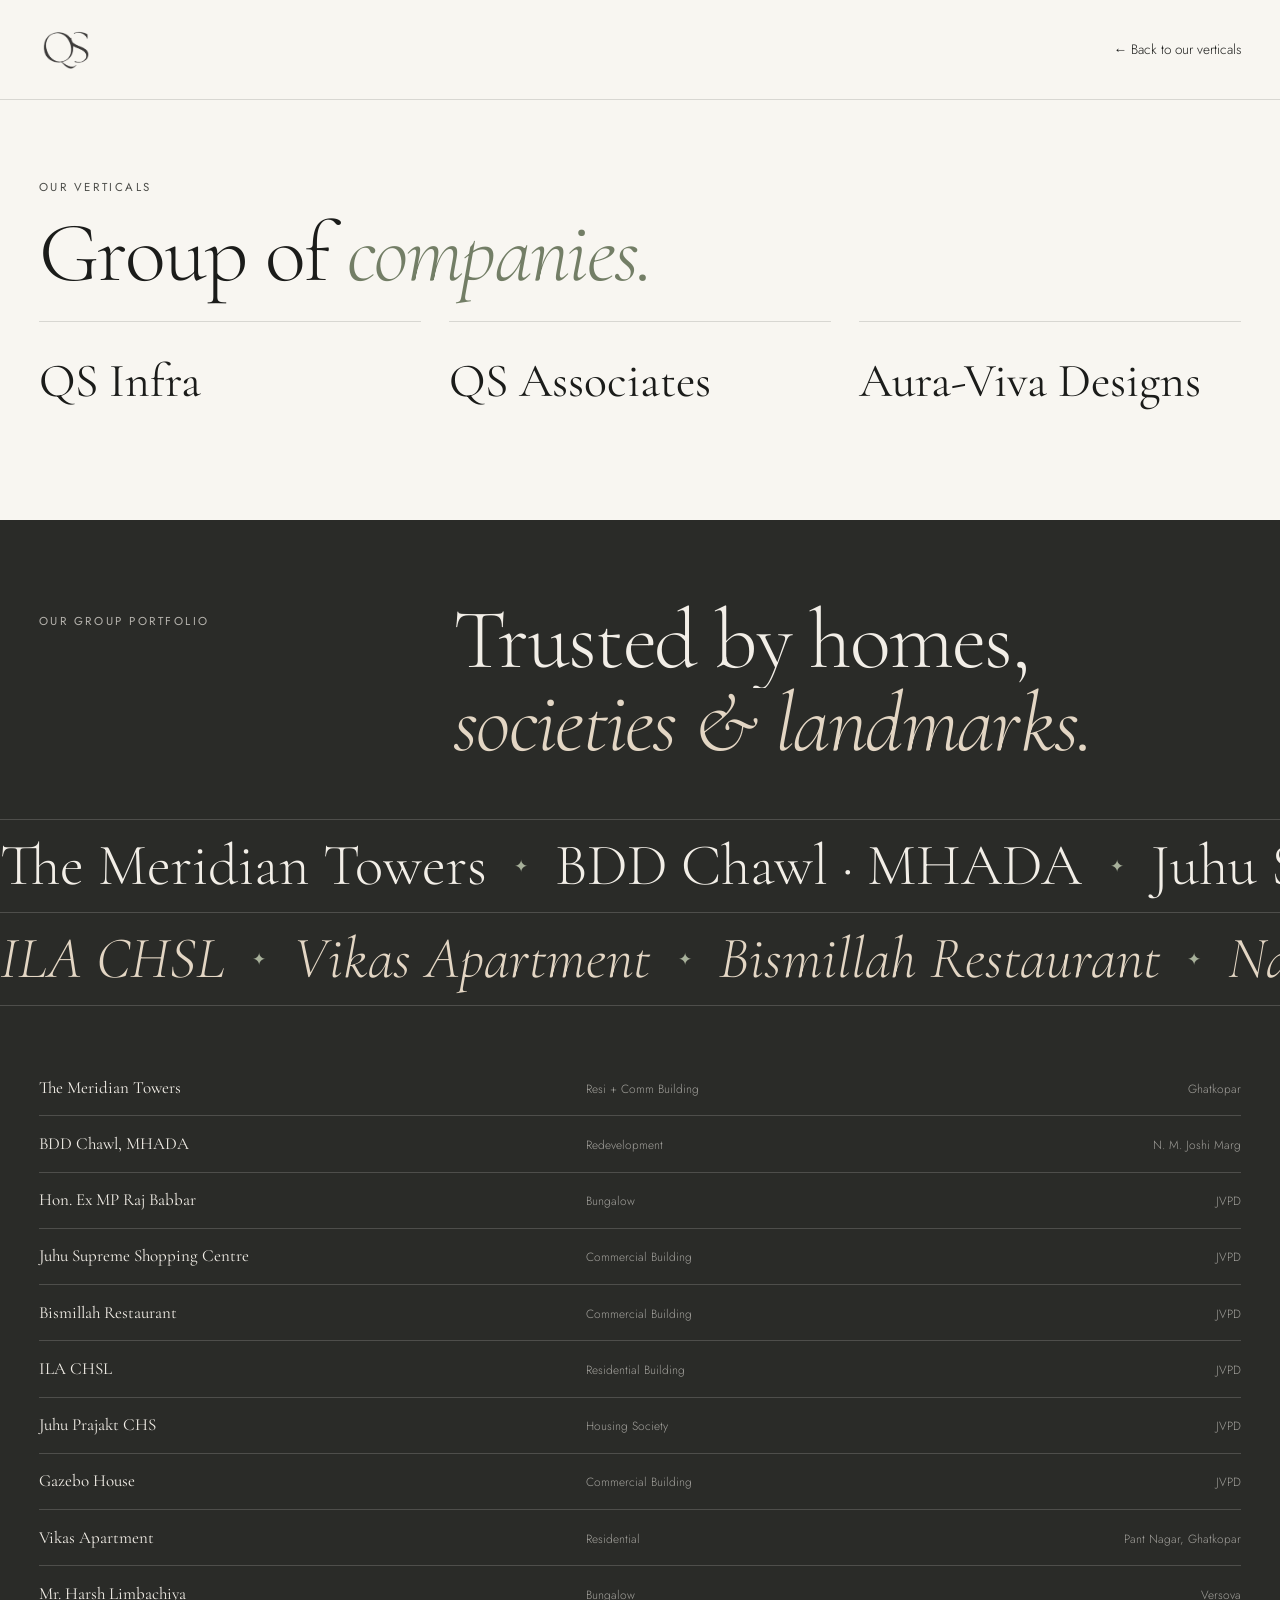
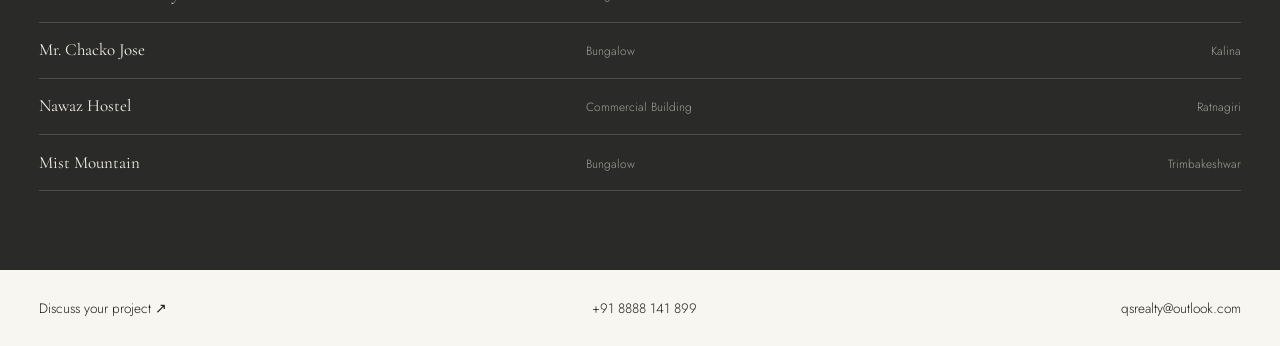
==== group.html @ 58c13bc0 "Integrate client assets and refine QS Realty website" ====
<!doctype html>
<html lang="en">
<head>
  <meta charset="utf-8" />
  <meta name="viewport" content="width=device-width, initial-scale=1" />
  <title>Our Group of Companies — QS Realty</title>
  <meta name="description" content="Meet QS Infra, QS Associates and Aura-Viva Designs, and explore the QS Realty group's client portfolio." />
  <meta name="theme-color" content="#737e66" />
  <link rel="icon" href="assets/favicon.svg" type="image/svg+xml" />
  <link rel="preconnect" href="https://fonts.googleapis.com" />
  <link rel="preconnect" href="https://fonts.gstatic.com" crossorigin />
  <link href="https://fonts.googleapis.com/css2?family=Cinzel:wght@400;500&family=Cormorant+Garamond:ital,wght@0,300;0,400;0,500;1,300;1,400&family=Jost:wght@300;400;500&display=swap" rel="stylesheet" />
  <link rel="stylesheet" href="css/style.css" />
</head>
<body class="page-group">
  <header class="group-header container">
    <a href="index.html" aria-label="QS Realty — home"><img class="group-header__logo" src="assets/client/branding/QS LOGO.png" alt="QS Realty" /></a>
    <a class="link-u" href="index.html#verticals">← Back to our verticals</a>
  </header>
  <main>
    <section class="group-overview">
      <div class="container">
        <p class="eyebrow">Our verticals</p>
        <h1 class="h2">Group of <em>companies.</em></h1>
        <div class="group-overview__companies">
          <h2 id="qs-infra">QS Infra</h2>
          <h2 id="qs-associates">QS Associates</h2>
          <h2 id="aura-viva-designs">Aura-Viva Designs</h2>
        </div>
      </div>
    </section>
    <!-- ============ CLIENTS ============ -->
    <section class="clients section section--dark" id="clients" data-cursor-dark>
      <div class="container">
        <div class="section-head section-head--split">
          <p class="eyebrow eyebrow--light">Our group portfolio</p>
          <h2 class="h2 "><span class="line"><span>Trusted by homes,</span></span><span class="line"><span><em>societies &amp; landmarks.</em></span></span></h2>
        </div>
      </div>

      <div class="marquee" aria-hidden="true">
        <div class="marquee__track">
          <span>The Meridian Towers</span><i>✦</i><span>BDD Chawl · MHADA</span><i>✦</i><span>Juhu Supreme Shopping Centre</span><i>✦</i><span>Gazebo House</span><i>✦</i><span>Mist Mountain</span><i>✦</i><span>Juhu Prajakt CHS</span><i>✦</i>
        </div>
      </div>
      <div class="marquee marquee--reverse" aria-hidden="true">
        <div class="marquee__track">
          <span>ILA CHSL</span><i>✦</i><span>Vikas Apartment</span><i>✦</i><span>Bismillah Restaurant</span><i>✦</i><span>Nawaz Hostel</span><i>✦</i><span>Raj Babbar Bungalow</span><i>✦</i><span>Limbachiya Residence</span><i>✦</i>
        </div>
      </div>

      <div class="container">
        <ul class="clients__table">
          <li><span>The Meridian Towers</span><span>Resi + Comm Building</span><span>Ghatkopar</span></li>
          <li><span>BDD Chawl, MHADA</span><span>Redevelopment</span><span>N. M. Joshi Marg</span></li>
          <li><span>Hon. Ex MP Raj Babbar</span><span>Bungalow</span><span>JVPD</span></li>
          <li><span>Juhu Supreme Shopping Centre</span><span>Commercial Building</span><span>JVPD</span></li>
          <li><span>Bismillah Restaurant</span><span>Commercial Building</span><span>JVPD</span></li>
          <li><span>ILA CHSL</span><span>Residential Building</span><span>JVPD</span></li>
          <li><span>Juhu Prajakt CHS</span><span>Housing Society</span><span>JVPD</span></li>
          <li><span>Gazebo House</span><span>Commercial Building</span><span>JVPD</span></li>
          <li><span>Vikas Apartment</span><span>Residential</span><span>Pant Nagar, Ghatkopar</span></li>
          <li><span>Mr. Harsh Limbachiya</span><span>Bungalow</span><span>Versova</span></li>
          <li><span>Mr. Chacko Jose</span><span>Bungalow</span><span>Kalina</span></li>
          <li><span>Nawaz Hostel</span><span>Commercial Building</span><span>Ratnagiri</span></li>
          <li><span>Mist Mountain</span><span>Bungalow</span><span>Trimbakeshwar</span></li>
        </ul>
      </div>
    </section>

  </main>
  <footer class="group-footer container">
    <a class="link-u" href="index.html#contact">Discuss your project ↗</a>
    <a class="link-u" href="tel:+918888141899">+91 8888 141 899</a>
    <a class="link-u" href="mailto:qsrealty@outlook.com">qsrealty@outlook.com</a>
  </footer>
</body>
</html>
---- css/style.css ----
/* =========================================================
   QS REALTY — Design system
   Palette drawn from the brand profile: sage, charcoal, sand.
   ========================================================= */

:root {
  /* colour tokens */
  --sage: #737e66;
  --sage-deep: #5d6753;
  --sage-soft: #a7b09a;
  --charcoal: #2a2b28;
  --graphite: #4b4c48;
  --ink: #1b1c1a;
  --sand: #e3d6c4;
  --sand-deep: #cbb89d;
  --bone: #f2eee7;
  --paper: #f8f6f1;
  --line: rgba(27, 28, 26, 0.14);
  --line-light: rgba(242, 238, 231, 0.18);

  /* type */
  --f-display: "Cormorant Garamond", "Times New Roman", serif;
  --f-body: "Jost", "Helvetica Neue", Arial, sans-serif;
  --f-mark: "Cinzel", "Cormorant Garamond", serif;

  --fs-xs: max(0.75rem, 11.5px); /* floor keeps labels legible after the desktop 85% scale */
  --fs-sm: 0.875rem;
  --fs-base: 1rem;
  --fs-md: clamp(1.0625rem, 0.95rem + 0.4vw, 1.25rem);
  --fs-lg: clamp(1.375rem, 1.1rem + 1vw, 1.875rem);
  --fs-xl: clamp(2rem, 1.4rem + 2.6vw, 3.5rem);
  --fs-2xl: clamp(2.75rem, 1.6rem + 5vw, 6.25rem);
  --fs-hero: clamp(4rem, 1rem + 11vw, 13rem);

  /* spacing — 8px grid */
  --s-1: 0.5rem;
  --s-2: 1rem;
  --s-3: 1.5rem;
  --s-4: 2rem;
  --s-6: 3rem;
  --s-8: 4rem;
  --s-12: 6rem;
  --s-16: 8rem;
  --section-y: clamp(3.5rem, 2rem + 4vw, 6.5rem);
  --gutter: clamp(1rem, 0.5rem + 2.5vw, 3rem);
  --max: 1440px;

  --ease-out: cubic-bezier(0.22, 1, 0.36, 1);
  --ease-in-out: cubic-bezier(0.76, 0, 0.24, 1);
}

/* ---------- reset ---------- */
*, *::before, *::after { box-sizing: border-box; margin: 0; padding: 0; }
html { -webkit-text-size-adjust: 100%; scroll-behavior: smooth; }
/* desktop: the whole site is set 15% smaller — every rem-based size (type, spacing,
   components) scales from this one value. Phones keep the full size for legibility. */
@media (min-width: 1000px) { html { font-size: 85%; } }
html.lenis, html.lenis body { height: auto; }
.lenis.lenis-smooth { scroll-behavior: auto !important; }
.lenis.lenis-stopped { overflow: hidden; }
body {
  font-family: var(--f-body);
  font-weight: 300;
  font-size: var(--fs-base);
  line-height: 1.65;
  color: var(--ink);
  background: var(--paper);
  -webkit-font-smoothing: antialiased;
  -moz-osx-font-smoothing: grayscale;
  overflow-x: hidden;
}
body.is-loading { overflow: hidden; }
img { display: block; max-width: 100%; height: auto; }
a { color: inherit; text-decoration: none; }
button { font: inherit; color: inherit; background: none; border: 0; cursor: pointer; }
ul, ol { list-style: none; }
em { font-style: italic; }
[hidden] { display: none !important; }
::selection { background: var(--sage); color: var(--bone); }
:focus-visible { outline: 1px solid var(--sage); outline-offset: 4px; }

.container { width: 100%; max-width: var(--max); margin: 0 auto; padding: 0 var(--gutter); }
.section { padding: var(--section-y) 0; position: relative; }
.section--dark { background: var(--charcoal); color: var(--bone); }
.section--sage { background: var(--sage); color: var(--bone); }

/* ---------- type ---------- */
.eyebrow {
  font-family: var(--f-body);
  font-size: var(--fs-xs);
  font-weight: 400;
  letter-spacing: 0.22em;
  text-transform: uppercase;
  color: var(--graphite);
  display: flex;
  align-items: center;
  gap: 0.75em;
}
.eyebrow .num { font-family: var(--f-display); font-style: italic; letter-spacing: 0.05em; font-size: 1.15em; text-transform: none; color: var(--sage); }
.section--dark .eyebrow, .section--sage .eyebrow, .eyebrow--light { color: rgba(242, 238, 231, 0.7); }
.section--dark .eyebrow .num, .eyebrow--light .num { color: var(--sand); }

.h2 {
  font-family: var(--f-display);
  font-weight: 300;
  font-size: var(--fs-2xl);
  line-height: 0.98;
  letter-spacing: -0.02em;
}
.h2 em, .hero__title em, .contact__title em, .partner__title em { color: var(--sage); font-weight: 300; }
.section--dark .h2 em { color: var(--sand); }

.line { display: block; overflow: hidden; padding-bottom: 0.08em; margin-bottom: -0.08em; }
.line > span { display: inline-block; will-change: transform; }

.section-head { margin-bottom: var(--s-8); }
.section-head--split {
  display: grid;
  grid-template-columns: 1fr;
  gap: var(--s-3);
  align-items: end;
}
@media (min-width: 900px) {
  .section-head--split { grid-template-columns: 1fr 2fr; }
  .section-head--split .eyebrow { align-self: start; padding-top: 1.2em; }
}

/* ---------- buttons & links ---------- */
.btn {
  display: inline-flex; align-items: center; justify-content: center;
  font-size: var(--fs-sm); font-weight: 400; letter-spacing: 0.06em;
  position: relative; overflow: hidden; isolation: isolate;
  transition: color 0.5s var(--ease-out);
}
.btn--pill { padding: 0.85em 1.6em; border-radius: 100px; border: 1px solid currentColor; }
.btn--lg { padding: 1.1em 2.2em; font-size: var(--fs-base); }
.btn::before {
  content: ""; position: absolute; inset: 0; z-index: -1;
  background: var(--sand); border-radius: inherit;
  transform: translateY(101%); transition: transform 0.55s var(--ease-out);
}
.btn:hover::before { transform: translateY(0); }
.btn:hover { color: var(--ink); border-color: var(--sand); }
.btn--light { color: var(--bone); }

.btn-arrow {
  display: inline-flex; align-items: center; gap: 0.9em;
  font-size: var(--fs-sm); letter-spacing: 0.12em; text-transform: uppercase; font-weight: 400;
  padding: 0.5em 0;
  border-bottom: 1px solid var(--line);
}
.btn-arrow svg { width: 1.25em; height: 1.25em; fill: none; stroke: currentColor; stroke-width: 1.2; transition: transform 0.5s var(--ease-out); }
.btn-arrow:hover svg { transform: translateX(6px); }
.btn-arrow--light { color: var(--bone); border-color: var(--line-light); }

.link-u { position: relative; display: inline-block; }
.link-u::after {
  content: ""; position: absolute; left: 0; bottom: -2px; width: 100%; height: 1px;
  background: currentColor; transform: scaleX(0); transform-origin: right;
  transition: transform 0.6s var(--ease-out);
}
.link-u:hover::after { transform: scaleX(1); transform-origin: left; }

/* header nav: a hairline draws in from the left on hover and retracts to the right on leave;
   it stays drawn under the section currently in view */
.nav-link { position: relative; display: inline-block; padding: 0.35rem 0; line-height: 1.4; }
.nav-link::after {
  content: ""; position: absolute; left: 0; right: 0; bottom: 0.1rem; height: 1px;
  background: currentColor; transform: scaleX(0); transform-origin: right center;
  transition: transform 0.5s var(--ease-out);
}
.nav-link:hover::after, .nav-link:focus-visible::after, .nav-link.is-current::after { transform: scaleX(1); transform-origin: left center; }
.nav-link:focus-visible { outline: none; }

/* ---------- tags ---------- */
.tag {
  display: inline-flex; align-items: center; gap: 0.6em;
  font-size: var(--fs-xs); letter-spacing: 0.16em; text-transform: uppercase; font-weight: 400;
  padding: 0.45em 1em; border: 1px solid var(--line); border-radius: 100px; color: var(--graphite);
}
.tag::before { content: ""; width: 6px; height: 6px; border-radius: 50%; background: var(--sand-deep); }
.tag--live::before { background: var(--sage); box-shadow: 0 0 0 0 rgba(115, 126, 102, 0.6); animation: ping 2s infinite; }
.tag--soon::before { background: transparent; border: 1px solid var(--graphite); }
@keyframes ping { 70% { box-shadow: 0 0 0 8px rgba(115, 126, 102, 0); } 100% { box-shadow: 0 0 0 0 rgba(115, 126, 102, 0); } }

/* =========================================================
   PRELOADER
   ========================================================= */
.preloader {
  position: fixed; inset: 0; z-index: 1000;
  background: var(--sage);
  color: var(--bone);
  display: grid; place-items: center;
}
.preloader__inner { position: relative; width: clamp(140px, 18vw, 200px); aspect-ratio: 200 / 230; display: grid; place-items: center; }
.preloader__frame { position: absolute; inset: 0; width: 100%; height: 100%; color: var(--sand); }
.preloader__frame rect { stroke-dasharray: 860; stroke-dashoffset: 860; }
.preloader__mark { display: flex; flex-direction: column; align-items: center; line-height: 1; }
.preloader__qs { font-family: var(--f-display); font-weight: 400; font-size: clamp(4rem, 8vw, 5.75rem); letter-spacing: -0.06em; }
.preloader__realty { font-family: var(--f-mark); font-size: clamp(1.15rem, 2.2vw, 1.6rem); letter-spacing: 0.04em; margin-top: 0.4em; text-shadow: 0 0 18px rgba(255, 255, 255, 0.45); }
.preloader__count span { display: inline-block; }
.preloader__count { overflow: hidden; position: absolute; right: var(--gutter); bottom: var(--gutter); font-family: var(--f-display); font-size: clamp(3rem, 8vw, 7rem); font-weight: 300; line-height: 1; }
.preloader__tag { position: absolute; left: var(--gutter); bottom: calc(var(--gutter) + 0.5rem); font-size: var(--fs-xs); letter-spacing: 0.22em; text-transform: uppercase; opacity: 0.75; }
.no-js .preloader, .no-motion .preloader { display: none; }

/* =========================================================
   CURSOR + GRAIN
   ========================================================= */
/* ribbon trail that follows the pointer (drawn by setupCursorTrail in main.js) */
.cursor-trail { position: fixed; inset: 0; z-index: 900; pointer-events: none; }
@media (max-width: 1120px), (hover: none), (pointer: coarse) { .cursor-trail { display: none; } }

.grain {
  position: fixed; inset: -50%; z-index: 800; pointer-events: none; opacity: 0.06;
  background-image: url("data:image/svg+xml,%3Csvg xmlns='http://www.w3.org/2000/svg' width='200' height='200'%3E%3Cfilter id='n'%3E%3CfeTurbulence type='fractalNoise' baseFrequency='.85' numOctaves='3' stitchTiles='stitch'/%3E%3C/filter%3E%3Crect width='100%25' height='100%25' filter='url(%23n)'/%3E%3C/svg%3E");
  animation: grain 1s steps(6) infinite;
}
@keyframes grain {
  0%, 100% { transform: translate(0, 0); }
  20% { transform: translate(-3%, 2%); }
  40% { transform: translate(2%, -3%); }
  60% { transform: translate(-2%, -1%); }
  80% { transform: translate(3%, 3%); }
}

/* =========================================================
   HEADER
   ========================================================= */
.header {
  background: transparent;
  position: fixed; top: 0; left: 0; right: 0; z-index: 500;
  display: flex; align-items: center; justify-content: space-between; gap: var(--s-3);
  padding: var(--s-2) var(--gutter);
  color: var(--bone);
  transition: transform 0.6s var(--ease-out), background-color 0.5s, color 0.5s, padding 0.5s;
}
.page-project .header { background: var(--sage); }
.header.is-scrolled { background: var(--sage); padding-top: 0.75rem; padding-bottom: 0.75rem; }
.header.is-hidden { transform: translateY(-110%); }

.brand__box {
  display: inline-flex; flex-direction: column; align-items: center; justify-content: center;
  border: 1px solid var(--sand); padding: 0.3rem 0.55rem 0.35rem; line-height: 1;
  transition: background-color 0.4s;
}
.brand:hover .brand__box { background: rgba(227, 214, 196, 0.12); }
.brand__qs { font-family: var(--f-display); font-size: 1.75rem; letter-spacing: -0.06em; font-weight: 400; }
.brand__realty { font-family: var(--f-mark); font-size: max(0.62rem, 10px); letter-spacing: 0.08em; margin-top: 0.15rem; }

.header__nav { display: none; gap: var(--s-4); font-size: var(--fs-sm); letter-spacing: 0.06em; }
@media (min-width: 1024px) { .header__nav { display: flex; } }
.header__actions { display: flex; align-items: center; gap: var(--s-2); }
.header__actions .btn { display: none; }
@media (min-width: 640px) { .header__actions .btn { display: inline-flex; } }

.menu-toggle { width: 44px; height: 44px; display: grid; place-content: center; gap: 7px; border-radius: 50%; border: 1px solid var(--line-light); }
.menu-toggle span { display: block; width: 18px; height: 1px; background: currentColor; transition: transform 0.5s var(--ease-out); }
.menu-open .menu-toggle span:first-child { transform: translateY(4px) rotate(45deg); }
.menu-open .menu-toggle span:last-child { transform: translateY(-4px) rotate(-45deg); }
@media (min-width: 1024px) { .menu-toggle { display: none; } }

/* ---------- fullscreen menu ---------- */
.menu { position: fixed; inset: 0; z-index: 400; pointer-events: none; color: var(--bone); }
.menu__bg { position: absolute; inset: 0; background: var(--charcoal); clip-path: inset(0 0 100% 0); transition: clip-path 0.9s var(--ease-in-out); }
.menu-open .menu { pointer-events: auto; }
.menu-open .menu__bg { clip-path: inset(0 0 0 0); }
.menu__inner { position: relative; height: 100%; display: flex; flex-direction: column; justify-content: center; gap: var(--s-6); padding: 6rem var(--gutter) var(--s-4); overflow-y: auto; }
.menu__list li { overflow: hidden; }
.menu__list a { display: flex; align-items: baseline; gap: var(--s-2); font-family: var(--f-display); font-size: clamp(2.5rem, 9vw, 5rem); line-height: 1.08; font-weight: 300; transform: translateY(110%); transition: transform 0.8s var(--ease-out), color 0.3s; }
.menu__list a i { font-size: var(--fs-sm); font-family: var(--f-body); color: var(--sand); }
.menu__list a:hover { color: var(--sand); }
.menu-open .menu__list a { transform: translateY(0); }
.menu-open .menu__list li:nth-child(1) a { transition-delay: 0.3s; }
.menu-open .menu__list li:nth-child(2) a { transition-delay: 0.35s; }
.menu-open .menu__list li:nth-child(3) a { transition-delay: 0.4s; }
.menu-open .menu__list li:nth-child(4) a { transition-delay: 0.45s; }
.menu-open .menu__list li:nth-child(5) a { transition-delay: 0.5s; }
.menu-open .menu__list li:nth-child(6) a { transition-delay: 0.55s; }
.menu-open .menu__list li:nth-child(7) a { transition-delay: 0.6s; }
.menu__aside { font-size: var(--fs-sm); opacity: 0; transition: opacity 0.6s 0.6s; display: grid; gap: 0.5rem; }
.menu__aside .eyebrow { margin-top: var(--s-2); color: var(--sand); }
.menu-open .menu__aside { opacity: 1; }

/* =========================================================
   HERO
   ========================================================= */
.hero {
  position: relative; min-height: 100vh; min-height: 100svh;
  display: flex; flex-direction: column; justify-content: space-between;
  padding: 7rem var(--gutter) var(--s-4);
  color: var(--bone); overflow: hidden; background: var(--ink);
}
.hero__media { position: absolute; inset: 0; z-index: 0; overflow: hidden; }
.hero__img { width: 100%; height: 115%; object-fit: cover; object-position: center 30%; transform-origin: center; filter: saturate(0.75) contrast(1.05); }
.hero__shade { position: absolute; inset: 0; background: linear-gradient(180deg, rgba(27, 28, 26, 0.55) 0%, rgba(27, 28, 26, 0.15) 40%, rgba(27, 28, 26, 0.75) 100%), linear-gradient(90deg, rgba(93, 103, 83, 0.45), transparent 60%); }
.hero > *:not(.hero__media) { position: relative; z-index: 1; }

.hero__top { display: flex; justify-content: space-between; align-items: flex-start; }
.hero__meta { font-size: var(--fs-xs); letter-spacing: 0.22em; text-transform: uppercase; opacity: 0.85; }
.hero__meta span { margin: 0 0.8em; color: var(--sand); }
@media (max-width: 639px) {
  .hero__shade { background: linear-gradient(180deg, rgba(27, 28, 26, 0.6) 0%, rgba(27, 28, 26, 0.4) 45%, rgba(27, 28, 26, 0.8) 100%); }
  .hero__meta { letter-spacing: 0.16em; }
}

.hero__title {
  font-family: var(--f-display); font-weight: 300;
  /* capped by viewport height too, so the title and the lead line share one screen */
  font-size: clamp(3.5rem, min(1rem + 7vw, 15vh), 9rem); line-height: 0.92; letter-spacing: -0.03em;
  margin: var(--s-4) 0;
}
.hero__title em { color: var(--sand); }
.hero__title .line--indent { padding-left: 0.9em; }
.hero__title .dot { color: var(--sand); }

.hero__bottom { display: flex; justify-content: space-between; align-items: flex-end; gap: var(--s-4); flex-wrap: wrap; }
.hero__lead { max-width: 30rem; font-size: var(--fs-md); line-height: 1.55; opacity: 0.9; }
.scroll-cue { display: inline-flex; align-items: center; gap: var(--s-2); font-size: var(--fs-xs); letter-spacing: 0.22em; text-transform: uppercase; }
.scroll-cue__line { display: block; width: 1px; height: 56px; background: rgba(242, 238, 231, 0.3); position: relative; overflow: hidden; }
.scroll-cue__line::after { content: ""; position: absolute; left: 0; top: -50%; width: 100%; height: 50%; background: var(--sand); animation: cue 2.2s var(--ease-in-out) infinite; }
@keyframes cue { to { top: 100%; } }

/* =========================================================
   INTRO
   ========================================================= */
.intro.section { padding: clamp(3rem, 2rem + 3vw, 5.5rem) 0; }
.intro .section-head { margin-bottom: var(--s-3); }
.statement {
  font-family: var(--f-display); font-weight: 300;
  font-size: clamp(1.5rem, 1.05rem + 1.95vw, 2.625rem); line-height: 1.22; letter-spacing: -0.01em;
  max-width: 56rem;
}
.statement em { color: var(--sage); }
.js-words .w { display: inline-block; opacity: 0.14; transition: none; }

.intro.section { background: var(--sand); }

.intro__grid {
  display: grid; grid-template-columns: 1fr; gap: var(--s-6);
  margin-top: var(--s-8); align-items: center;
}
.intro__figure { overflow: hidden; position: relative; aspect-ratio: 3 / 4; background: var(--bone); }
.intro__figure img, .project__media img, .philosophy__media img, .partner__media img { width: 100%; height: 120%; object-fit: cover; margin-top: -10%; }
.intro__copy { display: grid; gap: var(--s-3); font-size: var(--fs-md); color: var(--graphite); }
.intro__copy .btn-arrow { justify-self: start; margin-top: var(--s-2); color: var(--ink); }
@media (min-width: 900px) {
  .intro__copy { grid-template-columns: repeat(2, minmax(0, 1fr)); gap: var(--s-3) var(--s-8); }
  .intro__copy .btn-arrow { grid-column: 1 / -1; }
}

/* =========================================================
   NUMBERS
   ========================================================= */
.numbers.section { padding: clamp(3rem, 2rem + 3vw, 5.5rem) 0; }
.numbers .section-head { margin-bottom: var(--s-4); }
.numbers .h2 { font-size: clamp(2.25rem, 1.2rem + 3.6vw, 4.5rem); }
.numbers__grid {
  display: grid; grid-template-columns: 1fr; border-top: 1px solid var(--line-light);
}
.stat { padding: var(--s-4) 0; border-bottom: 1px solid var(--line-light); display: flex; flex-direction: column; justify-content: space-between; gap: var(--s-2); }
.stat__value { font-family: var(--f-display); font-weight: 300; font-size: clamp(3.5rem, 2rem + 6vw, 8rem); line-height: 0.9; letter-spacing: -0.03em; color: var(--bone); white-space: nowrap; }
.stat__value small { font-size: 0.45em; color: var(--sand); margin-left: 0.08em; vertical-align: top; position: relative; top: 0.25em; }
.stat__label { font-size: var(--fs-xs); letter-spacing: 0.2em; text-transform: uppercase; color: rgba(242, 238, 231, 0.65); }
@media (min-width: 700px) {
  .numbers__grid { grid-template-columns: repeat(2, 1fr); }
  .stat { padding: var(--s-4) var(--s-4) var(--s-4) 0; }
  .stat:nth-child(even) { padding-left: var(--s-4); border-left: 1px solid var(--line-light); }
  .stat--wide { grid-column: 1 / -1; }
  .stat--wide .stat__value { font-size: clamp(4rem, 2rem + 5vw, 7rem); }
  /* label sits right beside the big figure instead of across the row */
  .stat--wide { flex-direction: row; align-items: flex-end; justify-content: flex-start; gap: var(--s-4); }
  .stat--wide .stat__label { padding-bottom: 0.6em; }
  .stat:nth-child(odd):not(.stat--wide) { padding-left: var(--s-4); border-left: 1px solid var(--line-light); }
  .stat:nth-child(even) { padding-left: 0; border-left: 0; }
}
@media (min-width: 1100px) {
  .numbers__grid { grid-template-columns: repeat(4, 1fr); }
  .stat, .stat:nth-child(even), .stat:nth-child(odd):not(.stat--wide) { padding: var(--s-4) var(--s-3); border-left: 1px solid var(--line-light); }
  .stat:nth-child(2) { border-left: 0; padding-left: 0; }
  .stat--wide { padding-left: 0; border-left: 0; }
  .stat__value { font-size: clamp(2.5rem, 1rem + 3vw, 4.25rem); }
}
@media (min-width: 1280px) {
  /* wide screens: all five figures share one row */
  .numbers__grid { grid-template-columns: repeat(5, 1fr); }
  .stat--wide { grid-column: auto; flex-direction: column; align-items: stretch; justify-content: space-between; gap: var(--s-2); }
  .stat--wide .stat__label { padding-bottom: 0; }
  .stat__value, .stat--wide .stat__value { font-size: clamp(2.25rem, 0.25rem + 3.4vw, 4rem); }
  .stat:nth-child(2) { border-left: 1px solid var(--line-light); padding-left: var(--s-3); }
}

/* =========================================================
   SERVICES — compact interactive development map
   ========================================================= */
.services {
  padding: 7rem 0 3rem;
  background: var(--bone);
  scroll-margin-top: 6rem;
}
.services__heading { display: grid; gap: 1.25rem; align-content: center; }
.services__heading .h2 { font-size: clamp(2.5rem, 3.6vw, 4rem); line-height: 1.03; }
.services__lede { max-width: 34rem; color: var(--graphite); font-size: 1rem; line-height: 1.75; }
.services__heading .btn-arrow { justify-self: start; margin-top: 0.5rem; }
.journey { min-width: 0; display: grid; gap: 1.5rem; }
.journey__map { min-width: 0; position: relative; }
.journey__hint { color: var(--graphite); font-size: var(--fs-sm); margin-bottom: 1.5rem; }
.journey__stops {
  position: relative; display: grid; grid-template-columns: repeat(4, minmax(0, 1fr));
  grid-template-rows: repeat(2, 8rem); row-gap: 1.75rem;
}
.journey__stops::before {
  content: ""; position: absolute; pointer-events: none;
  left: 12.5%; right: 0; top: 2.25rem; height: 9.75rem;
  border: 1px solid #a7b09a; border-left: 0; border-radius: 0 2rem 2rem 0;
}
.journey__stop {
  position: relative; z-index: 1; display: flex; flex-direction: column; align-items: center;
  gap: 0.85rem; padding: 0 0.5rem; width: 100%; color: var(--graphite); text-align: center; border-radius: 0.5rem;
}
.journey__stop:nth-child(5) { grid-column: 4; grid-row: 2; }
.journey__stop:nth-child(6) { grid-column: 3; grid-row: 2; }
.journey__stop:nth-child(7) { grid-column: 2; grid-row: 2; }
.journey__stop:nth-child(8) { grid-column: 1; grid-row: 2; }
.journey__portrait {
  position: relative; display: block; width: 4.5rem; height: 4.5rem; flex-shrink: 0;
  padding: 4px; border-radius: 50%; border: 1px solid #adb39e; background: var(--bone);
  transition: border-color 0.25s, box-shadow 0.25s, transform 0.25s;
}
.journey__portrait img { width: 100%; height: 100%; border-radius: 50%; object-fit: cover; filter: saturate(0.35); transition: filter 0.25s; }
.journey__number {
  position: absolute; right: -0.25rem; bottom: -0.25rem; width: 1.5rem; height: 1.5rem;
  display: grid; place-items: center; border-radius: 50%; background: var(--bone); color: var(--sage-deep);
  font-size: 0.75rem; border: 1px solid #adb39e;
}
.journey__label { font-size: 1rem; line-height: 1.35; max-width: 10rem; }
.journey__stop:hover .journey__portrait { transform: translateY(-3px); border-color: var(--sage-deep); }
.journey__stop[aria-selected="true"] { color: var(--ink); }
.journey__stop[aria-selected="true"] .journey__portrait { border-color: var(--sage-deep); box-shadow: 0 0 0 4px rgba(115, 126, 102, 0.15); }
.journey__stop[aria-selected="true"] img { filter: saturate(1); }
.journey__stop[aria-selected="true"] .journey__number { background: var(--sage-deep); color: var(--paper); border-color: var(--sage-deep); }
.journey__stop:focus-visible, .journey__arrow:focus-visible { outline: 2px solid var(--sage-deep); outline-offset: 5px; }
.journey__detail { min-width: 0; border-top: 1px solid var(--line); padding-top: 1.25rem; }
.journey__panel { outline-offset: 5px; }
.journey__copy { display: grid; gap: 0.5rem; }
.journey__title { font-family: var(--f-display); font-weight: 400; font-size: 1.75rem; line-height: 1.1; }
.journey__description { font-size: 1rem; line-height: 1.65; color: var(--graphite); }
.journey__controls { display: flex; align-items: center; justify-content: space-between; gap: 1rem; margin-top: 1rem; }
.journey__count { font-size: 0.8rem; letter-spacing: 0.12em; color: var(--sage-deep); }
.journey__arrows { display: flex; gap: 0.5rem; }
.journey__arrow { display: grid; place-items: center; width: 2.75rem; height: 2.75rem; border: 1px solid #a7b09a; border-radius: 50%; font-size: 1.15rem; transition: background-color 0.2s, color 0.2s; }
.journey__arrow:hover { background: var(--sage-deep); color: var(--paper); }
.journey.is-ready .journey__panel { animation: journey-reveal 0.25s ease-out; }
.journey:not(.is-ready) .journey__panel + .journey__panel { margin-top: 1.5rem; }
@keyframes journey-reveal { from { opacity: 0.3; transform: translateY(4px); } to { opacity: 1; transform: none; } }
@media (min-width: 1000px) {
  .services > .container { display: grid; grid-template-columns: minmax(16rem, 0.9fr) minmax(0, 2fr); gap: clamp(2rem, 5vw, 6rem); align-items: center; }
  .journey.is-ready .journey__panel { min-height: 6rem; }
}
@media (max-width: 999px) {
  .services__heading { margin-bottom: 2rem; }
}
@media (max-width: 699px) {
  .services { padding: 7rem 0 2.5rem; }
  .journey { gap: 1rem; }
  .journey__hint { margin-bottom: 1rem; }
  .journey__stops { display: flex; overflow-x: auto; padding: 0.5rem 0 1rem; scroll-snap-type: x mandatory; scrollbar-width: thin; scrollbar-color: var(--sage) transparent; }
  .journey__stops::before { display: none; }
  .journey__stop { flex: 0 0 8rem; scroll-snap-align: center; }
  .journey__stop::after { content: ""; position: absolute; z-index: -1; left: 50%; top: 2.25rem; width: 100%; height: 1px; background: #a7b09a; }
  .journey__stop:last-child::after { display: none; }
  .journey__label { min-height: 2.7rem; }
  .journey.is-ready .journey__panel { min-height: 9rem; }
}
@media (prefers-reduced-motion: reduce) {
  .journey.is-ready .journey__panel { animation: none; }
  .journey__portrait, .journey__portrait img, .journey__arrow { transition: none; }
}

/* =========================================================
   PROJECTS
   ========================================================= */
.projects.section { padding: clamp(3rem, 2rem + 3vw, 5.5rem) 0 clamp(2.5rem, 1.5rem + 2.5vw, 4.5rem); }
/* ---------- completed works ---------- */
.completed { display: grid; gap: var(--s-4); }
.completed__head { display: grid; gap: var(--s-3); align-items: end; }
.completed__head .eyebrow { margin-bottom: var(--s-2); }
.completed__title { font-family: var(--f-display); font-weight: 300; font-size: var(--fs-xl); line-height: 1.1; letter-spacing: -0.015em; }
.completed__title em { color: var(--sage-deep); }
.completed__lede { color: var(--graphite); max-width: 28rem; }
.completed__list { display: grid; grid-template-columns: minmax(0, 1fr); column-gap: var(--s-4); border-top: 1px solid var(--line); }
.done { padding: 1rem 0; border-bottom: 1px solid var(--line); min-width: 0; }
.done__name { font-family: var(--f-display); font-weight: 500; font-size: 1.35rem; line-height: 1.25; }
.done__desc { margin-top: 0.4rem; font-size: 0.875rem; line-height: 1.5; color: var(--graphite); }
.ongoing__head { display: grid; gap: var(--s-2); align-content: start; }
@media (min-width: 600px) {
  .completed__list { grid-template-columns: repeat(2, minmax(0, 1fr)); }
}
@media (min-width: 1000px) {
  .completed__head { grid-template-columns: 1fr auto; }
  .completed__list { grid-template-columns: repeat(4, minmax(0, 1fr)); }
}

/* ---------- ongoing ventures: a 2 × 2 grid of rounded cards ---------- */
.ongoing { display: grid; gap: var(--s-6); margin-top: var(--s-12); padding-top: var(--s-8); border-top: 1px solid var(--line); }
.projects__list { display: grid; grid-template-columns: 1fr; gap: var(--s-3); }
@media (min-width: 800px) { .projects__list { grid-template-columns: repeat(2, 1fr); gap: var(--s-3); } }
/* same two-column rhythm as "Completed works": heading left, cards ~30% narrower on the right */
.ongoing__head { gap: var(--s-6); }
.ongoing__intro { display: grid; gap: var(--s-2); }
.ongoing__index { border-top: 1px solid var(--line); }
.ongoing__index a {
  display: grid; grid-template-columns: 2rem 1fr auto 1rem; align-items: baseline; gap: var(--s-1);
  padding: 0.9rem 0; border-bottom: 1px solid var(--line); transition: padding 0.5s var(--ease-out), color 0.3s;
}
.ongoing__index-num { font-family: var(--f-display); font-style: italic; font-size: var(--fs-sm); color: var(--sage); }
.ongoing__index-name { font-family: var(--f-display); font-size: var(--fs-md); }
.ongoing__index-loc { font-size: var(--fs-xs); letter-spacing: 0.14em; text-transform: uppercase; color: var(--graphite); }
.ongoing__index svg { width: 1rem; height: 1rem; fill: none; stroke: currentColor; stroke-width: 1.2; align-self: center; opacity: 0; transform: translateX(-6px); transition: opacity 0.4s, transform 0.5s var(--ease-out); }
.ongoing__index a:hover { padding-left: var(--s-1); color: var(--sage-deep); }
.ongoing__index a:hover svg { opacity: 1; transform: none; }
@media (min-width: 1000px) {
  .ongoing { grid-template-columns: 4fr 8fr; gap: var(--s-8); }
  /* heading + index at the top, redevelopment card anchored to the bottom — the column spans the card grid */
  .ongoing__head { display: flex; flex-direction: column; }
  /* the redevelopment card takes whatever height is left, so the column ends flush with the cards */
  .ongoing__head .redevelop { flex: 1; min-height: 14rem; align-content: space-between; }
}
.project {
  display: flex; flex-direction: column; color: inherit;
  background: var(--paper); border: 1px solid var(--line); border-radius: 14px; overflow: hidden;
  transition: transform 0.6s var(--ease-out), box-shadow 0.6s var(--ease-out), border-color 0.4s;
}
.project:hover { transform: translateY(-6px); border-color: rgba(115, 126, 102, 0.4); box-shadow: 0 28px 56px -32px rgba(27, 28, 26, 0.45); }
.project__media { position: relative; overflow: hidden; aspect-ratio: 16 / 9; background: var(--bone); }
.project__media::after { content: ""; position: absolute; inset: 0; background: linear-gradient(180deg, rgba(27, 28, 26, 0) 55%, rgba(27, 28, 26, 0.35)); transition: opacity 0.6s; }
.project:hover .project__media::after { opacity: 0.4; }
.project__media img { transition: scale 1.4s var(--ease-out); }
.project:hover .project__media img { scale: 1.05; }
.project__info { display: grid; grid-template-columns: 1fr auto; align-items: center; gap: var(--s-1) var(--s-2); padding: var(--s-2) var(--s-3) var(--s-3); flex: 1; align-content: start; }
.project__info .tag { justify-self: start; }
.project__index { justify-self: end; font-family: var(--f-display); font-style: italic; font-size: var(--fs-md); color: var(--sage); }
.project__title, .project__summary, .project__meta, .project .btn-arrow { grid-column: 1 / -1; }
.project__title { font-family: var(--f-display); font-weight: 300; font-size: clamp(1.5rem, 1.1rem + 1vw, 2rem); line-height: 1.05; letter-spacing: -0.015em; margin-top: var(--s-1); }
.project__summary { font-size: var(--fs-sm); line-height: 1.6; color: var(--graphite); max-width: 34rem; }
.project__meta { display: flex; flex-wrap: wrap; gap: var(--s-1) var(--s-4); padding-top: var(--s-2); border-top: 1px solid var(--line); }
.project__meta dt { font-size: var(--fs-xs); letter-spacing: 0.2em; text-transform: uppercase; color: var(--sage); }
.project__meta dd { font-size: var(--fs-sm); }
.project .btn-arrow { justify-self: start; margin-top: auto; }
.project:hover .btn-arrow svg { transform: translateX(6px); }

/* ---------- redevelopment call-to-action ---------- */
.redevelop {
  display: grid; grid-template-columns: 1fr auto; align-items: end; gap: var(--s-3) var(--s-2);
  padding: var(--s-3); color: var(--bone); border-radius: 14px; overflow: hidden;
  background: linear-gradient(180deg, rgba(115, 126, 102, 0.82), rgba(93, 103, 83, 0.96)), url("../assets/img/site-aerial.jpg") center / cover;
  transition: background-size 0.8s var(--ease-out);
}
.redevelop .tag { grid-column: 1 / -1; justify-self: start; color: var(--bone); border-color: var(--line-light); }
.redevelop__title { font-family: var(--f-display); font-weight: 300; font-size: clamp(1.5rem, 1.1rem + 1vw, 2rem); line-height: 1.1; }
.redevelop svg { width: 2rem; height: 2rem; fill: none; stroke: currentColor; stroke-width: 1; transition: transform 0.5s var(--ease-out); }
.redevelop:hover { background: linear-gradient(180deg, rgba(93, 103, 83, 0.88), rgba(80, 89, 71, 0.97)), url("../assets/img/site-aerial.jpg") center / cover; }
.redevelop:hover svg { transform: translateX(10px); }

/* =========================================================
   ETHOS — vision, mission & core values in one section
   ========================================================= */
.ethos { background: var(--charcoal); color: var(--bone); padding: clamp(3rem, 4vw, 4rem) 0; }
.ethos__vision { display: grid; gap: var(--s-4); padding-bottom: var(--s-4); border-bottom: 1px solid var(--line-light); }
.ethos__vision-main, .ethos__mission { display: grid; gap: var(--s-2); align-content: start; }
.ethos__statement { font-family: var(--f-display); font-weight: 300; font-size: clamp(1.5rem, 1.1rem + 1vw, 2rem); line-height: 1.3; max-width: 50rem; }
.ethos__statement em { color: var(--sand); }
.ethos__mission-text { font-size: var(--fs-base); line-height: 1.7; color: rgba(242, 238, 231, 0.8); max-width: 42rem; }
.ethos__grid { padding-top: var(--s-4); }
.ethos__values-head { display: flex; flex-wrap: wrap; gap: var(--s-2) var(--s-4); align-items: baseline; margin-bottom: var(--s-3); }
.ethos__values-head .h2 { font-size: clamp(1.75rem, 1.2rem + 1.5vw, 2.5rem); }
.ethos__values-head .h2 em { color: var(--sand); }
.ethos__values { display: grid; grid-template-columns: minmax(0, 1fr); gap: 0 var(--s-4); }
.ethos__value { padding: var(--s-2) 0; border-top: 1px solid var(--line-light); }
.ethos__value-title { font-family: var(--f-display); font-weight: 400; font-size: 1.65rem; line-height: 1.2; color: var(--sand); }
.ethos__value-desc { margin-top: 0.5rem; font-size: var(--fs-base); line-height: 1.6; color: rgba(242, 238, 231, 0.8); max-width: 37ch; }
@media (min-width: 600px) {
  .ethos__values { grid-template-columns: repeat(2, minmax(0, 1fr)); }
}
@media (min-width: 1000px) {
  .ethos__vision { grid-template-columns: 1.15fr 1fr; gap: var(--s-6); }
  .ethos__mission { padding-left: var(--s-6); border-left: 1px solid var(--line-light); }
  .ethos__values { grid-template-columns: repeat(3, minmax(0, 1fr)); }
}

/* =========================================================
   PARTNER
   ========================================================= */
.partner { position: relative; color: var(--bone); padding: var(--section-y) 0; overflow: hidden; background: var(--ink); }
.partner__media { position: absolute; inset: 0; }
/* night skyline: keep the city lights glowing, darken only enough for the copy to read */
.partner__media img { height: 130%; margin-top: -15%; filter: saturate(0.9) brightness(0.8) contrast(1.05); }
.partner__media::after { content: ""; position: absolute; inset: 0; background: linear-gradient(90deg, rgba(20, 21, 19, 0.82) 0%, rgba(20, 21, 19, 0.45) 55%, rgba(20, 21, 19, 0.2) 100%), linear-gradient(180deg, rgba(20, 21, 19, 0.35) 0%, rgba(20, 21, 19, 0) 30%, rgba(20, 21, 19, 0.75) 100%); }
.partner__inner { position: relative; display: grid; gap: var(--s-4); }
.partner__title { font-family: var(--f-display); font-weight: 300; font-size: var(--fs-2xl); line-height: 0.98; letter-spacing: -0.02em; max-width: 20ch; }
.partner__title em { color: var(--sand); }
.partner__lede { max-width: 38rem; font-size: var(--fs-md); opacity: 0.85; }
.partner__grid { display: grid; grid-template-columns: 1fr; margin-top: var(--s-8); border-top: 1px solid var(--line-light); }
.partner__grid li { padding: var(--s-4) 0; border-bottom: 1px solid var(--line-light); display: grid; gap: var(--s-1); }
.partner__grid span { font-family: var(--f-display); font-style: italic; color: var(--sand); }
.partner__grid h3 { font-family: var(--f-display); font-weight: 400; font-size: var(--fs-lg); }
.partner__grid p { font-size: var(--fs-sm); opacity: 0.75; max-width: 28ch; }
@media (min-width: 900px) {
  .partner { padding: clamp(3.5rem, 2rem + 4vw, 6.5rem) 0 calc(var(--section-y) * 1.2); }
  .partner__grid { grid-template-columns: repeat(4, 1fr); border-bottom: 1px solid var(--line-light); }
  .partner__grid li { padding: var(--s-4) var(--s-3); border-bottom: 0; border-left: 1px solid var(--line-light); }
  .partner__grid li:first-child { border-left: 0; padding-left: 0; }
}

/* =========================================================
   FOOTPRINT
   ========================================================= */
.footprint { background: var(--bone); }
.footprint__grid { display: grid; gap: var(--s-8); align-items: center; }
.footprint__copy { display: grid; gap: var(--s-3); }
.footprint__copy > p { color: var(--graphite); font-size: var(--fs-md); max-width: 32rem; }
.footprint__areas { display: flex; flex-wrap: wrap; gap: 0.5rem; margin-top: var(--s-2); }
.footprint__areas li { font-size: var(--fs-sm); padding: 0.4em 1em; border: 1px solid var(--line); border-radius: 100px; cursor: default; transition: background-color 0.3s, color 0.3s, border-color 0.3s; }
.footprint__areas li small { font-size: max(0.7em, 10px); letter-spacing: 0.15em; color: var(--sage); margin-left: 0.3em; }
.footprint__areas li:hover, .footprint__areas li.is-active { background: var(--sage); border-color: var(--sage); color: var(--bone); }
.footprint__areas li:hover small, .footprint__areas li.is-active small { color: var(--sand); }

.footprint__map { position: relative; background: var(--paper); border: 1px solid var(--line); padding: var(--s-2); color: var(--ink); }
.footprint__map svg { width: 100%; height: auto; display: block; }
.map-sea { fill: rgba(115, 126, 102, 0.12); }
.map-coast { fill: none; stroke: var(--sage); stroke-width: 1.4; }
.map-creek { fill: none; stroke: var(--sage-soft); stroke-width: 1; stroke-dasharray: 4 6; }
.map-road { fill: none; stroke: var(--ink); stroke-opacity: 0.16; stroke-width: 1; }
.map-label { font-family: var(--f-display); font-style: italic; font-size: 18px; fill: var(--sage); }
.map-label--sea { letter-spacing: 0.1em; writing-mode: vertical-rl; }
.pin text { font-family: var(--f-body); font-size: 14px; letter-spacing: 0.1em; text-transform: uppercase; fill: var(--ink); transition: fill 0.3s; }
.pin__dot { fill: var(--sage); transition: r 0.3s; }
.pin__pulse { fill: none; stroke: var(--sage); stroke-width: 1; transform-box: fill-box; transform-origin: center; animation: pulse 2.6s var(--ease-out) infinite; }
.pin--hq .pin__dot { fill: var(--ink); }
.pin--hq .pin__pulse { stroke: var(--ink); }
.pin.is-active .pin__dot { fill: #b5654f; }
.pin.is-active text { fill: #b5654f; }
@keyframes pulse { 0% { transform: scale(0.4); opacity: 1; } 100% { transform: scale(1.8); opacity: 0; } }
.footprint__caption { font-size: var(--fs-xs); letter-spacing: 0.2em; text-transform: uppercase; color: var(--graphite); margin-top: var(--s-1); text-align: right; }
@media (min-width: 900px) { .footprint__grid { grid-template-columns: 5fr 6fr; gap: var(--s-12); } }

/* =========================================================
   GROUP OF COMPANIES
   ========================================================= */
.verticals { background: var(--sand); border-top: 1px solid var(--line); }
.verticals__layout { display: grid; gap: var(--s-4); }
.verticals__intro { display: grid; gap: var(--s-3); align-content: center; justify-items: start; }
.verticals__intro .h2 { font-size: clamp(2.5rem, 2rem + 2vw, 4.5rem); }
.verticals__intro .h2 em { color: var(--sage-deep); }
.verticals__all { display: inline-flex; gap: var(--s-2); padding: 0.5rem 0; }
.verticals__cards { display: grid; gap: var(--s-2); }
.vertical-card { min-width: 0; display: flex; flex-direction: column; justify-content: space-between; min-height: 19rem; padding: var(--s-3); background: var(--paper); border: 1px solid rgba(93, 103, 83, 0.35); transition: transform 0.3s var(--ease-out), border-color 0.3s, box-shadow 0.3s; }
.vertical-card__wordmark { flex: 1; display: flex; flex-direction: column; align-items: center; justify-content: center; gap: 0.65rem; padding: 2.5rem 0; text-align: center; color: var(--sage-deep); font-weight: 400; }
.vertical-card__qs { font-family: var(--f-mark); font-size: 4rem; line-height: 1; letter-spacing: -0.06em; }
.vertical-card__name { font-family: var(--f-body); font-size: 0.85rem; font-weight: 400; letter-spacing: 0.2em; text-transform: uppercase; }
.vertical-card--qs-associates { background: var(--sage-deep); color: var(--paper); }
.vertical-card--qs-associates .vertical-card__wordmark { color: var(--paper); }
.vertical-card__aura { font-family: var(--f-display); font-size: clamp(2rem, 2vw, 2.75rem); line-height: 1.1; font-style: italic; white-space: nowrap; }
.vertical-card__link { display: flex; align-items: center; justify-content: space-between; gap: 0.5rem; padding-top: 1rem; border-top: 1px solid var(--line); font-size: var(--fs-sm); }
.vertical-card--qs-associates .vertical-card__link { border-color: var(--line-light); }
.vertical-card__link > span { font-size: 1.4rem; transition: transform 0.3s; }
.vertical-card:focus-visible { outline: 2px solid var(--ink); outline-offset: 4px; }
@media (hover: hover) and (prefers-reduced-motion: no-preference) {
  .vertical-card:hover { transform: translateY(-5px); border-color: var(--sage-deep); box-shadow: 0 14px 30px -20px rgba(27, 28, 26, 0.35); }
  .vertical-card:hover .vertical-card__link > span { transform: translate(2px, -2px); }
}
@media (min-width: 700px) {
  .verticals__cards { grid-template-columns: repeat(3, minmax(0, 1fr)); }
}
@media (min-width: 1100px) {
  .verticals__layout { grid-template-columns: 0.9fr 2.5fr; align-items: center; gap: var(--s-6); }
  .vertical-card { min-height: 23rem; }
}
.sr-only { position: absolute; width: 1px; height: 1px; padding: 0; margin: -1px; overflow: hidden; clip-path: inset(50%); white-space: nowrap; border: 0; }
.group-header { display: flex; justify-content: space-between; align-items: center; gap: var(--s-3); padding-top: var(--s-3); padding-bottom: var(--s-3); border-bottom: 1px solid var(--line); }
.group-header__logo { width: 4.25rem; height: 4.25rem; object-fit: contain; }
.group-overview { padding: var(--section-y) 0; }
.group-overview .h2 { margin: var(--s-2) 0 var(--s-4); }
.group-overview__companies { display: grid; gap: var(--s-2); }
.group-overview__companies h2 { font-family: var(--f-display); font-size: var(--fs-xl); font-weight: 400; padding: var(--s-3) 0; border-top: 1px solid var(--line); scroll-margin-top: 2rem; }
.group-overview__companies h2:target { color: var(--sage-deep); }
.group-footer { display: flex; flex-wrap: wrap; justify-content: space-between; gap: var(--s-3); padding-top: var(--s-4); padding-bottom: var(--s-4); }
@media (min-width: 700px) {
  .group-overview__companies { grid-template-columns: repeat(3, minmax(0, 1fr)); gap: var(--s-4); }
}

/* =========================================================
   CLIENTS
   ========================================================= */
.clients { overflow: hidden; }
.marquee { display: flex; overflow: hidden; padding: var(--s-2) 0; border-top: 1px solid var(--line-light); user-select: none; }
.marquee--reverse { border-bottom: 1px solid var(--line-light); }
.marquee__track { display: flex; flex-shrink: 0; align-items: center; gap: var(--s-4); padding-right: var(--s-4); animation: marquee 40s linear infinite; }
.marquee--reverse .marquee__track { animation-direction: reverse; animation-duration: 46s; }
.marquee__track span { font-family: var(--f-display); font-weight: 300; font-size: clamp(2.25rem, 1.5rem + 3vw, 4.5rem); white-space: nowrap; line-height: 1.1; }
.marquee--reverse .marquee__track span { font-style: italic; color: var(--sand); }
.marquee__track i { font-style: normal; color: var(--sage-soft); font-size: 1.25rem; }
.marquee:hover .marquee__track { animation-play-state: paused; }
@keyframes marquee { to { transform: translateX(-100%); } }

.clients__table { margin-top: var(--s-8); display: grid; grid-template-columns: 1fr; }
.clients__table li { display: grid; grid-template-columns: 1fr; gap: 0.15rem; padding: var(--s-2) 0; border-bottom: 1px solid var(--line-light); font-size: var(--fs-sm); transition: padding 0.5s var(--ease-out), color 0.3s; }
.clients__table li span:first-child { font-family: var(--f-display); font-size: var(--fs-md); font-weight: 400; color: var(--bone); }
.clients__table li span:not(:first-child) { color: rgba(242, 238, 231, 0.6); }
@media (min-width: 700px) {
  .clients__table li { grid-template-columns: 2fr 1.4fr 1fr; align-items: baseline; }
  .clients__table li span:last-child { text-align: right; }
  .clients__table li:hover { padding-left: var(--s-2); padding-right: var(--s-2); }
  .clients__table li:hover span:first-child { color: var(--sand); }
}

/* =========================================================
   TEAM
   ========================================================= */
.team.section { padding: clamp(3rem, 2rem + 3vw, 5.5rem) 0; }
.team__grid { display: grid; gap: var(--s-6); }
.team__aside { display: grid; gap: var(--s-6); align-content: start; }
.team__intro { display: grid; gap: var(--s-2); }
.team__title { font-family: var(--f-display); font-weight: 300; font-size: clamp(2.25rem, 1.2rem + 3.2vw, 4.25rem); line-height: 0.98; letter-spacing: -0.02em; }
.team__title em { color: var(--sage); }
.team__lede { color: var(--graphite); font-size: var(--fs-md); max-width: 26rem; }

/* consultants as a compact definition list */
.counsel { display: grid; gap: var(--s-2); }
.counsel__list { border-top: 1px solid var(--line); }
.counsel__list > div { display: grid; gap: 0.2rem; padding: 0.85rem 0; border-bottom: 1px solid var(--line); }
.counsel__list dt { font-family: var(--f-display); font-style: italic; font-size: var(--fs-md); color: var(--sage); }
.counsel__list dd { font-size: var(--fs-sm); color: var(--ink); }

.team__main { display: grid; gap: var(--s-3); align-content: start; }
.team__leaders { display: grid; grid-template-columns: 1fr 1fr; gap: var(--s-3); }
.leader { position: relative; border-radius: 16px; overflow: hidden; }
.leader__portrait {
  position: relative; aspect-ratio: 1 / 1; display: grid; place-items: center; overflow: hidden;
  background: radial-gradient(120% 90% at 30% 20%, var(--sage) 0%, var(--sage-deep) 70%, #4a5342 100%); color: var(--sand);
}
.leader__portrait::before { content: ""; position: absolute; inset: var(--s-2); border: 1px solid rgba(227, 214, 196, 0.35); border-radius: 10px; transition: inset 0.8s var(--ease-out); }
.leader:hover .leader__portrait::before { inset: 0.6rem; }
.leader__initials { font-family: var(--f-display); font-weight: 300; font-size: clamp(4rem, 2rem + 5vw, 7.5rem); letter-spacing: -0.04em; transform: translateY(-8%); transition: transform 1s var(--ease-out); }
.leader:hover .leader__initials { transform: translateY(-8%) scale(1.06); }
.leader__portrait img { position: absolute; inset: 0; width: 100%; height: 100%; object-fit: cover; filter: grayscale(1); transition: filter 0.8s; }
.leader:hover .leader__portrait img { filter: grayscale(0); }
/* name sits inside the card on a soft scrim */
.leader__caption { position: absolute; left: 0; right: 0; bottom: 0; padding: var(--s-4) var(--s-3) var(--s-3); background: linear-gradient(180deg, rgba(27, 28, 26, 0), rgba(27, 28, 26, 0.55)); color: var(--bone); }
.leader__caption h3 { font-family: var(--f-display); font-weight: 400; font-size: var(--fs-lg); line-height: 1.1; }
.leader__caption p { margin-top: 0.25rem; font-size: var(--fs-xs); letter-spacing: 0.2em; text-transform: uppercase; color: var(--sand); }

/* core team as a list under the intro */
.team__crew { border-top: 1px solid var(--line); }
.crew {
  display: flex; align-items: center; gap: var(--s-2); padding: 0.8rem 0;
  border-bottom: 1px solid var(--line); transition: padding 0.5s var(--ease-out);
}
.crew > div { display: flex; flex-wrap: wrap; align-items: baseline; justify-content: space-between; gap: 0.25rem var(--s-2); flex: 1; }
.crew:hover { padding-left: var(--s-1); }
.crew__avatar { flex: 0 0 2.5rem; height: 2.5rem; border-radius: 50%; display: grid; place-items: center; background: var(--bone); color: var(--sage-deep); font-family: var(--f-display); font-size: var(--fs-sm); letter-spacing: 0.04em; }
.crew h3 { font-family: var(--f-display); font-weight: 400; font-size: var(--fs-md); line-height: 1.15; }
.crew p { font-size: var(--fs-xs); letter-spacing: 0.16em; text-transform: uppercase; color: var(--sage); }

.team__main { gap: var(--s-4); }
@media (min-width: 700px) {
  .counsel__list { display: grid; grid-template-columns: repeat(3, 1fr); column-gap: var(--s-3); }
}
@media (min-width: 1000px) {
  .team__grid { grid-template-columns: 5fr 7fr; gap: var(--s-8); }
  /* intro at the top, team list on the baseline — both columns end together */
  .team__aside { display: flex; flex-direction: column; justify-content: space-between; }
}

/* =========================================================
   CONTACT
   ========================================================= */
.contact { display: grid; grid-template-columns: 1fr; background: #2f3529; color: var(--bone); }

/* ---------- left: beige panel + headline ---------- */
.contact__visual { position: relative; min-height: 34rem; overflow: hidden; background: var(--sand); color: var(--ink); isolation: isolate; }
.contact__visual-inner { height: 100%; display: flex; flex-direction: column; justify-content: space-between; gap: var(--s-8); padding: 7rem var(--gutter) var(--s-6); }
.contact__headline { display: grid; gap: var(--s-6); }
.contact__title { font-family: var(--f-display); font-weight: 300; font-size: clamp(3rem, 1.2rem + 4.6vw, 6.5rem); line-height: 0.92; letter-spacing: -0.03em; }
.contact__title em { color: var(--sage-deep); }
.contact__title .line:nth-child(2) { padding-left: 0.8em; }
.contact__details { display: grid; gap: var(--s-3); padding-top: var(--s-3); border-top: 1px solid var(--line); font-size: var(--fs-sm); line-height: 1.6; }
.contact__visual .eyebrow { color: var(--graphite); }
.contact__details .eyebrow { margin-bottom: 0.35rem; }
.contact__directions { display: inline-block; margin-top: 0.4rem; color: var(--sage-deep); }
@media (min-width: 640px) { .contact__details { grid-template-columns: 1.6fr 1fr 1fr; } }

/* ---------- right: tabbed form panel ---------- */
.contact__panel { display: flex; align-items: center; padding: var(--s-8) var(--gutter); }
.contact__panel-inner { width: 100%; max-width: 40rem; margin: 0 auto; display: grid; gap: var(--s-4); }

.ctabs { position: relative; display: grid; grid-template-columns: repeat(3, 1fr); padding: 0.35rem; border: 1px solid var(--line-light); border-radius: 100px; }
.ctabs__pill { position: absolute; top: 0.35rem; bottom: 0.35rem; left: 0.35rem; width: calc((100% - 0.7rem) / 3); border-radius: 100px; background: var(--sage); transition: transform 0.6s var(--ease-out); }
.ctabs__tab { position: relative; z-index: 1; padding: 0.8rem 0.5rem; font-size: var(--fs-xs); letter-spacing: 0.16em; text-transform: uppercase; color: rgba(242, 238, 231, 0.6); transition: color 0.4s; }
.ctabs__tab:hover { color: var(--bone); }
.ctabs__tab.is-active { color: var(--bone); }

.cform__intro { display: grid; gap: 0.5rem; }
.cform__heading { font-family: var(--f-display); font-weight: 300; font-size: clamp(1.75rem, 1.2rem + 1.4vw, 2.5rem); line-height: 1.1; }
.cform__sub { color: rgba(242, 238, 231, 0.7); font-size: var(--fs-sm); max-width: 32rem; }
.cform__intro.is-swapping { animation: swap 0.6s var(--ease-out); }
@keyframes swap { 0% { opacity: 0; transform: translateY(10px); } 100% { opacity: 1; transform: none; } }

.cform { display: grid; gap: var(--s-3); }
.cform__row { display: grid; gap: var(--s-3); }
@media (min-width: 640px) { .cform__row { grid-template-columns: 1fr 1fr; } }
.cform [data-for]:not([hidden]) { animation: swap 0.6s var(--ease-out); }
.field--date input { color-scheme: dark; min-height: 3.05rem; }
.field--date label { transform: translateY(-1.35rem) scale(0.72); color: var(--sand); letter-spacing: 0.1em; text-transform: uppercase; }

.consent { display: flex; align-items: flex-start; gap: 0.75rem; font-size: var(--fs-sm); color: rgba(242, 238, 231, 0.75); cursor: pointer; }
.consent input { position: absolute; opacity: 0; pointer-events: none; }
.consent__box { flex: 0 0 1.1rem; height: 1.1rem; margin-top: 0.15rem; border: 1px solid rgba(242, 238, 231, 0.5); border-radius: 4px; display: grid; place-items: center; transition: background-color 0.3s, border-color 0.3s; }
.consent__box::after { content: ""; width: 0.55rem; height: 0.3rem; border-left: 1.5px solid var(--ink); border-bottom: 1.5px solid var(--ink); transform: rotate(-45deg) scale(0); transition: transform 0.3s var(--ease-out); margin-top: -0.1rem; }
.consent input:checked + .consent__box { background: var(--sand); border-color: var(--sand); }
.consent input:checked + .consent__box::after { transform: rotate(-45deg) scale(1); }
.consent input:focus-visible + .consent__box { outline: 1px solid var(--sand); outline-offset: 3px; }
.consent.is-invalid .consent__box { border-color: #e8a48f; }

.cform__actions { display: flex; flex-wrap: wrap; align-items: center; gap: var(--s-3); margin-top: var(--s-1); }
.cform__submit {
  display: inline-flex; align-items: center; gap: var(--s-2); padding: 0.55rem 0.55rem 0.55rem 1.75rem;
  border-radius: 100px; background: var(--sand); color: var(--ink); font-size: var(--fs-sm); letter-spacing: 0.08em; text-transform: uppercase;
  transition: background-color 0.4s;
}
.cform__submit:hover { background: var(--bone); }
.cform__submit-icon { width: 2.75rem; height: 2.75rem; border-radius: 50%; background: var(--ink); color: var(--sand); display: grid; place-items: center; overflow: hidden; }
.cform__submit-icon svg { width: 1.1rem; height: 1.1rem; fill: none; stroke: currentColor; stroke-width: 1.4; transition: transform 0.5s var(--ease-out); }
.cform__submit:hover .cform__submit-icon svg { transform: translateX(4px) rotate(-30deg); }

.cform__done { display: grid; gap: var(--s-2); justify-items: start; padding: var(--s-4) 0; animation: swap 0.7s var(--ease-out); }
.cform__done-mark { width: 3.5rem; height: 3.5rem; border-radius: 50%; border: 1px solid var(--sand); display: grid; place-items: center; color: var(--sand); }
.cform__done-mark svg { width: 1.5rem; height: 1.5rem; fill: none; stroke: currentColor; stroke-width: 1.5; stroke-dasharray: 24; stroke-dashoffset: 24; animation: draw 0.8s var(--ease-out) forwards; }
.no-motion .cform__done-mark svg { stroke-dashoffset: 0; }
@keyframes draw { to { stroke-dashoffset: 0; } }

.cform__promise { display: flex; align-items: center; gap: 0.6rem; padding-top: var(--s-3); border-top: 1px solid var(--line-light); font-size: var(--fs-xs); letter-spacing: 0.12em; text-transform: uppercase; color: rgba(242, 238, 231, 0.6); }
.cform__dot { width: 7px; height: 7px; border-radius: 50%; background: #8fbf7a; box-shadow: 0 0 0 0 rgba(143, 191, 122, 0.6); animation: live 2s infinite; }
@keyframes live { 70% { box-shadow: 0 0 0 8px rgba(143, 191, 122, 0); } 100% { box-shadow: 0 0 0 0 rgba(143, 191, 122, 0); } }

/* whole section set ~20% smaller: type, fields, buttons and spacing scale together */
.contact__visual-inner, .contact__panel-inner { zoom: 0.8; }
@media (min-width: 1000px) {
  .contact { grid-template-columns: 1fr 1fr; min-height: 80vh; }
  .contact__visual { min-height: 100%; }
  .contact__panel { padding: 7rem var(--s-8) var(--s-6); }
}

.form { display: grid; gap: var(--s-4); }
.field { position: relative; }
.field input, .field textarea {
  width: 100%; background: transparent; border: 0; border-bottom: 1px solid var(--line-light);
  color: var(--bone); font: inherit; font-size: var(--fs-md); padding: 1.4rem 0 0.6rem; outline: none; resize: vertical;
  transition: border-color 0.4s;
}
.field label { position: absolute; left: 0; top: 1.4rem; font-size: var(--fs-md); color: rgba(242, 238, 231, 0.7); pointer-events: none; transition: transform 0.4s var(--ease-out), font-size 0.4s, color 0.4s; transform-origin: left top; }
.field input:focus, .field textarea:focus { border-color: var(--sand); }
.field input:focus + label, .field input:not(:placeholder-shown) + label,
.field textarea:focus + label, .field textarea:not(:placeholder-shown) + label { transform: translateY(-1.35rem) scale(0.72); color: var(--sand); letter-spacing: 0.1em; text-transform: uppercase; }
.field.is-invalid input { border-color: #e8a48f; }

.chips { border: 0; display: flex; flex-wrap: wrap; gap: 0.5rem; }
.chips legend { font-size: var(--fs-xs); letter-spacing: 0.2em; text-transform: uppercase; color: rgba(242, 238, 231, 0.7); margin-bottom: var(--s-2); }
.chips label { cursor: pointer; }
.chips input { position: absolute; opacity: 0; pointer-events: none; }
.chips span { display: inline-block; padding: 0.55em 1.2em; border: 1px solid var(--line-light); border-radius: 100px; font-size: var(--fs-sm); transition: background-color 0.3s, color 0.3s, border-color 0.3s; }
.chips label:hover span { border-color: var(--sand); }
.chips input:checked + span { background: var(--sand); color: var(--ink); border-color: var(--sand); }
.chips input:focus-visible + span { outline: 1px solid var(--sand); outline-offset: 3px; }

.form__actions { display: flex; flex-wrap: wrap; gap: var(--s-3); align-items: center; margin-top: var(--s-2); }
.form__note { font-size: var(--fs-sm); color: var(--sand); min-height: 1.5em; }


/* =========================================================
   FOOTER
   ========================================================= */
.footer { background: var(--charcoal); color: var(--bone); padding: var(--s-12) 0 var(--s-3); overflow: hidden; }
.footer__top { display: grid; gap: var(--s-6); padding-bottom: var(--s-8); border-bottom: 1px solid var(--line-light); }
.footer__tag { font-family: var(--f-display); font-weight: 300; font-size: var(--fs-xl); line-height: 1.05; }
.footer__tag em { color: var(--sand); }
.footer__nav, .footer__contact { display: grid; gap: 0.5rem; align-content: start; justify-items: start; font-size: var(--fs-sm); letter-spacing: 0.05em; }
@media (min-width: 800px) { .footer__top { grid-template-columns: 2fr 1fr 1fr; } }
.footer__word {
  font-family: var(--f-mark); font-weight: 400; text-transform: uppercase;
  font-size: clamp(3.5rem, 15.5vw, 17rem); line-height: 1; letter-spacing: -0.01em; white-space: nowrap;
  margin: var(--s-6) 0 var(--s-3); color: transparent; -webkit-text-stroke: 1px rgba(227, 214, 196, 0.5);
  text-align: center;
}
.footer__word span { font-family: var(--f-display); text-transform: none; color: var(--sand); -webkit-text-stroke: 0; letter-spacing: -0.06em; }
.footer__bottom { display: flex; flex-wrap: wrap; justify-content: space-between; gap: var(--s-2); font-size: var(--fs-xs); letter-spacing: 0.15em; text-transform: uppercase; color: rgba(242, 238, 231, 0.6); }

/* =========================================================
   PAGE TRANSITION
   ========================================================= */
.page-wipe { position: fixed; inset: 0; z-index: 950; background: var(--sage); pointer-events: none; visibility: hidden; }
.page-wipe.is-covering { visibility: visible; }
.no-js .page-wipe { display: none; }

/* =========================================================
   PROJECT PAGE
   ========================================================= */
.pj-hero { position: relative; min-height: 100vh; min-height: 100svh; display: flex; align-items: flex-end; color: var(--bone); overflow: hidden; background: var(--ink); }
.pj-hero__media { position: absolute; inset: 0; overflow: hidden; }
.pj-hero__media img { width: 100%; height: 120%; margin-top: -10%; object-fit: cover; filter: saturate(0.8); }
.pj-hero__shade { position: absolute; inset: 0; background: linear-gradient(180deg, rgba(27, 28, 26, 0.55) 0%, rgba(27, 28, 26, 0.1) 35%, rgba(27, 28, 26, 0.8) 100%); }
.pj-hero__inner { position: relative; z-index: 1; display: grid; gap: var(--s-3); padding-top: 8rem; padding-bottom: clamp(2.5rem, 6vh, 4.5rem); }
.pj-back { justify-self: start; font-size: var(--fs-sm); letter-spacing: 0.08em; opacity: 0.85; margin-bottom: auto; }
.pj-hero__title { font-family: var(--f-display); font-weight: 300; font-size: clamp(3.5rem, 1rem + 9vw, 10rem); line-height: 0.92; letter-spacing: -0.035em; }
.pj-hero__facts { display: flex; flex-wrap: wrap; align-items: center; gap: var(--s-3) var(--s-6); padding-top: var(--s-3); border-top: 1px solid var(--line-light); }
.tag--light { color: var(--bone); border-color: var(--line-light); }
.pj-facts { display: flex; flex-wrap: wrap; gap: var(--s-6); }
.pj-facts dt { font-size: var(--fs-xs); letter-spacing: 0.2em; text-transform: uppercase; color: var(--sand); }
.pj-facts dd { font-size: var(--fs-md); }

.pj-intro__grid { display: grid; gap: var(--s-6); }
.pj-intro__lead { font-family: var(--f-display); font-weight: 300; font-size: clamp(1.75rem, 1.1rem + 2.2vw, 3rem); line-height: 1.18; }
.pj-intro__body { display: grid; gap: var(--s-3); align-content: end; color: var(--graphite); font-size: var(--fs-md); }
@media (min-width: 900px) { .pj-intro__grid { grid-template-columns: 7fr 4fr; gap: var(--s-12); } }

.pj-gallery { padding-bottom: var(--section-y); }
.pj-gallery__grid { display: grid; gap: var(--s-3); }
.pj-gallery__item { position: relative; overflow: hidden; border-radius: 14px; aspect-ratio: 4 / 3; background: var(--bone); }
.pj-gallery__item img { width: 100%; height: 120%; margin-top: -10%; object-fit: cover; }
@media (min-width: 900px) {
  .pj-gallery__grid { grid-template-columns: 7fr 5fr; grid-template-rows: auto auto; gap: var(--s-4); }
  .pj-gallery__item--1 { grid-row: span 2; aspect-ratio: auto; min-height: 100%; }
  .pj-gallery__item--3 { aspect-ratio: 16 / 10; }
}

.pj-process__list { display: grid; border-top: 1px solid var(--line-light); }
.pj-process__list li { display: grid; gap: var(--s-1); padding: var(--s-4) 0; border-bottom: 1px solid var(--line-light); }
.pj-process__list span { font-family: var(--f-display); font-style: italic; color: var(--sand); }
.pj-process__list h3 { font-family: var(--f-display); font-weight: 400; font-size: var(--fs-lg); }
.pj-process__list p { font-size: var(--fs-sm); color: rgba(242, 238, 231, 0.7); max-width: 30ch; }
@media (min-width: 900px) {
  .pj-process__list { grid-template-columns: repeat(4, 1fr); border-bottom: 1px solid var(--line-light); }
  .pj-process__list li { padding: var(--s-4) var(--s-3); border-bottom: 0; border-left: 1px solid var(--line-light); }
  .pj-process__list li:first-child { border-left: 0; padding-left: 0; }
}

.pj-cta__inner { display: grid; gap: var(--s-6); align-items: end; }
.pj-cta__title { font-family: var(--f-display); font-weight: 300; font-size: clamp(2.75rem, 1rem + 6vw, 7rem); line-height: 0.95; letter-spacing: -0.03em; }
.pj-cta__title em { color: var(--sand); }
.pj-cta__actions { display: flex; flex-wrap: wrap; align-items: center; gap: var(--s-3); }
@media (min-width: 900px) { .pj-cta__inner { grid-template-columns: 1fr auto; } }

.pj-next { position: relative; display: block; height: clamp(18rem, 45vh, 28rem); overflow: hidden; color: var(--bone); background: var(--ink); }
.pj-next img { position: absolute; inset: 0; width: 100%; height: 100%; object-fit: cover; filter: saturate(0.7); transition: transform 1.4s var(--ease-out); }
.pj-next:hover img { transform: scale(1.04); }
.pj-next__shade { position: absolute; inset: 0; background: linear-gradient(90deg, rgba(27, 28, 26, 0.8), rgba(27, 28, 26, 0.25)); }
.pj-next__inner { position: relative; z-index: 1; height: 100%; display: flex; flex-direction: column; justify-content: center; gap: var(--s-2); }
.pj-next__title { display: inline-flex; align-items: center; gap: 0.3em; font-family: var(--f-display); font-weight: 300; font-size: clamp(2.5rem, 1rem + 5vw, 6rem); line-height: 1; }
.pj-next__title svg { width: 0.6em; height: 0.6em; fill: none; stroke: currentColor; stroke-width: 1; transition: transform 0.6s var(--ease-out); }
.pj-next:hover .pj-next__title svg { transform: translateX(12px); }

/* =========================================================
   PHONE REFINEMENTS (from QA)
   ========================================================= */
@media (max-width: 599px) {
  /* leader cards: taller frame and smaller initials so the name never sits on top of them */
  .leader__portrait { aspect-ratio: 4 / 5; }
  .leader__initials { font-size: 3.25rem; transform: translateY(-30%); }
  .leader:hover .leader__initials { transform: translateY(-30%) scale(1.06); }
  .leader__caption { padding: var(--s-3) var(--s-2) var(--s-2); }
  .leader__caption h3 { font-size: var(--fs-md); }
  .leader__caption p { letter-spacing: 0.14em; }
}
@media (max-width: 799px) {
  /* comfortable tap targets for the text links people use most on phones */
  .footer__nav a, .footer__contact a, .contact__details a { padding: 0.55rem 0; }
  .btn-arrow { min-height: 44px; }
  .consent { padding: 0.35rem 0; }
}

/* =========================================================
   REDUCED MOTION
   ========================================================= */
@media (prefers-reduced-motion: reduce) {
  *, *::before, *::after { animation-duration: 0.001ms !important; animation-iteration-count: 1 !important; transition-duration: 0.001ms !important; }
  .grain { display: none; }
  .js-words .w { opacity: 1 !important; }
}


/* Client-supplied brand and media */
.brand__logo { width: 3rem; height: 2.55rem; object-fit: contain; filter: brightness(0) invert(1); }
.preloader__mark .preloader__qs { width: 75%; height: auto; filter: brightness(0) invert(1); }
.hero__video-toggle { order: 3; align-self: end; min-height: 44px; padding: 0.65rem 1rem; border: 1px solid rgba(242,238,231,0.65); border-radius: 100px; color: var(--bone); background: rgba(27,28,26,0.5); font-size: var(--fs-sm); }
.hero__video-toggle:focus-visible { outline: 2px solid var(--bone); outline-offset: 4px; }
.hero__img { background: var(--ink); }
.team__intro { grid-column: 1 / -1; }
.leader__portrait { aspect-ratio: 504 / 588; background: #8b8b8b; }
.leader__portrait::before { content: none; }
.leader__portrait img { object-position: center top; filter: none; }
.leader__caption { position: static; padding: var(--s-2) var(--s-3); background: var(--bone); color: var(--ink); }
.leader__caption p { color: var(--sage-deep); }
@media (max-width: 479px) {
  .team__leaders { grid-template-columns: minmax(0, 1fr); }
}
@media (min-width: 1000px) {
  .team__grid { grid-template-columns: 7fr 5fr; align-items: start; }
}
.project__media { aspect-ratio: 1 / 1; background: var(--bone); }
.project__media::after { content: none; }
.project__media img { width: 100%; height: 100%; margin: 0; object-fit: contain; }
.project:hover .project__media img { scale: 1; }
.pj-hero { display: grid; gap: var(--s-4); min-height: auto; padding: 8rem var(--gutter) var(--s-4); align-items: center; }
.pj-hero__inner { order: 0; padding: 0; min-width: 0; width: 100%; }
.pj-hero__media { position: relative; inset: auto; order: 1; min-width: 0; }
.pj-hero__media a { display: block; }
.pj-hero__media img { display: block; width: 100%; height: auto; max-height: 75svh; margin: 0; object-fit: contain; filter: none; }
.pj-hero__title { font-size: clamp(2.6rem, 2rem + 3vw, 6rem); line-height: 1.04; overflow-wrap: anywhere; }
.pj-hero__facts { gap: var(--s-2); }
.pj-gallery__grid { grid-template-columns: minmax(0, 1fr); align-items: start; }
.pj-gallery__item { aspect-ratio: auto; border-radius: 0; }
.pj-gallery__item img { width: 100%; height: auto; margin: 0; object-fit: contain; }
.pj-gallery__item--1 { grid-row: auto; min-height: 0; }
.pj-gallery__item--3 { aspect-ratio: auto; }
.pj-gallery__item a { display: block; }
.pj-gallery__item figcaption { padding: 0.75rem 1rem; font-size: var(--fs-sm); color: var(--graphite); }
.pj-gallery__title { margin-bottom: var(--s-4); }
@media (min-width: 800px) {
  .pj-hero { grid-template-columns: minmax(0, 0.9fr) minmax(0, 1.1fr); gap: var(--s-6); min-height: 90svh; }
  .pj-gallery__grid { grid-template-columns: repeat(2, minmax(0, 1fr)); }
}
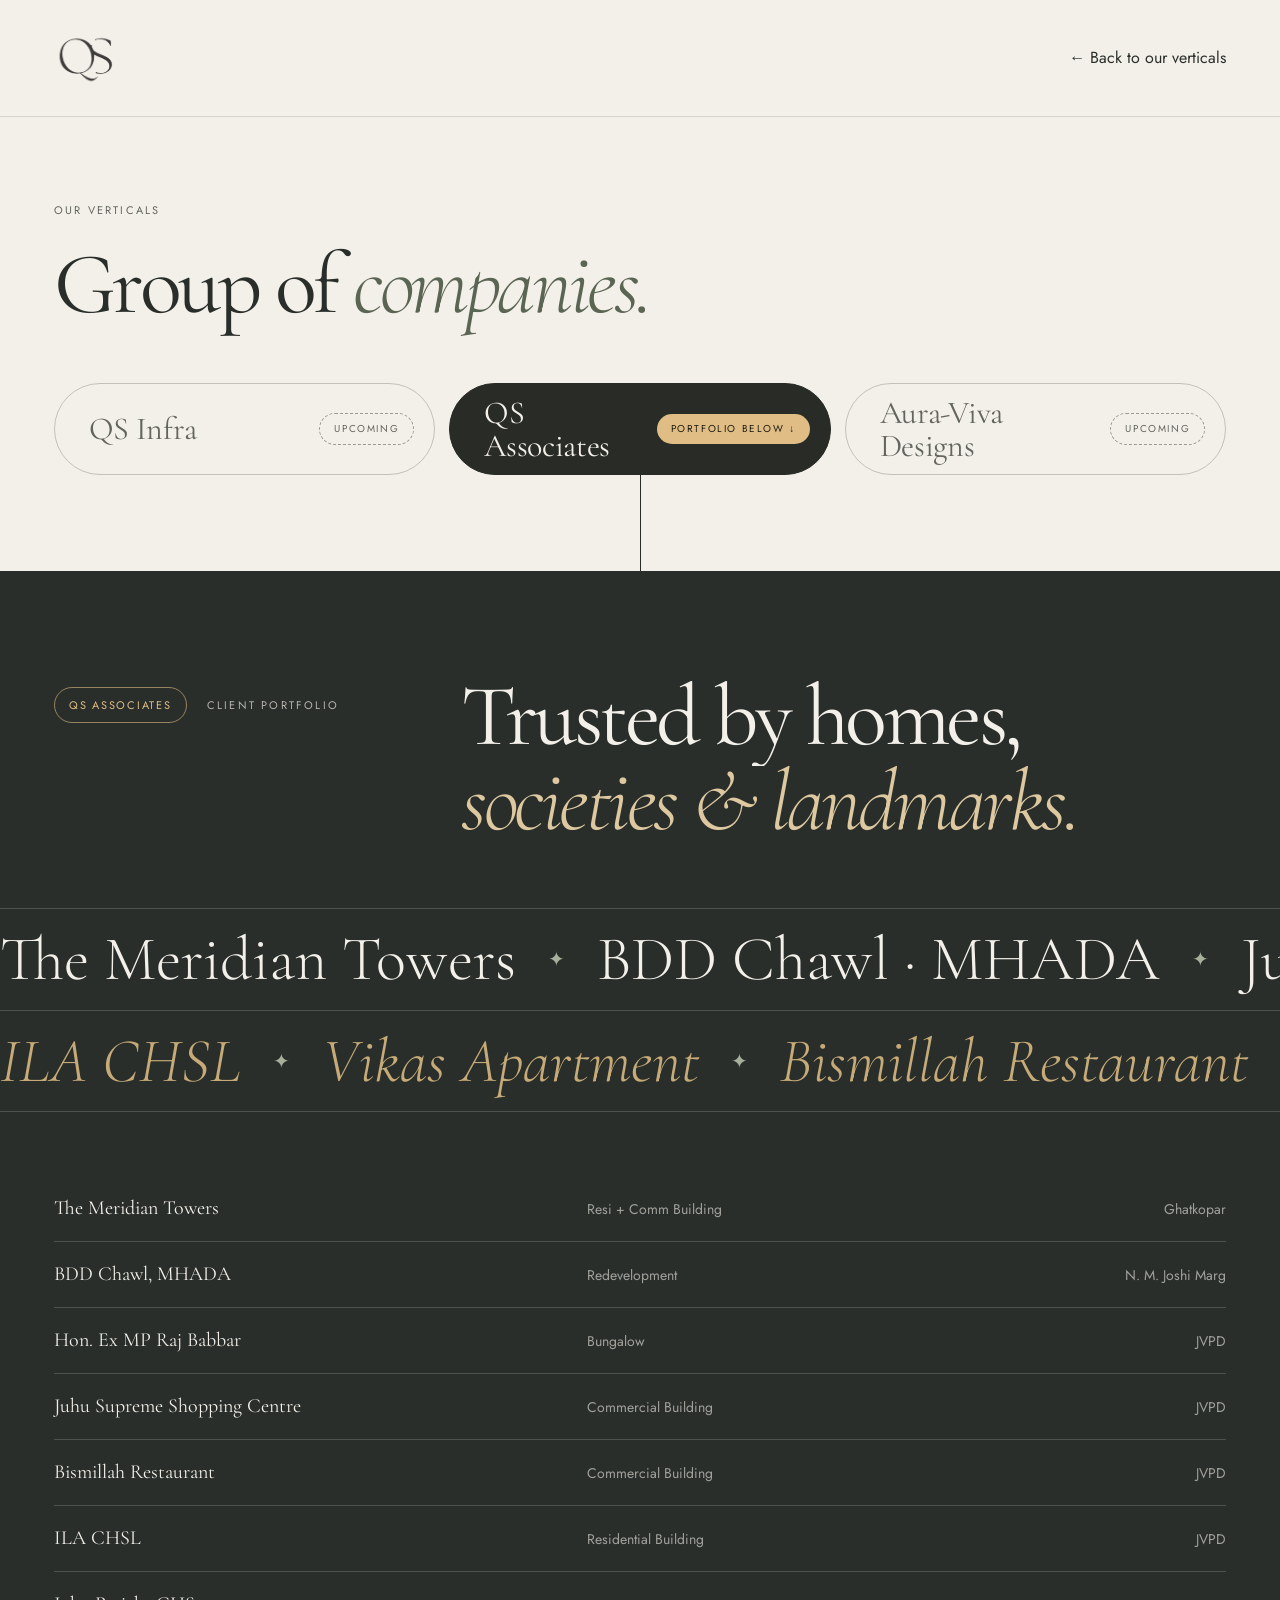
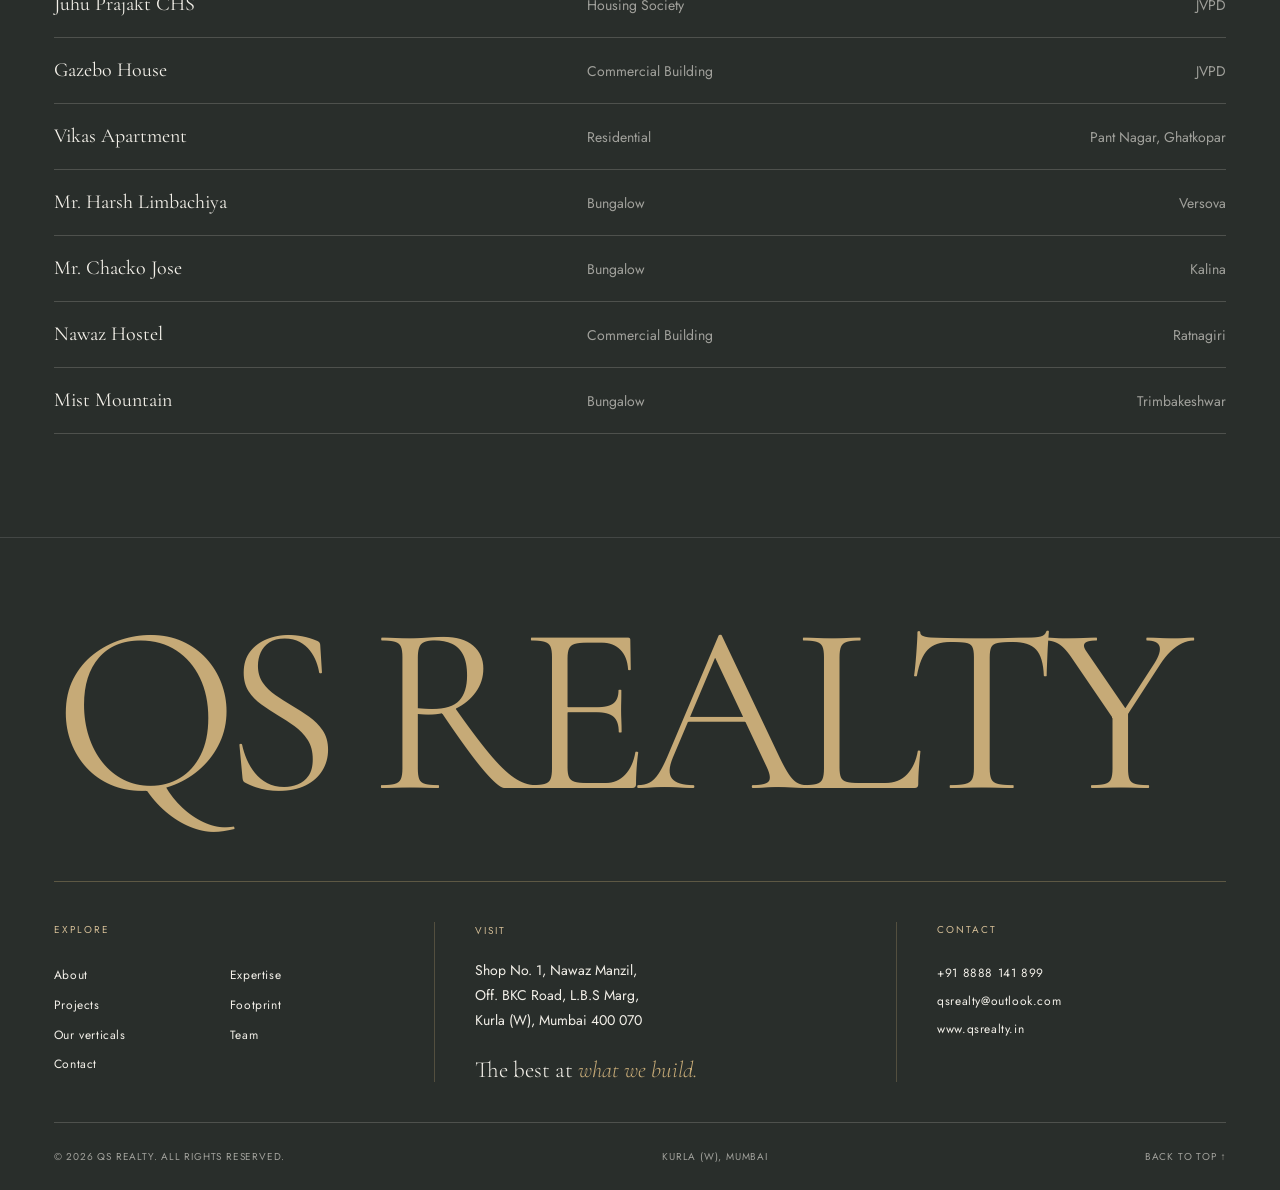
==== commit b6fcbb2e: "Mark two verticals as upcoming and rebuild the group page On the home page the QS Infra and Aura-Viv" ====
--- a/group.html
+++ b/group.html
@@ -4,15 +4,16 @@
   <meta charset="utf-8" />
   <meta name="viewport" content="width=device-width, initial-scale=1" />
   <title>Our Group of Companies — QS Realty</title>
-  <meta name="description" content="Meet QS Infra, QS Associates and Aura-Viva Designs, and explore the QS Realty group's client portfolio." />
+  <meta name="description" content="Meet QS Infra, QS Associates and Aura-Viva Designs, and explore the QS Associates client portfolio." />
   <meta name="theme-color" content="#737e66" />
   <link rel="icon" href="assets/favicon.svg" type="image/svg+xml" />
   <link rel="preconnect" href="https://fonts.googleapis.com" />
   <link rel="preconnect" href="https://fonts.gstatic.com" crossorigin />
   <link href="https://fonts.googleapis.com/css2?family=Cinzel:wght@400;500&family=Cormorant+Garamond:ital,wght@0,300;0,400;0,500;1,300;1,400&family=Jost:wght@300;400;500&display=swap" rel="stylesheet" />
-  <link rel="stylesheet" href="css/style.css" />
+  <link rel="stylesheet" href="css/style.css?v=20261118-2" />
+  <link rel="stylesheet" href="css/premium.css?v=20261118-2" />
 </head>
-<body class="page-group">
+<body class="premium-home page-group" id="top">
   <header class="group-header container">
     <a href="index.html" aria-label="QS Realty — home"><img class="group-header__logo" src="assets/client/branding/QS LOGO.png" alt="QS Realty" /></a>
     <a class="link-u" href="index.html#verticals">← Back to our verticals</a>
@@ -22,19 +23,21 @@
       <div class="container">
         <p class="eyebrow">Our verticals</p>
         <h1 class="h2">Group of <em>companies.</em></h1>
-        <div class="group-overview__companies">
-          <h2 id="qs-infra">QS Infra</h2>
-          <h2 id="qs-associates">QS Associates</h2>
-          <h2 id="aura-viva-designs">Aura-Viva Designs</h2>
+        <!-- QS Associates is the live company; its portfolio follows. The other two are upcoming. -->
+        <div class="group-tabs" role="group" aria-label="Our companies">
+          <button type="button" class="group-tab is-upcoming" id="qs-infra" data-upcoming="QS Infra is in progress. We will share the details here soon."><span class="group-tab__name">QS Infra</span><span class="group-tab__tag">Upcoming</span></button>
+          <a class="group-tab is-current" id="qs-associates" href="#portfolio" aria-current="true"><span class="group-tab__name">QS Associates</span><span class="group-tab__tag">Portfolio below <span aria-hidden="true">↓</span></span></a>
+          <button type="button" class="group-tab is-upcoming" id="aura-viva-designs" data-upcoming="Aura-Viva Designs is in progress. We will share the details here soon."><span class="group-tab__name">Aura-Viva Designs</span><span class="group-tab__tag">Upcoming</span></button>
         </div>
+        <p class="group-status" role="status" aria-live="polite"></p>
       </div>
     </section>
-    <!-- ============ CLIENTS ============ -->
-    <section class="clients section section--dark" id="clients" data-cursor-dark>
+    <!-- ============ QS ASSOCIATES PORTFOLIO ============ -->
+    <section class="clients section section--dark" id="portfolio" aria-labelledby="portfolio-title">
       <div class="container">
         <div class="section-head section-head--split">
-          <p class="eyebrow eyebrow--light">Our group portfolio</p>
-          <h2 class="h2 "><span class="line"><span>Trusted by homes,</span></span><span class="line"><span><em>societies &amp; landmarks.</em></span></span></h2>
+          <p class="eyebrow eyebrow--light"><span class="group-chip">QS Associates</span> Client portfolio</p>
+          <h2 class="h2" id="portfolio-title"><span class="line"><span>Trusted by homes,</span></span><span class="line"><span><em>societies &amp; landmarks.</em></span></span></h2>
         </div>
       </div>
 
@@ -69,10 +72,34 @@
     </section>
 
   </main>
-  <footer class="group-footer container">
-    <a class="link-u" href="index.html#contact">Discuss your project ↗</a>
-    <a class="link-u" href="tel:+918888141899">+91 8888 141 899</a>
-    <a class="link-u" href="mailto:qsrealty@outlook.com">qsrealty@outlook.com</a>
+  <!-- ============ FOOTER (same as the home page) ============ -->
+  <footer class="footer">
+    <div class="container">
+      <p class="footer__word" aria-hidden="true"><span>QS</span> Realty</p>
+      <div class="footer__top">
+        <div class="footer__visit"><p class="eyebrow">Visit</p><p>Shop No. 1, Nawaz Manzil,<br>Off. BKC Road, L.B.S Marg,<br>Kurla (W), Mumbai 400 070</p><p class="footer__tag">The best at <em>what we build.</em></p></div>
+        <nav class="footer__nav" aria-label="Footer"><p class="eyebrow">Explore</p>
+          <a href="index.html#about" class="link-u">About</a>
+          <a href="index.html#services" class="link-u">Expertise</a>
+          <a href="index.html#projects" class="link-u">Projects</a>
+          <a href="index.html#footprint" class="link-u">Footprint</a>
+          <a href="index.html#verticals" class="link-u">Our verticals</a>
+          <a href="index.html#team" class="link-u">Team</a>
+          <a href="index.html#contact" class="link-u">Contact</a>
+        </nav>
+        <div class="footer__contact"><p class="eyebrow">Contact</p>
+          <a href="tel:+918888141899" class="link-u">+91 8888 141 899</a>
+          <a href="mailto:qsrealty@outlook.com" class="link-u">qsrealty@outlook.com</a>
+          <a href="https://www.qsrealty.in" class="link-u">www.qsrealty.in</a>
+        </div>
+      </div>
+      <div class="footer__bottom">
+        <p>© <span class="js-year">2026</span> QS Realty. All rights reserved.</p>
+        <p>Kurla (W), Mumbai</p>
+        <a href="#top" class="link-u">Back to top ↑</a>
+      </div>
+    </div>
   </footer>
+  <script src="js/group.js?v=20261118-1"></script>
 </body>
 </html>
--- a/css/style.css
+++ b/css/style.css
@@ -13,6 +13,7 @@
   --ink: #1b1c1a;
   --sand: #e3d6c4;
   --sand-deep: #cbb89d;
+  --brand-gold: #cbb89d;
   --bone: #f2eee7;
   --paper: #f8f6f1;
   --line: rgba(27, 28, 26, 0.14);
@@ -107,7 +108,7 @@
   line-height: 0.98;
   letter-spacing: -0.02em;
 }
-.h2 em, .hero__title em, .contact__title em, .partner__title em { color: var(--sage); font-weight: 300; }
+.h2 em, .hero__title em, .contact__title em { color: var(--sage); font-weight: 300; }
 .section--dark .h2 em { color: var(--sand); }
 
 .line { display: block; overflow: hidden; padding-bottom: 0.08em; margin-bottom: -0.08em; }
@@ -180,7 +181,6 @@
 }
 .tag::before { content: ""; width: 6px; height: 6px; border-radius: 50%; background: var(--sand-deep); }
 .tag--live::before { background: var(--sage); box-shadow: 0 0 0 0 rgba(115, 126, 102, 0.6); animation: ping 2s infinite; }
-.tag--soon::before { background: transparent; border: 1px solid var(--graphite); }
 @keyframes ping { 70% { box-shadow: 0 0 0 8px rgba(115, 126, 102, 0); } 100% { box-shadow: 0 0 0 0 rgba(115, 126, 102, 0); } }
 
 /* =========================================================
@@ -188,20 +188,16 @@
    ========================================================= */
 .preloader {
   position: fixed; inset: 0; z-index: 1000;
-  background: var(--sage);
   color: var(--bone);
-  display: grid; place-items: center;
-}
-.preloader__inner { position: relative; width: clamp(140px, 18vw, 200px); aspect-ratio: 200 / 230; display: grid; place-items: center; }
-.preloader__frame { position: absolute; inset: 0; width: 100%; height: 100%; color: var(--sand); }
-.preloader__frame rect { stroke-dasharray: 860; stroke-dashoffset: 860; }
-.preloader__mark { display: flex; flex-direction: column; align-items: center; line-height: 1; }
-.preloader__qs { font-family: var(--f-display); font-weight: 400; font-size: clamp(4rem, 8vw, 5.75rem); letter-spacing: -0.06em; }
-.preloader__realty { font-family: var(--f-mark); font-size: clamp(1.15rem, 2.2vw, 1.6rem); letter-spacing: 0.04em; margin-top: 0.4em; text-shadow: 0 0 18px rgba(255, 255, 255, 0.45); }
-.preloader__count span { display: inline-block; }
-.preloader__count { overflow: hidden; position: absolute; right: var(--gutter); bottom: var(--gutter); font-family: var(--f-display); font-size: clamp(3rem, 8vw, 7rem); font-weight: 300; line-height: 1; }
-.preloader__tag { position: absolute; left: var(--gutter); bottom: calc(var(--gutter) + 0.5rem); font-size: var(--fs-xs); letter-spacing: 0.22em; text-transform: uppercase; opacity: 0.75; }
+  overflow: hidden;
+}
+.preloader__lockup { position: absolute; inset: 0; display: flex; flex-direction: column; align-items: center; justify-content: center; gap: 28px; pointer-events: none; }
+.preloader__mark { display: flex; flex-direction: column; align-items: center; line-height: 1; filter: blur(22px); will-change: filter; }
+.preloader__realty { font-family: var(--f-mark); font-size: clamp(16px, 1.5vw, 22px); letter-spacing: 0.18em; margin-top: 10px; }
+.preloader__count { font: 500 10px/1 var(--f-body); font-variant-numeric: tabular-nums; letter-spacing: 0.28em; color: rgba(242, 238, 231, 0.5); animation: loader-count-in 0.55s ease 0.25s backwards; }
+@keyframes loader-count-in { from { opacity: 0; } }
 .no-js .preloader, .no-motion .preloader { display: none; }
+@media (prefers-reduced-motion: reduce) { .preloader { display: none; } }
 
 /* =========================================================
    CURSOR + GRAIN
@@ -230,26 +226,48 @@
   background: transparent;
   position: fixed; top: 0; left: 0; right: 0; z-index: 500;
   display: flex; align-items: center; justify-content: space-between; gap: var(--s-3);
-  padding: var(--s-2) var(--gutter);
+  padding: 0.55rem var(--gutter);
   color: var(--bone);
   transition: transform 0.6s var(--ease-out), background-color 0.5s, color 0.5s, padding 0.5s;
 }
 .page-project .header { background: var(--sage); }
-.header.is-scrolled { background: var(--sage); padding-top: 0.75rem; padding-bottom: 0.75rem; }
+.header.is-scrolled { background: var(--sage); }
 .header.is-hidden { transform: translateY(-110%); }
 
+.brand { flex: 0 0 auto; color: var(--brand-gold); }
 .brand__box {
-  display: inline-flex; flex-direction: column; align-items: center; justify-content: center;
-  border: 1px solid var(--sand); padding: 0.3rem 0.55rem 0.35rem; line-height: 1;
-  transition: background-color 0.4s;
-}
-.brand:hover .brand__box { background: rgba(227, 214, 196, 0.12); }
-.brand__qs { font-family: var(--f-display); font-size: 1.75rem; letter-spacing: -0.06em; font-weight: 400; }
-.brand__realty { font-family: var(--f-mark); font-size: max(0.62rem, 10px); letter-spacing: 0.08em; margin-top: 0.15rem; }
+  display: inline-flex; align-items: center; gap: clamp(10px, 1vw, 18px);
+  min-height: 44px; padding: 2px 0; line-height: 1; white-space: nowrap;
+  transition: opacity 0.3s;
+}
+.brand:hover .brand__box { opacity: 0.85; }
+.brand__monogram {
+  display: block; flex: 0 0 auto; width: clamp(48px, 4.7vw, 80px); aspect-ratio: 268 / 226;
+  background: currentColor;
+  -webkit-mask: url("../assets/client/branding/QS LOGO.png") center / contain no-repeat;
+  mask: url("../assets/client/branding/QS LOGO.png") center / contain no-repeat;
+}
+.brand__realty { font-family: var(--f-mark); font-size: clamp(17px, 1.8vw, 28px); font-weight: 400; letter-spacing: 0.2em; text-transform: uppercase; }
 
 .header__nav { display: none; gap: var(--s-4); font-size: var(--fs-sm); letter-spacing: 0.06em; }
 @media (min-width: 1024px) { .header__nav { display: flex; } }
 .header__actions { display: flex; align-items: center; gap: var(--s-2); }
+.header__descriptor { max-width: 10rem; font-size: max(0.75rem, 12px); line-height: 1.5; letter-spacing: 0.12em; text-transform: uppercase; }
+.header--home .header__actions { flex-shrink: 0; }
+@media (min-width: 1280px) {
+  .header--home .header__nav { gap: 1.25rem; }
+  .header__descriptor { max-width: none; white-space: nowrap; }
+}
+@media (min-width: 640px) and (max-width: 1279px) {
+  .header--home .header__nav { display: none; }
+  .header--home .menu-toggle { display: grid; }
+}
+@media (max-width: 639px) {
+  .header--home { flex-wrap: wrap; row-gap: 0.25rem; }
+  .header--home .header__actions { display: contents; }
+  .header--home .menu-toggle { margin-left: auto; }
+  .header__descriptor { order: 3; flex-basis: 100%; max-width: none; font-size: 0.75rem; letter-spacing: 0.1em; }
+}
 .header__actions .btn { display: none; }
 @media (min-width: 640px) { .header__actions .btn { display: inline-flex; } }
 
@@ -291,16 +309,11 @@
   color: var(--bone); overflow: hidden; background: var(--ink);
 }
 .hero__media { position: absolute; inset: 0; z-index: 0; overflow: hidden; }
-.hero__img { width: 100%; height: 115%; object-fit: cover; object-position: center 30%; transform-origin: center; filter: saturate(0.75) contrast(1.05); }
-.hero__shade { position: absolute; inset: 0; background: linear-gradient(180deg, rgba(27, 28, 26, 0.55) 0%, rgba(27, 28, 26, 0.15) 40%, rgba(27, 28, 26, 0.75) 100%), linear-gradient(90deg, rgba(93, 103, 83, 0.45), transparent 60%); }
+.hero__img { display: block; width: 100%; height: 100%; object-fit: cover; object-position: center 30%; }
+.hero__shade { position: absolute; inset: 0; background: linear-gradient(180deg, rgba(27, 28, 26, 0.42) 0%, transparent 35%, rgba(27, 28, 26, 0.62) 100%), linear-gradient(90deg, rgba(27, 28, 26, 0.48), transparent 65%); }
 .hero > *:not(.hero__media) { position: relative; z-index: 1; }
-
-.hero__top { display: flex; justify-content: space-between; align-items: flex-start; }
-.hero__meta { font-size: var(--fs-xs); letter-spacing: 0.22em; text-transform: uppercase; opacity: 0.85; }
-.hero__meta span { margin: 0 0.8em; color: var(--sand); }
 @media (max-width: 639px) {
-  .hero__shade { background: linear-gradient(180deg, rgba(27, 28, 26, 0.6) 0%, rgba(27, 28, 26, 0.4) 45%, rgba(27, 28, 26, 0.8) 100%); }
-  .hero__meta { letter-spacing: 0.16em; }
+  .hero__shade { background: linear-gradient(180deg, rgba(27, 28, 26, 0.48) 0%, rgba(27, 28, 26, 0.22) 45%, rgba(27, 28, 26, 0.7) 100%); }
 }
 
 .hero__title {
@@ -338,14 +351,6 @@
 .intro__grid {
   display: grid; grid-template-columns: 1fr; gap: var(--s-6);
   margin-top: var(--s-8); align-items: center;
-}
-.intro__figure { overflow: hidden; position: relative; aspect-ratio: 3 / 4; background: var(--bone); }
-.intro__figure img, .project__media img, .philosophy__media img, .partner__media img { width: 100%; height: 120%; object-fit: cover; margin-top: -10%; }
-.intro__copy { display: grid; gap: var(--s-3); font-size: var(--fs-md); color: var(--graphite); }
-.intro__copy .btn-arrow { justify-self: start; margin-top: var(--s-2); color: var(--ink); }
-@media (min-width: 900px) {
-  .intro__copy { grid-template-columns: repeat(2, minmax(0, 1fr)); gap: var(--s-3) var(--s-8); }
-  .intro__copy .btn-arrow { grid-column: 1 / -1; }
 }
 
 /* =========================================================
@@ -397,83 +402,11 @@
   background: var(--bone);
   scroll-margin-top: 6rem;
 }
-.services__heading { display: grid; gap: 1.25rem; align-content: center; }
-.services__heading .h2 { font-size: clamp(2.5rem, 3.6vw, 4rem); line-height: 1.03; }
-.services__lede { max-width: 34rem; color: var(--graphite); font-size: 1rem; line-height: 1.75; }
-.services__heading .btn-arrow { justify-self: start; margin-top: 0.5rem; }
-.journey { min-width: 0; display: grid; gap: 1.5rem; }
-.journey__map { min-width: 0; position: relative; }
-.journey__hint { color: var(--graphite); font-size: var(--fs-sm); margin-bottom: 1.5rem; }
-.journey__stops {
-  position: relative; display: grid; grid-template-columns: repeat(4, minmax(0, 1fr));
-  grid-template-rows: repeat(2, 8rem); row-gap: 1.75rem;
-}
-.journey__stops::before {
-  content: ""; position: absolute; pointer-events: none;
-  left: 12.5%; right: 0; top: 2.25rem; height: 9.75rem;
-  border: 1px solid #a7b09a; border-left: 0; border-radius: 0 2rem 2rem 0;
-}
-.journey__stop {
-  position: relative; z-index: 1; display: flex; flex-direction: column; align-items: center;
-  gap: 0.85rem; padding: 0 0.5rem; width: 100%; color: var(--graphite); text-align: center; border-radius: 0.5rem;
-}
-.journey__stop:nth-child(5) { grid-column: 4; grid-row: 2; }
-.journey__stop:nth-child(6) { grid-column: 3; grid-row: 2; }
-.journey__stop:nth-child(7) { grid-column: 2; grid-row: 2; }
-.journey__stop:nth-child(8) { grid-column: 1; grid-row: 2; }
-.journey__portrait {
-  position: relative; display: block; width: 4.5rem; height: 4.5rem; flex-shrink: 0;
-  padding: 4px; border-radius: 50%; border: 1px solid #adb39e; background: var(--bone);
-  transition: border-color 0.25s, box-shadow 0.25s, transform 0.25s;
-}
-.journey__portrait img { width: 100%; height: 100%; border-radius: 50%; object-fit: cover; filter: saturate(0.35); transition: filter 0.25s; }
-.journey__number {
-  position: absolute; right: -0.25rem; bottom: -0.25rem; width: 1.5rem; height: 1.5rem;
-  display: grid; place-items: center; border-radius: 50%; background: var(--bone); color: var(--sage-deep);
-  font-size: 0.75rem; border: 1px solid #adb39e;
-}
-.journey__label { font-size: 1rem; line-height: 1.35; max-width: 10rem; }
-.journey__stop:hover .journey__portrait { transform: translateY(-3px); border-color: var(--sage-deep); }
-.journey__stop[aria-selected="true"] { color: var(--ink); }
-.journey__stop[aria-selected="true"] .journey__portrait { border-color: var(--sage-deep); box-shadow: 0 0 0 4px rgba(115, 126, 102, 0.15); }
-.journey__stop[aria-selected="true"] img { filter: saturate(1); }
-.journey__stop[aria-selected="true"] .journey__number { background: var(--sage-deep); color: var(--paper); border-color: var(--sage-deep); }
-.journey__stop:focus-visible, .journey__arrow:focus-visible { outline: 2px solid var(--sage-deep); outline-offset: 5px; }
-.journey__detail { min-width: 0; border-top: 1px solid var(--line); padding-top: 1.25rem; }
-.journey__panel { outline-offset: 5px; }
-.journey__copy { display: grid; gap: 0.5rem; }
-.journey__title { font-family: var(--f-display); font-weight: 400; font-size: 1.75rem; line-height: 1.1; }
-.journey__description { font-size: 1rem; line-height: 1.65; color: var(--graphite); }
-.journey__controls { display: flex; align-items: center; justify-content: space-between; gap: 1rem; margin-top: 1rem; }
-.journey__count { font-size: 0.8rem; letter-spacing: 0.12em; color: var(--sage-deep); }
-.journey__arrows { display: flex; gap: 0.5rem; }
-.journey__arrow { display: grid; place-items: center; width: 2.75rem; height: 2.75rem; border: 1px solid #a7b09a; border-radius: 50%; font-size: 1.15rem; transition: background-color 0.2s, color 0.2s; }
-.journey__arrow:hover { background: var(--sage-deep); color: var(--paper); }
-.journey.is-ready .journey__panel { animation: journey-reveal 0.25s ease-out; }
-.journey:not(.is-ready) .journey__panel + .journey__panel { margin-top: 1.5rem; }
-@keyframes journey-reveal { from { opacity: 0.3; transform: translateY(4px); } to { opacity: 1; transform: none; } }
 @media (min-width: 1000px) {
   .services > .container { display: grid; grid-template-columns: minmax(16rem, 0.9fr) minmax(0, 2fr); gap: clamp(2rem, 5vw, 6rem); align-items: center; }
-  .journey.is-ready .journey__panel { min-height: 6rem; }
-}
-@media (max-width: 999px) {
-  .services__heading { margin-bottom: 2rem; }
 }
 @media (max-width: 699px) {
   .services { padding: 7rem 0 2.5rem; }
-  .journey { gap: 1rem; }
-  .journey__hint { margin-bottom: 1rem; }
-  .journey__stops { display: flex; overflow-x: auto; padding: 0.5rem 0 1rem; scroll-snap-type: x mandatory; scrollbar-width: thin; scrollbar-color: var(--sage) transparent; }
-  .journey__stops::before { display: none; }
-  .journey__stop { flex: 0 0 8rem; scroll-snap-align: center; }
-  .journey__stop::after { content: ""; position: absolute; z-index: -1; left: 50%; top: 2.25rem; width: 100%; height: 1px; background: #a7b09a; }
-  .journey__stop:last-child::after { display: none; }
-  .journey__label { min-height: 2.7rem; }
-  .journey.is-ready .journey__panel { min-height: 9rem; }
-}
-@media (prefers-reduced-motion: reduce) {
-  .journey.is-ready .journey__panel { animation: none; }
-  .journey__portrait, .journey__portrait img, .journey__arrow { transition: none; }
 }
 
 /* =========================================================
@@ -484,14 +417,10 @@
 .completed { display: grid; gap: var(--s-4); }
 .completed__head { display: grid; gap: var(--s-3); align-items: end; }
 .completed__head .eyebrow { margin-bottom: var(--s-2); }
-.completed__title { font-family: var(--f-display); font-weight: 300; font-size: var(--fs-xl); line-height: 1.1; letter-spacing: -0.015em; }
-.completed__title em { color: var(--sage-deep); }
-.completed__lede { color: var(--graphite); max-width: 28rem; }
 .completed__list { display: grid; grid-template-columns: minmax(0, 1fr); column-gap: var(--s-4); border-top: 1px solid var(--line); }
 .done { padding: 1rem 0; border-bottom: 1px solid var(--line); min-width: 0; }
 .done__name { font-family: var(--f-display); font-weight: 500; font-size: 1.35rem; line-height: 1.25; }
 .done__desc { margin-top: 0.4rem; font-size: 0.875rem; line-height: 1.5; color: var(--graphite); }
-.ongoing__head { display: grid; gap: var(--s-2); align-content: start; }
 @media (min-width: 600px) {
   .completed__list { grid-template-columns: repeat(2, minmax(0, 1fr)); }
 }
@@ -501,65 +430,13 @@
 }
 
 /* ---------- ongoing ventures: a 2 × 2 grid of rounded cards ---------- */
-.ongoing { display: grid; gap: var(--s-6); margin-top: var(--s-12); padding-top: var(--s-8); border-top: 1px solid var(--line); }
-.projects__list { display: grid; grid-template-columns: 1fr; gap: var(--s-3); }
-@media (min-width: 800px) { .projects__list { grid-template-columns: repeat(2, 1fr); gap: var(--s-3); } }
 /* same two-column rhythm as "Completed works": heading left, cards ~30% narrower on the right */
-.ongoing__head { gap: var(--s-6); }
-.ongoing__intro { display: grid; gap: var(--s-2); }
-.ongoing__index { border-top: 1px solid var(--line); }
-.ongoing__index a {
-  display: grid; grid-template-columns: 2rem 1fr auto 1rem; align-items: baseline; gap: var(--s-1);
-  padding: 0.9rem 0; border-bottom: 1px solid var(--line); transition: padding 0.5s var(--ease-out), color 0.3s;
-}
-.ongoing__index-num { font-family: var(--f-display); font-style: italic; font-size: var(--fs-sm); color: var(--sage); }
-.ongoing__index-name { font-family: var(--f-display); font-size: var(--fs-md); }
-.ongoing__index-loc { font-size: var(--fs-xs); letter-spacing: 0.14em; text-transform: uppercase; color: var(--graphite); }
-.ongoing__index svg { width: 1rem; height: 1rem; fill: none; stroke: currentColor; stroke-width: 1.2; align-self: center; opacity: 0; transform: translateX(-6px); transition: opacity 0.4s, transform 0.5s var(--ease-out); }
-.ongoing__index a:hover { padding-left: var(--s-1); color: var(--sage-deep); }
-.ongoing__index a:hover svg { opacity: 1; transform: none; }
 @media (min-width: 1000px) {
-  .ongoing { grid-template-columns: 4fr 8fr; gap: var(--s-8); }
   /* heading + index at the top, redevelopment card anchored to the bottom — the column spans the card grid */
-  .ongoing__head { display: flex; flex-direction: column; }
   /* the redevelopment card takes whatever height is left, so the column ends flush with the cards */
-  .ongoing__head .redevelop { flex: 1; min-height: 14rem; align-content: space-between; }
-}
-.project {
-  display: flex; flex-direction: column; color: inherit;
-  background: var(--paper); border: 1px solid var(--line); border-radius: 14px; overflow: hidden;
-  transition: transform 0.6s var(--ease-out), box-shadow 0.6s var(--ease-out), border-color 0.4s;
-}
-.project:hover { transform: translateY(-6px); border-color: rgba(115, 126, 102, 0.4); box-shadow: 0 28px 56px -32px rgba(27, 28, 26, 0.45); }
-.project__media { position: relative; overflow: hidden; aspect-ratio: 16 / 9; background: var(--bone); }
-.project__media::after { content: ""; position: absolute; inset: 0; background: linear-gradient(180deg, rgba(27, 28, 26, 0) 55%, rgba(27, 28, 26, 0.35)); transition: opacity 0.6s; }
-.project:hover .project__media::after { opacity: 0.4; }
-.project__media img { transition: scale 1.4s var(--ease-out); }
-.project:hover .project__media img { scale: 1.05; }
-.project__info { display: grid; grid-template-columns: 1fr auto; align-items: center; gap: var(--s-1) var(--s-2); padding: var(--s-2) var(--s-3) var(--s-3); flex: 1; align-content: start; }
-.project__info .tag { justify-self: start; }
-.project__index { justify-self: end; font-family: var(--f-display); font-style: italic; font-size: var(--fs-md); color: var(--sage); }
-.project__title, .project__summary, .project__meta, .project .btn-arrow { grid-column: 1 / -1; }
-.project__title { font-family: var(--f-display); font-weight: 300; font-size: clamp(1.5rem, 1.1rem + 1vw, 2rem); line-height: 1.05; letter-spacing: -0.015em; margin-top: var(--s-1); }
-.project__summary { font-size: var(--fs-sm); line-height: 1.6; color: var(--graphite); max-width: 34rem; }
-.project__meta { display: flex; flex-wrap: wrap; gap: var(--s-1) var(--s-4); padding-top: var(--s-2); border-top: 1px solid var(--line); }
-.project__meta dt { font-size: var(--fs-xs); letter-spacing: 0.2em; text-transform: uppercase; color: var(--sage); }
-.project__meta dd { font-size: var(--fs-sm); }
-.project .btn-arrow { justify-self: start; margin-top: auto; }
-.project:hover .btn-arrow svg { transform: translateX(6px); }
+}
 
 /* ---------- redevelopment call-to-action ---------- */
-.redevelop {
-  display: grid; grid-template-columns: 1fr auto; align-items: end; gap: var(--s-3) var(--s-2);
-  padding: var(--s-3); color: var(--bone); border-radius: 14px; overflow: hidden;
-  background: linear-gradient(180deg, rgba(115, 126, 102, 0.82), rgba(93, 103, 83, 0.96)), url("../assets/img/site-aerial.jpg") center / cover;
-  transition: background-size 0.8s var(--ease-out);
-}
-.redevelop .tag { grid-column: 1 / -1; justify-self: start; color: var(--bone); border-color: var(--line-light); }
-.redevelop__title { font-family: var(--f-display); font-weight: 300; font-size: clamp(1.5rem, 1.1rem + 1vw, 2rem); line-height: 1.1; }
-.redevelop svg { width: 2rem; height: 2rem; fill: none; stroke: currentColor; stroke-width: 1; transition: transform 0.5s var(--ease-out); }
-.redevelop:hover { background: linear-gradient(180deg, rgba(93, 103, 83, 0.88), rgba(80, 89, 71, 0.97)), url("../assets/img/site-aerial.jpg") center / cover; }
-.redevelop:hover svg { transform: translateX(10px); }
 
 /* =========================================================
    ETHOS — vision, mission & core values in one section
@@ -588,30 +465,6 @@
 }
 
 /* =========================================================
-   PARTNER
-   ========================================================= */
-.partner { position: relative; color: var(--bone); padding: var(--section-y) 0; overflow: hidden; background: var(--ink); }
-.partner__media { position: absolute; inset: 0; }
-/* night skyline: keep the city lights glowing, darken only enough for the copy to read */
-.partner__media img { height: 130%; margin-top: -15%; filter: saturate(0.9) brightness(0.8) contrast(1.05); }
-.partner__media::after { content: ""; position: absolute; inset: 0; background: linear-gradient(90deg, rgba(20, 21, 19, 0.82) 0%, rgba(20, 21, 19, 0.45) 55%, rgba(20, 21, 19, 0.2) 100%), linear-gradient(180deg, rgba(20, 21, 19, 0.35) 0%, rgba(20, 21, 19, 0) 30%, rgba(20, 21, 19, 0.75) 100%); }
-.partner__inner { position: relative; display: grid; gap: var(--s-4); }
-.partner__title { font-family: var(--f-display); font-weight: 300; font-size: var(--fs-2xl); line-height: 0.98; letter-spacing: -0.02em; max-width: 20ch; }
-.partner__title em { color: var(--sand); }
-.partner__lede { max-width: 38rem; font-size: var(--fs-md); opacity: 0.85; }
-.partner__grid { display: grid; grid-template-columns: 1fr; margin-top: var(--s-8); border-top: 1px solid var(--line-light); }
-.partner__grid li { padding: var(--s-4) 0; border-bottom: 1px solid var(--line-light); display: grid; gap: var(--s-1); }
-.partner__grid span { font-family: var(--f-display); font-style: italic; color: var(--sand); }
-.partner__grid h3 { font-family: var(--f-display); font-weight: 400; font-size: var(--fs-lg); }
-.partner__grid p { font-size: var(--fs-sm); opacity: 0.75; max-width: 28ch; }
-@media (min-width: 900px) {
-  .partner { padding: clamp(3.5rem, 2rem + 4vw, 6.5rem) 0 calc(var(--section-y) * 1.2); }
-  .partner__grid { grid-template-columns: repeat(4, 1fr); border-bottom: 1px solid var(--line-light); }
-  .partner__grid li { padding: var(--s-4) var(--s-3); border-bottom: 0; border-left: 1px solid var(--line-light); }
-  .partner__grid li:first-child { border-left: 0; padding-left: 0; }
-}
-
-/* =========================================================
    FOOTPRINT
    ========================================================= */
 .footprint { background: var(--bone); }
@@ -625,22 +478,6 @@
 .footprint__areas li:hover small, .footprint__areas li.is-active small { color: var(--sand); }
 
 .footprint__map { position: relative; background: var(--paper); border: 1px solid var(--line); padding: var(--s-2); color: var(--ink); }
-.footprint__map svg { width: 100%; height: auto; display: block; }
-.map-sea { fill: rgba(115, 126, 102, 0.12); }
-.map-coast { fill: none; stroke: var(--sage); stroke-width: 1.4; }
-.map-creek { fill: none; stroke: var(--sage-soft); stroke-width: 1; stroke-dasharray: 4 6; }
-.map-road { fill: none; stroke: var(--ink); stroke-opacity: 0.16; stroke-width: 1; }
-.map-label { font-family: var(--f-display); font-style: italic; font-size: 18px; fill: var(--sage); }
-.map-label--sea { letter-spacing: 0.1em; writing-mode: vertical-rl; }
-.pin text { font-family: var(--f-body); font-size: 14px; letter-spacing: 0.1em; text-transform: uppercase; fill: var(--ink); transition: fill 0.3s; }
-.pin__dot { fill: var(--sage); transition: r 0.3s; }
-.pin__pulse { fill: none; stroke: var(--sage); stroke-width: 1; transform-box: fill-box; transform-origin: center; animation: pulse 2.6s var(--ease-out) infinite; }
-.pin--hq .pin__dot { fill: var(--ink); }
-.pin--hq .pin__pulse { stroke: var(--ink); }
-.pin.is-active .pin__dot { fill: #b5654f; }
-.pin.is-active text { fill: #b5654f; }
-@keyframes pulse { 0% { transform: scale(0.4); opacity: 1; } 100% { transform: scale(1.8); opacity: 0; } }
-.footprint__caption { font-size: var(--fs-xs); letter-spacing: 0.2em; text-transform: uppercase; color: var(--graphite); margin-top: var(--s-1); text-align: right; }
 @media (min-width: 900px) { .footprint__grid { grid-template-columns: 5fr 6fr; gap: var(--s-12); } }
 
 /* =========================================================
@@ -679,14 +516,6 @@
 .group-header { display: flex; justify-content: space-between; align-items: center; gap: var(--s-3); padding-top: var(--s-3); padding-bottom: var(--s-3); border-bottom: 1px solid var(--line); }
 .group-header__logo { width: 4.25rem; height: 4.25rem; object-fit: contain; }
 .group-overview { padding: var(--section-y) 0; }
-.group-overview .h2 { margin: var(--s-2) 0 var(--s-4); }
-.group-overview__companies { display: grid; gap: var(--s-2); }
-.group-overview__companies h2 { font-family: var(--f-display); font-size: var(--fs-xl); font-weight: 400; padding: var(--s-3) 0; border-top: 1px solid var(--line); scroll-margin-top: 2rem; }
-.group-overview__companies h2:target { color: var(--sage-deep); }
-.group-footer { display: flex; flex-wrap: wrap; justify-content: space-between; gap: var(--s-3); padding-top: var(--s-4); padding-bottom: var(--s-4); }
-@media (min-width: 700px) {
-  .group-overview__companies { grid-template-columns: repeat(3, minmax(0, 1fr)); gap: var(--s-4); }
-}
 
 /* =========================================================
    CLIENTS
@@ -740,8 +569,6 @@
 }
 .leader__portrait::before { content: ""; position: absolute; inset: var(--s-2); border: 1px solid rgba(227, 214, 196, 0.35); border-radius: 10px; transition: inset 0.8s var(--ease-out); }
 .leader:hover .leader__portrait::before { inset: 0.6rem; }
-.leader__initials { font-family: var(--f-display); font-weight: 300; font-size: clamp(4rem, 2rem + 5vw, 7.5rem); letter-spacing: -0.04em; transform: translateY(-8%); transition: transform 1s var(--ease-out); }
-.leader:hover .leader__initials { transform: translateY(-8%) scale(1.06); }
 .leader__portrait img { position: absolute; inset: 0; width: 100%; height: 100%; object-fit: cover; filter: grayscale(1); transition: filter 0.8s; }
 .leader:hover .leader__portrait img { filter: grayscale(0); }
 /* name sits inside the card on a soft scrim */
@@ -875,7 +702,6 @@
 .form__actions { display: flex; flex-wrap: wrap; gap: var(--s-3); align-items: center; margin-top: var(--s-2); }
 .form__note { font-size: var(--fs-sm); color: var(--sand); min-height: 1.5em; }
 
-
 /* =========================================================
    FOOTER
    ========================================================= */
@@ -907,7 +733,6 @@
 .pj-hero { position: relative; min-height: 100vh; min-height: 100svh; display: flex; align-items: flex-end; color: var(--bone); overflow: hidden; background: var(--ink); }
 .pj-hero__media { position: absolute; inset: 0; overflow: hidden; }
 .pj-hero__media img { width: 100%; height: 120%; margin-top: -10%; object-fit: cover; filter: saturate(0.8); }
-.pj-hero__shade { position: absolute; inset: 0; background: linear-gradient(180deg, rgba(27, 28, 26, 0.55) 0%, rgba(27, 28, 26, 0.1) 35%, rgba(27, 28, 26, 0.8) 100%); }
 .pj-hero__inner { position: relative; z-index: 1; display: grid; gap: var(--s-3); padding-top: 8rem; padding-bottom: clamp(2.5rem, 6vh, 4.5rem); }
 .pj-back { justify-self: start; font-size: var(--fs-sm); letter-spacing: 0.08em; opacity: 0.85; margin-bottom: auto; }
 .pj-hero__title { font-family: var(--f-display); font-weight: 300; font-size: clamp(3.5rem, 1rem + 9vw, 10rem); line-height: 0.92; letter-spacing: -0.035em; }
@@ -923,14 +748,6 @@
 @media (min-width: 900px) { .pj-intro__grid { grid-template-columns: 7fr 4fr; gap: var(--s-12); } }
 
 .pj-gallery { padding-bottom: var(--section-y); }
-.pj-gallery__grid { display: grid; gap: var(--s-3); }
-.pj-gallery__item { position: relative; overflow: hidden; border-radius: 14px; aspect-ratio: 4 / 3; background: var(--bone); }
-.pj-gallery__item img { width: 100%; height: 120%; margin-top: -10%; object-fit: cover; }
-@media (min-width: 900px) {
-  .pj-gallery__grid { grid-template-columns: 7fr 5fr; grid-template-rows: auto auto; gap: var(--s-4); }
-  .pj-gallery__item--1 { grid-row: span 2; aspect-ratio: auto; min-height: 100%; }
-  .pj-gallery__item--3 { aspect-ratio: 16 / 10; }
-}
 
 .pj-process__list { display: grid; border-top: 1px solid var(--line-light); }
 .pj-process__list li { display: grid; gap: var(--s-1); padding: var(--s-4) 0; border-bottom: 1px solid var(--line-light); }
@@ -964,8 +781,6 @@
 @media (max-width: 599px) {
   /* leader cards: taller frame and smaller initials so the name never sits on top of them */
   .leader__portrait { aspect-ratio: 4 / 5; }
-  .leader__initials { font-size: 3.25rem; transform: translateY(-30%); }
-  .leader:hover .leader__initials { transform: translateY(-30%) scale(1.06); }
   .leader__caption { padding: var(--s-3) var(--s-2) var(--s-2); }
   .leader__caption h3 { font-size: var(--fs-md); }
   .leader__caption p { letter-spacing: 0.14em; }
@@ -986,10 +801,7 @@
   .js-words .w { opacity: 1 !important; }
 }
 
-
 /* Client-supplied brand and media */
-.brand__logo { width: 3rem; height: 2.55rem; object-fit: contain; filter: brightness(0) invert(1); }
-.preloader__mark .preloader__qs { width: 75%; height: auto; filter: brightness(0) invert(1); }
 .hero__video-toggle { order: 3; align-self: end; min-height: 44px; padding: 0.65rem 1rem; border: 1px solid rgba(242,238,231,0.65); border-radius: 100px; color: var(--bone); background: rgba(27,28,26,0.5); font-size: var(--fs-sm); }
 .hero__video-toggle:focus-visible { outline: 2px solid var(--bone); outline-offset: 4px; }
 .hero__img { background: var(--ink); }
@@ -1005,10 +817,6 @@
 @media (min-width: 1000px) {
   .team__grid { grid-template-columns: 7fr 5fr; align-items: start; }
 }
-.project__media { aspect-ratio: 1 / 1; background: var(--bone); }
-.project__media::after { content: none; }
-.project__media img { width: 100%; height: 100%; margin: 0; object-fit: contain; }
-.project:hover .project__media img { scale: 1; }
 .pj-hero { display: grid; gap: var(--s-4); min-height: auto; padding: 8rem var(--gutter) var(--s-4); align-items: center; }
 .pj-hero__inner { order: 0; padding: 0; min-width: 0; width: 100%; }
 .pj-hero__media { position: relative; inset: auto; order: 1; min-width: 0; }
@@ -1016,15 +824,13 @@
 .pj-hero__media img { display: block; width: 100%; height: auto; max-height: 75svh; margin: 0; object-fit: contain; filter: none; }
 .pj-hero__title { font-size: clamp(2.6rem, 2rem + 3vw, 6rem); line-height: 1.04; overflow-wrap: anywhere; }
 .pj-hero__facts { gap: var(--s-2); }
-.pj-gallery__grid { grid-template-columns: minmax(0, 1fr); align-items: start; }
-.pj-gallery__item { aspect-ratio: auto; border-radius: 0; }
-.pj-gallery__item img { width: 100%; height: auto; margin: 0; object-fit: contain; }
-.pj-gallery__item--1 { grid-row: auto; min-height: 0; }
-.pj-gallery__item--3 { aspect-ratio: auto; }
-.pj-gallery__item a { display: block; }
-.pj-gallery__item figcaption { padding: 0.75rem 1rem; font-size: var(--fs-sm); color: var(--graphite); }
-.pj-gallery__title { margin-bottom: var(--s-4); }
 @media (min-width: 800px) {
   .pj-hero { grid-template-columns: minmax(0, 0.9fr) minmax(0, 1.1fr); gap: var(--s-6); min-height: 90svh; }
-  .pj-gallery__grid { grid-template-columns: repeat(2, minmax(0, 1fr)); }
-}
+}
+
+/* Keep short-screen navigation reachable, including project and group pages. */
+@media(max-width:999px){
+ .menu__inner{justify-content:flex-start;padding-top:110px;padding-bottom:max(28px,env(safe-area-inset-bottom));overscroll-behavior:contain;scroll-padding-top:110px}
+ .menu__list,.menu__aside{flex-shrink:0}
+ .menu__list a{min-height:44px}
+}
--- a/css/premium.css
+++ b/css/premium.css
@@ -0,0 +1,754 @@
+/* QS Realty / approved editorial redesign. Homepage scope preserves the project pages. */
+html:has(.premium-home){font-size:100%;scroll-behavior:auto}
+.premium-home{--paper:#f3f0e9;--bone:#f3f0e9;--charcoal:#292e2b;--ink:#292e2b;--graphite:#62655e;--brand-gold:#c6aa77;--sand:#c6aa77;--sage:#747b67;--sage-deep:#5b6554;--gutter:clamp(22px,4.2vw,80px);--max:1680px;--section-y:clamp(80px,9vw,160px);--fs-2xl:clamp(3.5rem,6.8vw,7.6rem);font-weight:400;background:var(--paper)}
+.premium-home :focus-visible{outline:2px solid #b48f52;outline-offset:6px}
+.skip-link{position:fixed;top:10px;left:10px;z-index:3000;padding:12px 18px;background:var(--paper);color:var(--ink);transform:translateY(-160%)}
+.skip-link:focus{transform:none}
+.premium-home .eyebrow{font-size:11px;letter-spacing:.17em}
+.premium-home .h2{font-weight:400;line-height:.98;letter-spacing:-.04em}
+.premium-home .h2 em{color:var(--sage-deep)}
+.premium-home .btn-arrow{min-height:44px;font-size:13px;letter-spacing:.03em;gap:22px}
+.premium-home .btn-arrow svg{width:24px;height:24px}
+.premium-home .header{padding:23px var(--gutter);gap:24px}
+.premium-home .header.is-scrolled{background:rgba(243,240,233,.97);color:var(--ink);box-shadow:0 1px 0 #292e2b14;padding-block:12px}
+.premium-home .brand__monogram{width:52px}
+.premium-home .brand__realty{font-size:21px;letter-spacing:.16em}
+.premium-home .brand__box{gap:10px}
+.premium-home .header__nav{font-size:12px;gap:25px}
+.premium-home .header__descriptor{font-size:10px;max-width:150px;white-space:normal;letter-spacing:.12em}
+.premium-home .header__actions{gap:24px}
+.premium-home .header__actions .btn{font-size:12px;padding:12px 24px;border-color:currentColor}
+.premium-home .header.is-scrolled .brand{color:#917342}
+.premium-home .header.is-scrolled .btn--light{color:var(--ink)}
+.premium-home.menu-open .header .btn--light{color:var(--paper)}
+.premium-home .header.is-scrolled .menu-toggle{border-color:#292e2b40}
+.premium-home.menu-open .header{background:transparent;color:var(--paper);transform:none}
+.premium-home.menu-open .header .brand{color:var(--brand-gold)}
+.premium-home.menu-open{overflow:hidden}
+.premium-home .menu__inner{padding-top:115px}
+.premium-home .menu__list a{font-size:clamp(32px,6vh,70px)}
+.premium-home .menu__aside{font-size:13px}
+.premium-home .preloader{background:var(--charcoal)}
+.preloader__surface{position:absolute;inset:0;background:var(--charcoal)}
+.premium-home .preloader__mark{flex-direction:row;gap:20px;filter:none;color:var(--brand-gold)}
+.premium-home .preloader__mark .brand__monogram{width:110px}
+.premium-home .preloader__realty{font-size:46px;letter-spacing:.15em;margin:0}
+.premium-home .preloader__lockup{gap:25px}
+.preloader__rule{height:1px;width:220px;background:#c6aa7733;overflow:hidden}
+.preloader__rule span{display:block;height:100%;background:var(--brand-gold);transform:scaleX(0);transform-origin:left}
+.preloader__caption{font-size:10px;letter-spacing:.18em;text-transform:uppercase;color:#d5ccb9}
+.premium-home .preloader__count{font-size:11px;animation:none;color:var(--brand-gold)}
+.premium-home .hero{height:100svh;min-height:720px;padding:145px var(--gutter) 40px;background:var(--charcoal)}
+.premium-home .hero__media{background:var(--charcoal);will-change:clip-path}
+.premium-home .hero__img{object-position:center}
+.premium-home .hero__shade{background:linear-gradient(180deg,#161e1b66,transparent 45%,#171e1bbb),linear-gradient(90deg,#17201d66,transparent 70%)}
+.premium-home .hero__title{font-size:clamp(80px,9.3vw,175px);line-height:.87;letter-spacing:-.045em;font-weight:400;margin:35px 0 45px;max-width:1100px}
+.premium-home .hero__title .line--indent{padding-left:.75em}
+.premium-home .hero__title em{color:#ddd1b7}
+.premium-home .hero__bottom{gap:25px;display:grid;grid-template-columns:1.2fr 1fr auto;align-items:end}
+.premium-home .hero__lead{font-size:15px;max-width:350px;line-height:1.65;grid-column:1;grid-row:1}
+.premium-home .scroll-cue{grid-column:2;grid-row:1;justify-self:center;font-size:10px;letter-spacing:.16em}
+.premium-home .hero__video-toggle{position:static;grid-column:3;grid-row:1;justify-self:end;border:1px solid #f3f0e97a;border-radius:50px;padding:12px 18px;font-size:11px;min-height:44px;background:transparent}
+.premium-home .intro{padding:0;background:var(--paper)}
+.collage{position:relative;height:100svh;min-height:720px;overflow:hidden;isolation:isolate}
+.collage__heading{position:absolute;top:9%;left:0;width:100%;text-align:center;z-index:2}
+.collage__heading .eyebrow{justify-content:center}
+.collage__heading h2{font:400 clamp(60px,7vw,120px)/1 var(--f-display);letter-spacing:-.04em;margin-top:22px}
+.collage__heading em{color:var(--sage-deep)}
+.collage figure{margin:0;overflow:hidden;border-radius:4px}
+.collage figure img{width:100%;height:100%;object-fit:cover}
+.collage__main{position:absolute;left:32%;top:38%;width:36%;height:44%;z-index:3;transform-origin:center}
+.collage__satellite{position:absolute}
+.collage__satellite--one{width:17%;height:33%;left:6%;top:31%;transform:rotate(-5deg)}
+.collage__satellite--two{width:18%;height:43%;right:5%;top:33%;transform:rotate(5deg)}
+.collage__satellite--three{width:13%;height:20%;left:14%;top:74%;transform:rotate(3deg)}
+.collage__caption{position:absolute;bottom:9%;width:100%;text-align:center;font-size:11px;letter-spacing:.08em}
+.collage__statement{position:absolute;inset:0;display:grid;place-items:center;text-align:center;z-index:2;visibility:hidden}
+.collage__statement p{font:400 clamp(45px,5.8vw,100px)/1.12 var(--f-display);letter-spacing:-.035em}
+.collage__statement em{color:var(--sage-deep)}
+.inline-image{display:inline-block;width:1.65em;height:.72em;vertical-align:baseline}
+.about-copy{display:grid;grid-template-columns:1fr 1.35fr;gap:10vw;padding-top:70px;padding-bottom:110px}
+.about-copy>div{max-width:650px}
+.about-copy>div>p:first-child{font:400 clamp(27px,2.5vw,42px)/1.3 var(--f-display)}
+.about-copy>div>p+p{margin-top:22px;color:var(--graphite);max-width:540px}
+.about-copy .btn-arrow{margin-top:25px}
+.premium-home .projects{padding-top:0;background:var(--paper)}
+.project-marquee{overflow:hidden;padding:25px 0 65px}
+.project-marquee>div{width:max-content;font:400 clamp(64px,10vw,180px)/1.15 var(--f-display);letter-spacing:-.045em;white-space:nowrap;transform:translateX(-8%)}
+.project-marquee em{color:var(--sage);margin-right:.6em}
+.projects-heading{display:grid;grid-template-columns:1fr 1.15fr 1fr;gap:30px;align-items:start;margin-bottom:65px}
+.projects-heading>p:last-child{align-self:end;font-size:14px;color:var(--graphite);max-width:300px}
+.projects-heading h2{font-size:clamp(50px,5.2vw,90px)}
+.project-stage{position:relative;padding-bottom:30px}
+.project-deck{display:grid;gap:30px}
+.venture{display:grid;grid-template-columns:1fr 1fr;gap:20px;min-width:0}
+.venture__copy,.venture__image{border-radius:26px;overflow:hidden;min-width:0}
+.venture__copy{background:var(--charcoal);color:var(--paper);padding:clamp(30px,4vw,70px);display:flex;flex-direction:column;justify-content:space-between;gap:30px;min-height:600px}
+.venture__bottom{display:flex;justify-content:space-between;align-items:center;gap:15px;font-size:10px;letter-spacing:.08em}
+.venture__status{border:1px solid #d3c6ae55;padding:7px 12px;border-radius:40px;white-space:nowrap}
+.venture__location{font-size:11px;letter-spacing:.16em;text-transform:uppercase;color:#d3c6ae}
+.venture h3{font:400 clamp(46px,5vw,85px)/1.02 var(--f-display);letter-spacing:-.04em;margin:20px 0}
+.venture__summary{font-size:15px;max-width:320px;opacity:.8;line-height:1.7}
+.venture .btn-arrow{margin-top:30px;color:inherit}
+.venture__bottom{opacity:.65;border-top:1px solid #ffffff26;padding-top:20px}
+.venture__image{position:relative;display:block;min-height:600px}
+.venture__image img{width:100%;height:100%;position:absolute;inset:0;object-fit:cover}
+.venture__arrow{position:absolute;right:25px;bottom:25px;display:grid;place-items:center;width:55px;height:55px;background:var(--paper);color:var(--ink);border-radius:50%;font-size:25px;transition:transform .5s var(--ease-out)}
+.venture__image:hover .venture__arrow{transform:rotate(45deg)}
+.venture--reverse .venture__image{grid-column:1;grid-row:1}
+.venture--reverse .venture__copy{grid-column:2;grid-row:1;background:#e7e3da;color:var(--ink)}
+.venture--reverse .venture__location{color:#626553}
+.venture--reverse .venture__status,.venture--reverse .venture__bottom{border-color:#292e2b30}
+.project-dots{display:flex;gap:8px;flex-shrink:0;margin:0;align-self:flex-end}
+.project-dots button{border:1px solid #f3f0e940;border-radius:50%;width:44px;height:44px;color:#d8d4c9;font-size:11px;background:transparent;transition:border-color .25s,color .25s,background .25s}
+.project-dots button[aria-pressed=true]{background:transparent;border-color:#e4c89a;color:#f3e3c6}
+.project-dots button:hover{border-color:currentColor;background:#ffffff0a}
+.venture--reverse .project-dots button{border-color:#292e2b40}
+.venture--reverse .project-dots button{color:#696b63}
+.venture--reverse .project-dots button[aria-pressed=true]{background:transparent;border-color:var(--charcoal);color:var(--charcoal)}
+.venture--reverse .project-dots button:hover{background:#292e2b08}
+.project-stage.is-enhanced .project-deck{position:relative;height:calc(100svh - 120px);min-height:480px;display:block;overflow:hidden;border-radius:var(--photo-radius)}
+.project-stage.is-enhanced .venture{position:absolute;inset:0;height:100%}
+.project-stage.is-enhanced .venture__copy,.project-stage.is-enhanced .venture__image{min-height:0}
+.project-stage.is-enhanced .venture{display:contents}
+.project-stage.is-enhanced .venture__image{display:none}
+.project-stage.is-enhanced .venture__copy{position:absolute;top:0;bottom:0;left:0;width:calc(50% - 6px);z-index:1;will-change:transform}
+.project-stage.is-enhanced .venture--reverse .venture__copy{left:calc(50% + 6px)}
+.project-portal{position:absolute;top:0;bottom:0;left:0;width:calc(50% - 6px);border-radius:var(--photo-radius);overflow:hidden;z-index:5;background:var(--charcoal);will-change:transform;isolation:isolate}
+.project-portal__slide{position:absolute;inset:0;display:block;overflow:hidden;will-change:transform}
+.project-portal__slide img{width:100%;height:100%;display:block;object-fit:cover}
+.project-portal__slide:focus-visible{outline-offset:-8px}
+.project-stage.is-enhanced .project-dots{display:flex}
+.premium-home .completed{margin-top:50px;border-top:1px solid var(--line);border-bottom:1px solid var(--line);padding:0}
+.completed__heading{display:flex;justify-content:space-between;align-items:center;gap:25px;padding:28px 0}
+.completed__heading h2{font:400 36px/1.1 var(--f-display)}
+.completed__heading p{font-size:12px}
+.premium-home .completed__list{grid-template-columns:repeat(4,1fr);padding-bottom:22px;gap:0 25px}
+.premium-home .numbers{background:var(--charcoal);color:var(--paper)}
+.premium-home .numbers .h2 em{color:var(--brand-gold)}
+.premium-home .numbers .section-head{display:grid;grid-template-columns:1fr 2fr;margin-bottom:75px}
+.premium-home .numbers__grid{grid-template-columns:repeat(4,minmax(0,1fr));gap:40px}
+.premium-home .stat--wide{grid-column:1/-1;border-bottom:1px solid #ffffff26;padding-bottom:40px}
+.premium-home .stat__value{font-size:clamp(42px,5.5vw,100px);color:var(--brand-gold);letter-spacing:-.045em}
+.premium-home .stat--wide .stat__value{font-size:clamp(100px,15vw,230px);line-height:.9}
+.premium-home .stat__value small{vertical-align:baseline;font-size:.55em}
+.premium-home .stat--wide .stat__label{margin-top:25px}
+.premium-home .stat__label{font-size:12px;color:#d7d5cd}
+.premium-home .team.section{padding:var(--section-y) 0}
+.premium-home .team__grid{grid-template-columns:.85fr 1.4fr;gap:60px}
+.premium-home .team__title{font-size:clamp(50px,5.7vw,95px);letter-spacing:-.04em}
+.premium-home .team__intro{grid-column:auto;align-content:start;gap:25px}
+.premium-home .team__lede{font-size:15px}
+.premium-home .leader{border-radius:0}
+.premium-home .leader__portrait{aspect-ratio:4/5;background:#dedbd3;border-radius:4px}
+.premium-home .leader__portrait::before{display:none}
+.premium-home .leader__caption{position:static;background:none;color:var(--ink);padding:20px 0}
+.premium-home .leader__caption h3{font-size:29px}
+.premium-home .leader__caption p{color:var(--graphite);font-size:10px}
+.premium-home .team__aside{grid-column:1/-1}
+.premium-home .team__crew{display:grid;grid-template-columns:repeat(4,1fr);gap:25px;padding-top:20px}
+.premium-home .crew{border:0}
+.premium-home .crew>div{display:block}
+.premium-home .crew__avatar{display:none}
+.premium-home .crew h3{font-size:24px;margin-bottom:7px}
+.premium-home .crew p{font-size:10px;color:var(--graphite)}
+.premium-home .counsel__list dd{font-size:12px}
+.premium-home .services{background:#ebe7df;padding:var(--section-y) 0}
+.premium-home .services>.container{display:block}
+.premium-home .ethos{background:var(--paper);color:var(--ink)}
+.premium-home .ethos>.container{display:grid;grid-template-columns:minmax(0,1fr) minmax(0,1fr);gap:40px 8vw}
+.ethos-heading{grid-column:1}
+.ethos-heading .eyebrow{margin-bottom:25px}
+.premium-home .ethos__vision{grid-column:1;grid-row:2;display:block;border:0;padding:0}
+.premium-home .ethos .eyebrow{color:var(--graphite)}
+.premium-home .ethos__statement{font-size:24px;margin:15px 0 30px}
+.premium-home .ethos__statement em{color:var(--sage-deep)}
+.premium-home .ethos__mission-text{color:var(--graphite);font-size:14px;margin-top:15px}
+.premium-home .ethos__mission{padding-left:0;border:0}
+.ethos-photo{grid-column:2;grid-row:1/3;overflow:hidden;border-radius:5px;margin:0}
+.ethos-photo img{width:100%;height:100%;object-fit:cover;min-height:640px}
+.premium-home .ethos__grid{grid-column:1/-1;padding-top:30px}
+.premium-home .ethos__values-head{display:none}
+.premium-home .ethos__values{display:grid;grid-template-columns:repeat(3,1fr);gap:25px 45px}
+.premium-home .ethos__value{padding:20px 0;border-top:1px solid var(--line);display:block}
+.premium-home .ethos__value-title{color:var(--ink);font-size:28px;margin-bottom:10px}
+.premium-home .ethos__value-desc{color:var(--graphite);font-size:13px}
+.premium-home .footprint{background:#e9e7dd}
+.premium-home .footprint__copy .h2{font-size:clamp(50px,5.6vw,95px);margin:25px 0}
+.premium-home .footprint__copy>p:not(.eyebrow){font-size:14px;max-width:380px}
+.premium-home .footprint__areas{display:grid;grid-template-columns:1fr 1fr}
+.footprint__areas button{text-align:left;width:100%;min-height:44px}
+.premium-home .verticals{background:#dce0d3;border:0}
+.premium-home .verticals__layout{display:block}
+.premium-home .verticals__intro{display:grid;grid-template-columns:1fr 2fr;gap:30px;margin-bottom:55px}
+.premium-home .verticals__intro h2{font-size:clamp(50px,5.8vw,100px)}
+.premium-home .verticals__all{grid-column:2;justify-self:start}
+.premium-home .verticals__cards{gap:25px}
+.premium-home .vertical-card{background:transparent;border:0;padding:0;min-height:0;color:var(--ink);box-shadow:none}
+.vertical-card__image{overflow:hidden;aspect-ratio:4/3;border-radius:4px}
+.vertical-card__image img{width:100%;height:100%;object-fit:cover;transition:transform .8s var(--ease-out)}
+.premium-home .vertical-card__wordmark{flex-direction:row;justify-content:flex-start;gap:10px;padding:24px 0 15px;color:var(--ink)}
+.premium-home .vertical-card__qs{font:400 30px var(--f-display);letter-spacing:-.03em}
+.premium-home .vertical-card__name{font:400 28px var(--f-display);letter-spacing:0;text-transform:none}
+.premium-home .vertical-card__aura{font-size:30px}
+.premium-home .vertical-card__link{font-size:12px;border-color:var(--line)}
+.premium-home .vertical-card:hover{transform:none;box-shadow:none}
+.premium-home .vertical-card:hover img{transform:scale(1.04)}
+.premium-home .contact{background:var(--paper);color:var(--ink);grid-template-columns:1fr 1fr;padding:var(--section-y) var(--gutter);gap:8vw}
+.premium-home .contact__visual{min-height:0;background:transparent}
+.premium-home .contact__visual-inner{padding:0;justify-content:flex-start;gap:35px}
+.premium-home .contact__title{font-size:clamp(60px,6vw,110px);font-weight:400}
+.premium-home .contact__title .line:nth-child(2){padding-left:0}
+.premium-home .contact__details{grid-template-columns:1fr 1fr;gap:25px}
+.premium-home .contact__details li:first-child{grid-column:1/-1}
+.premium-home .contact__panel{padding:0}
+.contact__map{display:block;width:100%;height:300px;border:0;border-radius:4px;margin-top:15px;background:var(--paper)}
+.premium-home .contact__visual-inner,.premium-home .contact__panel-inner{zoom:1}
+.premium-home .field input:focus+label,.premium-home .field textarea:focus+label{color:var(--sage-deep)}
+.premium-home .cform__submit:hover{background:#414a41}
+.premium-home .chips span{min-height:44px;display:inline-flex;align-items:center}
+.premium-home .ctabs{border-color:var(--line)}
+.premium-home .ctabs__pill{background:var(--charcoal)}
+.premium-home .ctabs__tab{font-size:10px;color:var(--graphite);letter-spacing:.08em;min-height:44px}
+.premium-home .ctabs__tab.is-active{color:var(--paper)}
+.premium-home .cform__sub,.premium-home .cform__promise,.premium-home .consent{color:var(--graphite)}
+.premium-home .field input,.premium-home .field textarea{color:var(--ink);border-color:#292e2b45}
+.premium-home .field label{color:var(--graphite)}
+.premium-home .chips legend{color:var(--graphite)}
+.premium-home .chips label span{color:var(--graphite);border-color:#292e2b40}
+.premium-home .chips input:checked+span{background:var(--charcoal);color:var(--paper);border-color:var(--charcoal)}
+.premium-home .consent__box{border-color:#292e2b70}
+.premium-home .cform__submit{color:var(--paper);background:var(--charcoal)}
+.premium-home .cform .btn-arrow--light,.premium-home .cform__done .btn-arrow--light{color:var(--ink)}
+.premium-home .cform__promise{font-size:11px}
+.premium-home .form__note{color:#9d3025}
+.premium-home .footer{background:var(--charcoal);padding-top:70px}
+.premium-home .footer__word{font-family:var(--f-display);font-size:clamp(80px,19vw,340px);letter-spacing:-.045em;font-weight:400;color:var(--brand-gold);text-align:center;line-height:1.1;padding:30px 0}
+.premium-home .footer__word span{font-family:var(--f-display)}
+.premium-home .footer__word{-webkit-text-stroke:0}
+.premium-home .footer__tag{font-size:42px}
+.premium-home .footer__nav,.premium-home .footer__contact,.premium-home .footer__bottom{font-size:12px}
+@media(min-width:1000px){.premium-home .menu__inner{display:grid;grid-template-columns:1.3fr 1fr;align-items:center}.premium-home .menu__aside{align-self:center}}
+@media(min-width:1500px){.premium-home .header__descriptor{max-width:none}.premium-home .header__nav{gap:30px}}
+@media(max-width:1100px){
+.premium-home .numbers__grid{grid-template-columns:repeat(2,minmax(0,1fr))}
+.premium-home .header__nav{display:none}.premium-home .menu-toggle{display:grid}
+.projects-heading{grid-template-columns:1fr 1.5fr}.projects-heading>p:last-child{grid-column:2}
+.venture__copy{padding:30px}.venture h3{font-size:50px}
+.premium-home .team__grid{gap:35px}
+.premium-home .contact{gap:45px}.premium-home .contact__details{grid-template-columns:1fr}
+}
+@media(max-width:767px){
+.premium-home{--section-y:80px;--gutter:22px}
+.premium-home .header{padding:16px 22px;flex-wrap:nowrap;gap:15px}
+.premium-home .header__actions{display:flex;gap:10px;margin-left:auto}
+.premium-home .header__descriptor{display:none}
+.premium-home .header .brand__monogram{width:39px}
+.premium-home .brand__realty{font-size:16px}
+.premium-home .hero{min-height:680px;height:100svh;padding:120px 22px 30px}
+.premium-home .hero__title{font-size:clamp(67px,14vw,108px);margin:40px 0}
+.premium-home .hero__bottom{grid-template-columns:1fr 1fr;gap:25px 15px}
+.premium-home .hero__lead{grid-column:1/-1;max-width:320px;font-size:13px}
+.premium-home .scroll-cue{grid-column:1;grid-row:2;justify-self:start;font-size:9px;gap:12px}
+.premium-home .hero__video-toggle{grid-column:2;grid-row:2;font-size:10px;padding:10px}
+.premium-home .scroll-cue__line{height:36px}
+.premium-home .preloader__mark .brand__monogram{width:75px}
+.premium-home .preloader__realty{font-size:30px}
+.collage{height:740px;min-height:0}
+.collage__heading{top:70px}.collage__heading h2{font-size:58px}
+.collage__main{top:245px;left:17%;width:66%;height:300px}
+.collage__satellite--one{top:225px;left:-5%;width:28%;height:170px}
+.collage__satellite--two{top:370px;right:-6%;width:30%;height:220px}
+.collage__satellite--three{display:none}
+.collage__caption{bottom:100px;font-size:10px}
+.collage__statement{display:none}
+.about-copy{grid-template-columns:1fr;gap:25px;padding-top:0;padding-bottom:65px}
+.about-copy>div>p:first-child{font-size:30px}
+.about-copy>div>p+p{font-size:14px}
+.project-marquee{padding:10px 0 40px}
+.projects-heading{grid-template-columns:1fr;gap:22px;margin-bottom:35px}
+.projects-heading>p:last-child{grid-column:1;max-width:340px}
+.project-stage{padding:0}
+.project-deck{gap:45px}
+.venture,.venture--reverse{grid-template-columns:1fr;gap:10px}
+.venture__image,.venture--reverse .venture__image{grid-column:1;grid-row:1;min-height:400px;border-radius:18px}
+.venture__copy,.venture--reverse .venture__copy{grid-column:1;grid-row:2;min-height:380px;border-radius:18px;padding:28px;gap:35px}
+.venture h3{font-size:49px;margin:15px 0}
+.venture__summary{font-size:14px}
+.venture__bottom{font-size:9px}
+.completed__heading{align-items:start}.completed__heading h2{font-size:29px}
+.completed__heading p{max-width:110px;font-size:10px}
+.premium-home .completed__list{grid-template-columns:1fr 1fr}
+.premium-home .numbers .section-head{grid-template-columns:1fr;gap:30px;margin-bottom:45px}
+.premium-home .numbers__grid{grid-template-columns:1fr 1fr;gap:30px 20px}
+.premium-home .stat__value{font-size:40px}
+.premium-home .stat__label{font-size:11px;max-width:150px}
+.premium-home .team__grid{grid-template-columns:1fr}
+.premium-home .team__title{font-size:57px}
+.premium-home .team__leaders{gap:15px;grid-template-columns:1fr 1fr}
+.premium-home .leader__caption h3{font-size:24px}
+.premium-home .leader__caption p{font-size:9px;letter-spacing:.08em}
+.premium-home .team__crew{grid-template-columns:1fr 1fr;gap:15px}
+.premium-home .counsel__list{display:block}
+.premium-home .ethos>.container{grid-template-columns:minmax(0,1fr);gap:30px}
+.ethos-heading,.premium-home .ethos__vision,.ethos-photo,.premium-home .ethos__grid{grid-column:1;grid-row:auto}
+.ethos-photo{height:400px}.ethos-photo img{min-height:0}
+.premium-home .ethos__values{grid-template-columns:minmax(0,1fr) minmax(0,1fr);gap:15px 25px}
+.premium-home .ethos__value-title{font-size:clamp(20px,6vw,25px)}
+.premium-home .footprint__grid{grid-template-columns:1fr;gap:35px}
+.premium-home .verticals__intro{grid-template-columns:1fr}
+.premium-home .verticals__all{grid-column:1}
+.premium-home .verticals__cards{grid-template-columns:1fr;gap:40px}
+.premium-home .contact{grid-template-columns:1fr;gap:55px}
+.premium-home .contact__title{font-size:68px}
+.premium-home .footer__top{grid-template-columns:1fr;gap:35px}
+.premium-home .footer__word{font-size:20vw;padding:30px 0}
+.premium-home .footer__bottom{gap:15px}
+}
+@media(max-height:700px) and (min-width:768px){.premium-home .hero{min-height:650px}.project-stage.is-enhanced .project-deck{min-height:420px}.venture h3{font-size:45px}.venture__copy{padding:25px;gap:20px}.venture__summary{font-size:13px}.collage{min-height:620px}}
+@media(prefers-reduced-motion:reduce){.premium-home *,.premium-home *::before,.premium-home *::after{scroll-behavior:auto!important;animation:none!important;transition:none!important}.premium-home .preloader{display:none}.project-marquee>div{transform:none}.premium-home .hero__media{clip-path:none!important}}
+
+/* Editorial refinement — aligned to the approved section boards. */
+.premium-home{--section-y:clamp(88px,8vw,140px);--line:#8a806b42;--photo-radius:clamp(22px,2.6vw,44px)}
+.premium-home .eyebrow{font-size:11px;letter-spacing:.2em;font-weight:400}
+.premium-home .header__descriptor{border-left:1px solid #c6aa7770;padding-left:26px;max-width:none;font-size:10px}
+.premium-home .hero{padding-top:145px}
+.premium-home .hero__title{margin-top:auto;margin-bottom:34px;font-size:clamp(90px,9.4vw,180px);max-width:1000px;line-height:.88}
+.premium-home .hero__title .line--indent{padding-left:0}
+.premium-home .hero__shade{background:linear-gradient(90deg,#15211d75,transparent 72%),linear-gradient(0deg,#111e1a66,transparent 65%,#14201d22)}
+.hero__intro{grid-column:1;grid-row:1}
+.premium-home .hero__lead{font-size:clamp(15px,1.35vw,23px);max-width:520px;opacity:1}
+.hero__project-link{display:inline-flex;gap:22px;align-items:center;border-bottom:1px solid var(--brand-gold);font:italic 26px/1.3 var(--f-display);padding:10px 0;margin-top:8px;color:#f3e9d6;min-height:44px}
+.hero__project-link span{font:400 22px var(--f-body);transition:transform .3s}
+.hero__project-link:hover span{transform:translate(3px,-3px)}
+.premium-home .hero__bottom{grid-template-columns:1.5fr 1fr auto}
+.collage__heading{left:var(--gutter);top:10%;width:auto;text-align:left}
+.collage__heading .eyebrow{justify-content:flex-start}
+.collage__heading h2{font-size:clamp(65px,7.6vw,130px);margin-top:25px}
+.collage figure{border-radius:var(--photo-radius)}
+.collage__main{left:22%;top:32%;width:51%;height:48%}
+.collage__satellite--one{left:6%;top:43%;width:20%;height:29%;transform:none;z-index:4}
+.collage__satellite--two{right:4%;top:19%;width:25%;height:49%;transform:none;z-index:2}
+.collage__satellite--three{left:auto;right:9%;top:70%;width:20%;height:19%;transform:none;z-index:4}
+.collage__caption{left:var(--gutter);bottom:4%;width:calc(100% - var(--gutter)*2);padding-top:22px;border-top:1px solid var(--line);font-size:clamp(14px,1.5vw,25px);text-align:left;letter-spacing:-.02em;color:var(--graphite)}
+.collage__caption span{color:var(--ink)}
+.collage__statement p{font-family:var(--f-body);font-weight:300;font-size:clamp(42px,5vw,90px);line-height:1.2}
+.collage__statement em{font-family:var(--f-display);font-size:1.12em}
+.about-copy{padding-top:80px;padding-bottom:120px;border-bottom:1px solid var(--line);margin-bottom:70px}
+.about-copy>div>p:first-child{font-size:clamp(30px,3.2vw,52px);line-height:1.15}
+.project-marquee{padding-bottom:70px}
+.projects-heading{grid-template-columns:.75fr 1.35fr .8fr;gap:40px}
+.projects-heading h2{font-size:clamp(60px,6vw,105px)}
+.venture{gap:12px;grid-template-columns:1fr 1fr}
+.venture__copy,.venture__image{border-radius:var(--photo-radius)}
+.venture__copy{padding:clamp(28px,2.5vw,48px);background:#292b26;gap:50px}
+.venture__status{padding:0;border:0;color:#dfbd85;text-transform:uppercase;font-size:10px}
+.venture__location{font-size:10px;letter-spacing:.13em;line-height:1.6}
+.venture h3,.venture:first-child h3{font-family:var(--f-body);font-size:clamp(46px,4.8vw,88px);line-height:1.02;font-weight:400;letter-spacing:-.045em;max-width:10ch;margin:22px 0}
+.venture__summary{font-size:14px;line-height:1.6;max-width:30ch;opacity:.9}
+.venture .btn-arrow{color:#dfbd85;align-self:flex-start;font-size:11px;gap:16px;padding:8px 0 0;border-bottom:0;min-height:44px;letter-spacing:.04em}
+.venture--reverse .venture__copy{background:#fcfbf7;border:0}
+.venture--reverse .btn-arrow,.venture--reverse .venture__status{color:#80643b}
+.venture__bottom{font-size:10px;opacity:1;border:0;padding:0;gap:28px;flex-wrap:nowrap;align-items:flex-end}
+.venture__bottom .btn-arrow{margin-top:0;align-self:center}
+.venture__details{max-width:280px;min-width:0;flex:0 1 48%;margin-left:auto}
+@media(min-width:1000px){.project-stage{width:calc(100vw - clamp(16px,1.25vw,24px)*2);margin-inline:calc(50% - 50vw + clamp(16px,1.25vw,24px));--photo-radius:clamp(24px,2.2vw,38px)}}
+@media(min-width:768px) and (max-width:1100px){.venture__bottom{gap:20px}.venture__summary{font-size:13px}.project-dots{gap:5px}}
+.premium-home .completed{margin-top:56px;padding-top:0;gap:16px}
+.completed__heading{padding:20px 0 24px}
+.completed__heading h2{font-size:clamp(36px,4vw,64px);letter-spacing:-.035em}
+.completed__heading h2 em{color:var(--sage-deep)}
+.premium-home .done{padding:18px 0;border-color:var(--line)}
+.premium-home .done__name{font-size:24px;font-weight:400}
+.premium-home .done__desc{font-size:12px}
+.premium-home .numbers.section{padding:100px 0;overflow:hidden;isolation:isolate}
+.premium-home .numbers::after{content:"";position:absolute;right:0;inset-block:0;width:20%;z-index:-1;background:linear-gradient(90deg,var(--charcoal),#292e2b30),url('../assets/img/editorial/travertine-entrance.webp') left center/cover;opacity:.6}
+.premium-home .numbers>.container{padding-right:12%}
+.premium-home .numbers .section-head{grid-template-columns:1.5fr .65fr;gap:28px 60px;margin-bottom:60px;align-items:end}
+.premium-home .numbers .section-head .eyebrow{grid-column:1/-1;color:#d1bc97}
+.premium-home .numbers .h2{font-size:clamp(60px,6.4vw,110px);line-height:.96}
+.numbers__note{font-size:16px;line-height:1.6;color:#d7d5cd;padding-bottom:8px}
+.premium-home .numbers__grid{grid-template-columns:repeat(6,minmax(0,1fr));gap:0;border-top:0}
+.premium-home .numbers .stat{grid-column:span 2;flex-direction:column;align-items:start;justify-content:flex-start;padding:35px 30px 35px 0;border:0;border-top:1px solid #c6aa7750;gap:18px}
+.premium-home .numbers .stat:nth-child(2),.premium-home .numbers .stat:nth-child(3),.premium-home .numbers .stat:nth-child(5){padding-left:32px;border-left:1px solid #c6aa7735}
+.premium-home .numbers .stat:nth-child(n+4){grid-column:span 3}
+.premium-home .stat__value,.premium-home .stat--wide .stat__value{font-size:clamp(64px,7.2vw,120px);line-height:1;letter-spacing:-.045em}
+.premium-home .stat:nth-child(n+4) .stat__value{font-size:clamp(56px,6.2vw,100px)}
+.premium-home .stat__value small{font-size:.65em;top:0}
+.premium-home .stat__label,.premium-home .stat--wide .stat__label{margin:0;font-size:11px;letter-spacing:.12em;max-width:220px;padding:0;line-height:1.6}
+/* Keep all five figures in one desktop view, with room for the fixed header. */
+@media(min-width:1000px){
+ .premium-home .numbers.section{padding:clamp(24px,4svh,44px) 0}
+ .premium-home .numbers .section-head{gap:18px 60px;margin-bottom:clamp(20px,3.5svh,32px)}
+ .premium-home .numbers .h2{font-size:clamp(42px,min(5vw,8svh),76px)}
+ .premium-home .numbers .stat{padding-block:clamp(14px,2.4svh,26px);gap:10px}
+ .premium-home .numbers .stat__value{font-size:clamp(44px,min(5.8vw,9svh),86px)}
+ .premium-home .numbers .stat:nth-child(n+4) .stat__value{font-size:clamp(40px,min(5.2vw,8svh),76px)}
+}
+.premium-home .team__grid{grid-template-columns:.9fr 1.65fr;gap:55px}
+.premium-home .team__title{font-size:clamp(58px,6.3vw,110px);line-height:.97}
+.premium-home .team__title em{color:var(--ink);font-style:normal}
+.premium-home .team__intro{padding-top:20px;gap:32px}
+.premium-home .team__leaders{gap:20px}
+.premium-home .leader__portrait{border-radius:var(--photo-radius);aspect-ratio:1/1.12}
+.premium-home .leader__caption h3{font-size:clamp(28px,2.8vw,48px);letter-spacing:-.025em}
+.premium-home .leader__caption p{font-size:11px;color:var(--sage-deep);letter-spacing:.18em;margin-top:10px}
+.premium-home .team__main{gap:26px}
+.premium-home .counsel{padding-top:8px;gap:12px}
+.premium-home .counsel__list{display:grid;grid-template-columns:1.4fr 1fr .6fr;gap:20px}
+.premium-home .counsel__list>div{border-bottom:0;gap:6px}
+.premium-home .counsel__list dt{font-size:17px}
+.premium-home .team__crew{padding-top:32px;gap:0}
+.premium-home .crew{padding:0 28px;border-left:1px solid var(--line)}
+.premium-home .crew:first-child{padding-left:0;border:0}
+.premium-home .crew h3{font-size:clamp(25px,2.6vw,42px);line-height:1.1;letter-spacing:-.02em}
+.premium-home .crew p{font-size:11px;letter-spacing:.15em}
+.premium-home .services{background:#ede8df}
+.premium-home .ethos>.container{grid-template-columns:1.04fr .96fr;gap:30px 6vw;align-items:start}
+.ethos-heading .h2{font-size:clamp(70px,7vw,120px)}
+.premium-home .ethos__vision{display:grid;grid-template-columns:1fr 1fr;gap:30px;padding-top:25px;border-top:1px solid var(--line)}
+.premium-home .ethos__vision-main,.premium-home .ethos__mission{gap:12px}
+.premium-home .ethos__statement,.premium-home .ethos__mission-text{font-family:var(--f-body);font-size:14px;font-weight:400;line-height:1.7;color:var(--graphite);margin:0}
+.premium-home .ethos__statement em{font-family:inherit;font-style:normal;color:inherit}
+.ethos-photo{grid-row:1/4;height:100%;border-radius:var(--photo-radius);min-height:760px}
+.ethos-photo img{min-height:0;height:100%;position:absolute;inset:0}
+.ethos-photo{position:relative;align-self:stretch}
+.premium-home .ethos__grid{grid-column:1;grid-row:3;padding:0}
+.premium-home .ethos__values{grid-template-columns:1fr 1fr;gap:0 30px;counter-reset:value}
+.premium-home .ethos__value{padding:20px 0 18px;counter-increment:value}
+.premium-home .ethos__value-title{font-size:28px;display:flex;gap:12px;align-items:baseline;margin:0}
+.premium-home .ethos__value-title::before{content:counter(value,decimal-leading-zero);font:400 10px var(--f-body);color:#846c46}
+.premium-home .ethos__value-desc{font-size:12px;line-height:1.6}
+.premium-home .footprint{background:var(--paper);border-top:1px solid var(--line)}
+.premium-home .footprint__grid{grid-template-columns:1fr 1.15fr;gap:5vw}
+.premium-home .footprint__copy{gap:22px}
+.premium-home .footprint__copy .h2{font-size:clamp(55px,5.6vw,95px);margin:12px 0}
+.premium-home .footprint__areas{grid-template-rows:repeat(4,auto);grid-auto-flow:column;border-top:1px solid var(--line);padding-top:22px;gap:0 30px}
+.premium-home .footprint__areas li{padding:0;border:0;border-radius:0;background:none;color:var(--ink)}
+.premium-home .footprint__areas button{font:400 clamp(24px,2.3vw,38px)/1.1 var(--f-display);padding:8px 0;min-height:50px}
+.premium-home .footprint__areas li.is-active,.premium-home .footprint__areas li:hover{color:#80643b;background:none}
+.premium-home .footprint__areas li.is-active button{text-decoration:underline;text-decoration-thickness:1px;text-underline-offset:8px}
+.premium-home .footprint__areas li small{font:400 10px var(--f-body);color:inherit}
+.premium-home .verticals{background:#606750;color:var(--paper)}
+.premium-home .verticals__intro{grid-template-columns:1fr auto;gap:25px;align-items:end}
+.premium-home .verticals__intro>.eyebrow{grid-column:1/-1;color:#e8dfce}
+.premium-home .verticals__intro h2{font-size:clamp(65px,6.8vw,120px);line-height:.96}
+.premium-home .verticals__intro h2 em{color:inherit;font-style:normal}
+.premium-home .verticals__all{color:#efe0c4;align-self:end;font-size:13px;margin-bottom:8px;white-space:nowrap}
+.premium-home .verticals__cards{gap:14px}
+.premium-home .vertical-card{border:1px solid #eee3cd99;border-radius:28px;background:#ffffff0a;overflow:hidden;color:var(--paper);display:grid;grid-template-columns:1fr auto;gap:0}
+.vertical-card__image{grid-column:1/-1;border-radius:0;aspect-ratio:1.35;margin:0}
+.premium-home .vertical-card__wordmark{padding:23px 24px;gap:7px;color:inherit;flex-wrap:wrap}
+.premium-home .vertical-card__qs,.premium-home .vertical-card__name,.premium-home .vertical-card__aura{font-family:var(--f-display);font-size:clamp(23px,2.5vw,41px);font-weight:400;line-height:1}
+.premium-home .vertical-card__link{align-self:center;padding:0 20px 0 0;border:0;font-size:0;color:#e4cda2}
+.premium-home .vertical-card__link span{font-size:28px}
+.verticals__note{font-size:16px;margin-top:36px;padding-top:25px;border-top:1px solid #eee3cd66;color:#eee7d9}
+.premium-home .contact{gap:0;grid-template-columns:1fr 1fr}
+.premium-home .contact__visual{padding-right:5vw;overflow:visible}
+.premium-home .contact__panel{border-left:1px solid var(--line);padding-left:5vw;align-items:start}
+.premium-home .contact__visual-inner{gap:28px}
+.premium-home .contact__title{font-size:clamp(70px,7vw,120px);line-height:.94}
+.premium-home .contact__headline{gap:30px}
+.premium-home .contact__details{font-size:13px;gap:22px}
+.contact__map{border-radius:30px;height:300px;margin-top:0}
+.premium-home .ctabs{border:0;border-bottom:1px solid var(--line);border-radius:0;padding:0}
+.premium-home .ctabs__pill{top:auto;bottom:-1px;left:0;width:calc(100% / 3);height:2px;border-radius:0;background:#927347}
+.premium-home .ctabs__tab{font-size:11px;letter-spacing:.08em;padding:16px 4px;color:var(--graphite)}
+.premium-home .ctabs__tab.is-active,.premium-home .ctabs__tab:hover{color:#765b33}
+.premium-home .cform__heading{font-size:36px}
+.premium-home .cform__sub{font-size:14px;line-height:1.7}
+.premium-home .cform__submit{background:#b69b69;color:#20271f;border-radius:4px;padding:12px 18px 12px 26px;min-height:58px;font-size:12px;gap:25px}
+.premium-home .cform__submit:hover{background:#c6aa77}
+.premium-home .cform__submit-icon{background:none;color:inherit;width:28px;height:28px}
+.premium-home .cform__promise{border-color:var(--line);line-height:1.7;letter-spacing:.08em}
+.premium-home .footer{padding-top:28px}
+.premium-home .footer__word{font-size:clamp(80px,18.8vw,330px);text-align:left;line-height:1.05;padding:20px 0 42px;margin:0;white-space:nowrap;letter-spacing:-.05em;border-bottom:1px solid #c6aa7755}
+.premium-home .footer__top{grid-template-columns:1fr 1.25fr 1fr;padding:40px 0;gap:50px}
+.premium-home .footer__nav{grid-column:1;grid-row:1;grid-template-columns:1fr 1fr;gap:10px 22px}
+.premium-home .footer__nav>.eyebrow{grid-column:1/-1}
+.footer__visit{grid-column:2;grid-row:1;font-size:14px;line-height:1.8}
+.premium-home .footer__visit,.premium-home .footer__contact{padding-left:40px;border-left:1px solid #c6aa7745}
+.premium-home .footer__top .eyebrow{color:#d3bd96;margin-bottom:18px;font-size:10px}
+.premium-home .footer__tag{font-size:23px;margin-top:25px}
+.premium-home .footer__bottom{padding-top:26px;font-size:10px;letter-spacing:.08em}
+@media(min-width:768px) and (max-width:1100px){
+ .premium-home .team__grid{gap:30px;grid-template-columns:.8fr 1.3fr}.premium-home .team__title{font-size:60px}
+ .premium-home .team__leaders{gap:14px}.premium-home .counsel__list{grid-template-columns:1fr}
+ .premium-home .ethos>.container{gap:30px}.premium-home .ethos__vision{grid-template-columns:1fr;gap:20px}.ethos-photo{min-height:900px}
+ .premium-home .verticals__intro{grid-template-columns:1fr}.premium-home .verticals__all{grid-column:1}
+ .premium-home .vertical-card__wordmark{padding:20px 15px}.premium-home .vertical-card__link{padding-right:12px}
+ .premium-home .footer__top{gap:25px}.premium-home .footer__visit,.premium-home .footer__contact{padding-left:25px}
+}
+@media(max-width:767px){
+ .premium-home{--section-y:80px;--photo-radius:24px}.premium-home .header__descriptor{display:none}
+ .premium-home .hero{padding-top:120px}.premium-home .hero__title{font-size:clamp(76px,16vw,115px);margin-top:auto;margin-bottom:30px}
+ .premium-home .hero__bottom{grid-template-columns:1fr 1fr;gap:26px 12px}.hero__intro{grid-column:1/-1}.premium-home .hero__lead{font-size:15px;max-width:300px}
+ .hero__project-link{font-size:24px;margin-top:5px}.premium-home .hero__video-toggle{font-size:9px;padding:10px 12px}
+ .collage{height:730px}.collage__heading{top:70px;left:22px}.collage__heading h2{font-size:55px;margin-top:20px}
+ .collage__main{top:260px;left:12%;width:73%;height:305px}.collage__satellite--one{top:330px;left:-5%;width:30%;height:165px}
+ .collage__satellite--two{top:200px;right:-7%;width:36%;height:240px}.collage__caption{bottom:45px;font-size:15px;line-height:1.6;padding-top:20px}.collage__caption span{display:block}
+ .about-copy{padding-top:10px;padding-bottom:65px;margin-bottom:45px}.about-copy>div>p:first-child{font-size:32px}
+ .project-marquee{padding-bottom:40px}.projects-heading{grid-template-columns:1fr;gap:22px}.projects-heading h2{font-size:56px}
+ .venture,.venture--reverse{grid-template-columns:1fr;gap:10px}.venture__copy,.venture--reverse .venture__copy{min-height:390px;padding:28px}
+ .venture h3,.venture:first-child h3{font-size:clamp(42px,10vw,60px);margin:18px 0}.venture__summary{font-size:14px}
+ .venture__bottom{flex-direction:column;align-items:stretch;gap:28px}.venture__details{order:-1;max-width:none;margin:0;flex:auto}.venture__details .venture__summary{max-width:32ch}.project-dots{align-self:flex-start}
+ .completed__heading h2{font-size:34px}.completed__heading p{font-size:11px}.premium-home .completed__list{gap:0 18px}.premium-home .done__name{font-size:22px}
+ .premium-home .numbers.section{padding:75px 0}.premium-home .numbers>.container{padding-right:var(--gutter)}.premium-home .numbers::after{width:25%;opacity:.3}
+ .premium-home .numbers .section-head{grid-template-columns:1fr;gap:25px;margin-bottom:40px}.premium-home .numbers .h2{font-size:53px}.numbers__note{font-size:14px}
+ .premium-home .numbers__grid{grid-template-columns:1fr 1fr}.premium-home .numbers .stat,.premium-home .numbers .stat:nth-child(n+4){grid-column:auto;padding:25px 0;border-left:0}
+ .premium-home .numbers .stat--wide{grid-column:1/-1}.premium-home .numbers .stat:nth-child(3),.premium-home .numbers .stat:nth-child(5){padding-left:20px;border-left:1px solid #c6aa7735}
+ .premium-home .stat__value,.premium-home .stat:nth-child(n+4) .stat__value{font-size:43px}.premium-home .stat--wide .stat__value{font-size:100px}.premium-home .stat__label{font-size:9px;letter-spacing:.1em}
+ .premium-home .team__grid{grid-template-columns:1fr;gap:35px}.premium-home .team__intro{padding-top:0;gap:25px}.premium-home .team__title{font-size:66px}
+ .premium-home .team__leaders{gap:14px}.premium-home .leader__portrait{border-radius:20px;aspect-ratio:4/5}.premium-home .leader__caption h3{font-size:27px}
+ .premium-home .leader__caption p{font-size:9px;letter-spacing:.1em}.premium-home .counsel__list{grid-template-columns:1fr;gap:0}
+ .premium-home .team__crew{gap:25px 20px;grid-template-columns:1fr 1fr;padding-top:28px}.premium-home .crew,.premium-home .crew:first-child{padding:0;border:0}.premium-home .crew h3{font-size:29px}.premium-home .crew p{font-size:9px}
+ .premium-home .ethos>.container{grid-template-columns:minmax(0,1fr);gap:28px}.ethos-heading .h2{font-size:72px}.premium-home .ethos__vision{grid-template-columns:minmax(0,1fr) minmax(0,1fr);gap:20px}
+ .premium-home .ethos__statement,.premium-home .ethos__mission-text{font-size:13px}.premium-home .ethos__grid{grid-column:1;grid-row:3}
+ .ethos-photo{grid-column:1;grid-row:4;height:480px;min-height:0}.premium-home .ethos__values{grid-template-columns:minmax(0,1fr) minmax(0,1fr);gap:0 22px}.premium-home .ethos__value-title{font-size:clamp(19px,6vw,24px);gap:7px;flex-wrap:wrap}
+ .premium-home .footprint__grid{grid-template-columns:1fr;gap:35px}.premium-home .footprint__copy .h2{font-size:54px}.premium-home .footprint__areas button{font-size:29px}
+ .premium-home .verticals__intro{grid-template-columns:1fr;gap:25px}.premium-home .verticals__intro h2{font-size:54px}.premium-home .verticals__all{grid-column:1}
+ .premium-home .verticals__cards{grid-template-columns:1fr;gap:25px}.premium-home .vertical-card__wordmark{padding:23px}.premium-home .vertical-card__qs,.premium-home .vertical-card__name,.premium-home .vertical-card__aura{font-size:32px}
+ .verticals__note{font-size:14px;line-height:1.6}.premium-home .contact{grid-template-columns:1fr;gap:50px}.premium-home .contact__visual{padding:0}.premium-home .contact__panel{padding:35px 0 0;border:0;border-top:1px solid var(--line)}
+ .premium-home .contact__title{font-size:72px}.premium-home .contact__details{grid-template-columns:1fr 1fr;font-size:12px}.contact__map{height:280px;border-radius:24px}
+ .premium-home .ctabs__tab{font-size:10px;letter-spacing:.04em}.premium-home .cform__heading{font-size:32px}.premium-home .cform__submit{width:100%;justify-content:space-between}
+ .premium-home .footer__word{font-size:19vw;padding:20px 0 30px}.premium-home .footer__top{grid-template-columns:1fr 1fr;gap:35px 20px}
+ .premium-home .footer__nav{grid-column:1/-1;grid-row:1;grid-template-columns:repeat(3,1fr)}.footer__visit{grid-column:1;grid-row:2;font-size:12px}
+ .premium-home .footer__visit,.premium-home .footer__contact{padding-left:0;border:0}.premium-home .footer__contact{grid-column:2;grid-row:2;font-size:11px;letter-spacing:0}
+ .premium-home .footer__tag{font-size:21px}.premium-home .footer__top .eyebrow{margin-bottom:10px}.premium-home .footer__bottom{font-size:9px;line-height:1.7}
+}
+
+/* Mobile refinement: native scrolling, readable controls and shorter chapters. */
+@media(max-width:999px){
+ .premium-home .menu__inner{justify-content:flex-start;gap:28px;padding-top:118px;padding-bottom:max(28px,env(safe-area-inset-bottom));overscroll-behavior:contain;scroll-padding-top:118px}
+ .premium-home .menu__list,.premium-home .menu__aside{flex-shrink:0}
+ .premium-home .menu__list a{min-height:44px;align-items:center}
+ .premium-home section[id]{scroll-margin-top:100px}
+}
+@media(max-width:767px){
+ .premium-home .menu__inner{padding-top:100px;scroll-padding-top:100px}
+ .premium-home .hero{min-height:560px;padding-top:100px;padding-bottom:24px}
+ .premium-home .hero__title{font-size:clamp(62px,15vw,100px);margin-bottom:24px}
+ .premium-home .hero__bottom{gap:16px 12px}
+ .premium-home .hero__lead{font-size:15px;line-height:1.5}
+ .hero__project-link{font-size:22px}
+ .premium-home .hero__video-toggle{font-size:12px;padding:8px 12px;line-height:1.3}
+ .premium-home .scroll-cue{font-size:11px;letter-spacing:.08em}
+ .venture__image,.venture--reverse .venture__image{min-height:0;height:clamp(260px,86vw,370px)}
+ .venture__copy,.venture--reverse .venture__copy{min-height:0;padding:24px;gap:22px}
+ .venture__bottom{gap:18px}
+ .venture h3,.venture:first-child h3{margin:12px 0;font-size:clamp(38px,10vw,54px)}
+ .venture__summary{font-size:14px;line-height:1.6}
+ .venture__status,.venture__location{font-size:12px;letter-spacing:.06em}
+ .premium-home .done__desc{font-size:14px;line-height:1.5}
+ .premium-home .stat__label,.premium-home .leader__caption p,.premium-home .crew p{font-size:12px;letter-spacing:.06em}
+ .premium-home .ethos__statement,.premium-home .ethos__mission-text{font-size:14px}
+ .premium-home .contact{gap:28px}
+ .premium-home .contact__panel{padding-top:24px}
+ .premium-home .contact__title{font-size:clamp(56px,15vw,72px)}
+ .premium-home .contact__details{font-size:14px;grid-template-columns:1fr;gap:18px}
+ .contact__office{display:grid;gap:24px;min-width:0}
+ .contact__office .eyebrow{color:var(--graphite)}
+ .contact__map{height:240px}
+ .premium-home .ctabs__tab{font-size:12px;letter-spacing:0;padding-inline:8px}
+ .premium-home .footer__bottom{font-size:12px}
+}
+@media(max-width:999px) and (max-height:500px){
+ .premium-home .menu__list{display:grid;grid-template-columns:1fr 1fr;gap:6px 30px}
+ .premium-home .menu__list a{font-size:32px}
+}
+
+/* The phone brand dissolve runs without waiting for the JavaScript bundle or video. */
+@keyframes mobile-brand-entry{from{opacity:1;visibility:visible}to{opacity:0;visibility:hidden}}
+@media(max-width:999px),(pointer:coarse){
+ .premium-home .preloader{pointer-events:none;animation:mobile-brand-entry .65s ease-out forwards}
+ .premium-home .preloader__count,.premium-home .preloader__rule{display:none}
+}
+@media(max-width:767px){.premium-home .field--date input{color-scheme:light}}
+
+/* A shorter touch-driven version of the desktop image-to-type sequence. */
+@media(max-width:999px){
+ .collage.is-mobile-motion{height:calc(100svh - 84px);min-height:350px}
+ .is-mobile-motion .collage__heading{top:28px;left:22px;right:22px}
+ .is-mobile-motion .collage__heading h2{font-size:clamp(40px,9vw,68px);margin-top:16px}
+ .is-mobile-motion .collage__main{left:18%;top:37%;width:64%;height:43%}
+ .is-mobile-motion .collage__satellite--one{top:44%;left:-4%;width:30%;height:25%}
+ .is-mobile-motion .collage__satellite--two{top:28%;right:-5%;width:32%;height:39%}
+ .is-mobile-motion .collage__satellite--three{display:none}
+ .is-mobile-motion .collage__caption{bottom:20px;font-size:12px;padding:12px 22px 0}
+ .is-mobile-motion .collage__statement{display:grid;padding:20px}
+ .is-mobile-motion .collage__statement p{font:400 clamp(29px,7.6vw,52px)/1.2 var(--f-display);letter-spacing:-.025em}
+}
+@media(max-width:999px) and (max-height:500px){
+ .collage.is-mobile-motion{min-height:240px}
+ .is-mobile-motion .collage__heading{top:14px}
+ .is-mobile-motion .collage__heading h2{font-size:40px;margin-top:8px}
+ .is-mobile-motion .collage__caption{font-size:11px;bottom:10px}
+}
+
+/* About statement (replaces image collage) */
+.about-statement{display:grid;place-items:center;text-align:center;min-height:min(78vh,820px);padding-top:clamp(70px,9vw,150px);padding-bottom:clamp(50px,7vw,110px)}
+.about-statement h2{font:300 clamp(34px,5vw,90px)/1.2 var(--f-body);letter-spacing:-.035em;color:var(--ink)}
+.about-statement em{font-family:var(--f-display);font-size:1.12em;color:var(--sage-deep)}
+@media (max-width:760px){.about-statement{min-height:0;padding-top:64px;padding-bottom:56px}.about-statement h2{font-size:clamp(30px,8.4vw,46px);line-height:1.22}}
+
+/* Projects: details always left, image always right. In the pinned version every card
+   sits in the left slot and the script offsets the images to the right. */
+@media(min-width:768px){.venture--reverse .venture__image{grid-column:2}.venture--reverse .venture__copy{grid-column:1}}
+.venture__copy[data-href]{cursor:pointer}
+.project-portal{position:static;background:transparent;overflow:visible;border-radius:0;isolation:auto;z-index:auto;will-change:auto;width:auto}
+.project-portal__slide{inset:0 auto 0 0;width:calc(50% - 6px);border-radius:var(--photo-radius);will-change:transform,clip-path}
+.project-stage.is-enhanced .venture .venture__copy{left:0;will-change:transform,clip-path}
+/* Keep the completed-buildings heading above the project exit veil, which overhangs the stage */
+.premium-home .completed{position:relative;z-index:21}
+.project-mist{display:none}
+/* Hero: "Scroll to explore" takes the bottom-right spot the video button used to have */
+@media(min-width:768px){.premium-home .scroll-cue{grid-column:3;justify-self:end}}
+@media(max-width:767px){.premium-home .scroll-cue{grid-column:2;justify-self:end}}
+/* Loader logo is moved by script into the header */
+.premium-home .preloader__mark{will-change:transform}
+/* Header logo uses the same lettering as the loader logo (large R, small capitals) */
+.premium-home .brand__realty{text-transform:none}
+/* Over the hero the header logo is shown at the loader logo size; it returns to normal once the page is scrolled */
+.premium-home .header .brand__monogram{transition:width .45s var(--ease-out)}.premium-home .header .brand__realty{transition:font-size .45s var(--ease-out)}.premium-home .header .brand__box{transition:gap .45s var(--ease-out)}
+@media(min-width:1101px){.premium-home .header.is-top .brand__monogram{width:84px}.premium-home .header.is-top .brand__realty{font-size:35px}.premium-home .header.is-top .brand__box{gap:16px}}
+@media(min-width:1400px){.premium-home .header.is-top .brand__monogram{width:110px}.premium-home .header.is-top .brand__realty{font-size:46px}.premium-home .header.is-top .brand__box{gap:20px}}
+/* The section after the hero rises over it as a rounded sheet */
+.premium-home .intro{position:relative;z-index:2;margin-top:-34px;border-radius:34px 34px 0 0}
+.premium-home .hero__video{will-change:transform}
+/* Contact form: callback select, styled like the other fields */
+.field--select select{width:100%;appearance:none;-webkit-appearance:none;background:transparent url("data:image/svg+xml,%3Csvg xmlns='http://www.w3.org/2000/svg' viewBox='0 0 24 24' fill='none' stroke='%2362655e' stroke-width='1.6'%3E%3Cpath d='M6 9l6 6 6-6'/%3E%3C/svg%3E") no-repeat right 2px bottom .7rem/18px;border:0;border-bottom:1px solid #292e2b45;border-radius:0;color:var(--ink);font:inherit;font-size:var(--fs-md);padding:1.4rem 28px .6rem 0;min-height:3.05rem;outline:none;cursor:pointer;transition:border-color .4s}
+.field--select select:focus{border-color:var(--sage-deep)}
+.field--select select:focus-visible{outline:2px solid var(--sage-deep);outline-offset:4px}
+.field--select label{transform:translateY(-1.25rem) scale(.6);letter-spacing:.16em;text-transform:uppercase}
+.field--select option{color:#292e2b;background:#f3f0e9}
+/* Development partners: heading beside a short pitch, then four rounded cards (no background photo). */
+.partner{background:var(--paper);color:#292b26;padding:clamp(64px,6.4vw,100px) 0 clamp(24px,2.4vw,36px)}
+.partner__head{display:flex;justify-content:space-between;align-items:flex-end;gap:60px}
+.premium-home .partner .eyebrow{color:var(--graphite)}
+.partner__title{font:300 clamp(54px,6.67vw,110px)/.98 var(--f-display);letter-spacing:-.035em;margin-top:36px}
+.partner__title em{color:var(--sage);font-style:italic;font-weight:300}
+.partner__side{flex:0 0 auto;max-width:330px;padding-bottom:10px}
+.partner__lede{font-size:18px;line-height:1.5;color:#4b4c48}
+.partner__cta{display:inline-flex;align-items:center;gap:18px;height:60px;padding:0 30px;margin-top:28px;border-radius:60px;background:#292b26;color:#f3f0e9;font:400 15px/1 var(--f-body);letter-spacing:.04em;white-space:nowrap;transition:background .3s}
+.partner__cta span{color:#dfbd85;font-size:19px;transition:transform .4s var(--ease-out)}
+.partner__cta:hover{background:#3b3e36}
+.partner__cta:hover span{transform:translate(3px,-3px)}
+.partner__cta:focus-visible{outline:2px solid #8e5d18;outline-offset:4px}
+.partner__cards{display:grid;grid-template-columns:repeat(4,minmax(0,1fr));gap:12px;margin:70px clamp(16px,1.25vw,24px) 0;padding:0;list-style:none}
+.partner-card{--accent:#dfbd85;border-radius:clamp(24px,2.36vw,38px);padding:34px 34px 38px;min-height:clamp(380px,30.5vw,480px);display:flex;flex-direction:column;justify-content:space-between;gap:40px;min-width:0}
+.partner-card__top{display:flex;justify-content:space-between;align-items:flex-start;color:var(--accent)}
+.partner-card__top span{font:400 13px/1 var(--f-body);letter-spacing:.2em}
+.partner-card svg{width:74px;height:74px;fill:none;stroke:currentColor;stroke-width:1.15;stroke-linecap:round;stroke-linejoin:round}
+.partner-card h3{font:400 clamp(30px,2.92vw,46px)/1.02 var(--f-display);letter-spacing:-.02em;margin-bottom:16px}
+.partner-card p{font-size:15px;line-height:1.65;max-width:27ch}
+.partner-card--ink{background:#292b26;color:#f3f0e9}.partner-card--ink p{color:#d9d4c7}
+.partner-card--ivory{--accent:#a97624;background:#fcfbf7;color:#292b26}.partner-card--ivory p{color:#4b4c48}
+.partner-card--sand{--accent:#80643b;background:#e6dccb;color:#292b26}.partner-card--sand p{color:#4d4a40}
+.partner-card--sage{--accent:#ecd9b3;background:#5d6753;color:#f3f0e9}.partner-card--sage p{color:#e6e3d6}
+@media(max-width:1100px){
+ .partner__head{gap:36px}
+ .partner__cards{grid-template-columns:repeat(2,minmax(0,1fr));margin-top:54px}
+ .partner-card{min-height:300px}
+ .partner-card h3{font-size:38px}
+}
+@media(max-width:767px){
+ .partner{padding:72px 0 20px}
+ .partner__head{flex-direction:column;align-items:flex-start;gap:26px}
+ .partner__title{font-size:clamp(44px,13vw,56px);margin-top:26px}
+ .partner__side{max-width:none;padding:0}
+ .partner__lede{font-size:16px}
+ .partner__cta{height:54px;margin-top:22px}
+ .partner__cards{grid-template-columns:minmax(0,1fr);gap:10px;margin:40px 12px 0}
+ .partner-card{min-height:0;padding:24px 24px 28px;gap:34px;border-radius:22px}
+ .partner-card svg{width:56px;height:56px}
+ .partner-card h3{font-size:32px;margin-bottom:10px}
+ .partner-card p{font-size:14px;max-width:none}
+}
+/* Footprint: a real street map of Mumbai's suburbs (static render of OpenStreetMap data, olive night by default)
+   with HTML pins on top and a day/night switch. Pin positions are percentages of the map image. */
+.fmap{--fmap-dot:#e3bf7c;--fmap-dot-ring:#1a1d17;--fmap-halo:#e3bf7c33;--fmap-halo-soft:#e3bf7c14;--fmap-chip:#f4efe3;--fmap-chip-text:#23261f;--fmap-on:#e3bf7c;--fmap-on-text:#1f1b10;--fmap-edge:#ffffff1f;--fmap-credit:#ffffff8c}
+.fmap[data-map-mode=day]{--fmap-dot:#a97624;--fmap-dot-ring:#fff;--fmap-halo:#a9762433;--fmap-halo-soft:#a9762414;--fmap-chip:#fff;--fmap-chip-text:#292b26;--fmap-on:#292b26;--fmap-on-text:#f3f0e9;--fmap-edge:#0000001a;--fmap-credit:#00000085}
+.premium-home .footprint__map{position:relative;padding:0;border:0;overflow:hidden;border-radius:28px;background:#272a23;box-shadow:0 34px 70px -42px #1f241c99;isolation:isolate}
+.fmap::after{content:"";position:absolute;inset:0;border-radius:inherit;box-shadow:inset 0 0 0 1px var(--fmap-edge);pointer-events:none;z-index:4}
+.fmap__stage{position:relative;aspect-ratio:1334/1422}
+.fmap__img,.fmap__img img{position:absolute;inset:0;width:100%;height:100%;display:block}
+.fmap__img img{object-fit:cover}
+.fmap__img--day{opacity:0;transition:opacity .7s ease}
+.fmap[data-map-mode=day] .fmap__img--day{opacity:1}
+.fmap__pins{position:absolute;inset:0;z-index:2}
+.fmap-pin{position:absolute;width:0;height:0;cursor:pointer}
+.fmap-pin__dot{position:absolute;left:-6.5px;top:-6.5px;width:13px;height:13px;border-radius:50%;background:var(--fmap-dot);border:2.5px solid var(--fmap-dot-ring);box-shadow:0 0 0 7px var(--fmap-halo),0 2px 6px #0004;transition:box-shadow .35s,transform .35s var(--ease-out),background .5s,border-color .5s}
+.fmap-pin__name{position:absolute;top:0;left:15px;transform:translateY(-50%);white-space:nowrap;font:500 12.5px/1 var(--f-body);letter-spacing:.02em;padding:7px 11px;border-radius:30px;background:var(--fmap-chip);color:var(--fmap-chip-text);box-shadow:0 4px 14px -6px #0007;transition:background .35s,color .35s,opacity .3s}
+.fmap-pin__name small{font:500 10px/1 var(--f-body);letter-spacing:.12em;margin-left:7px;opacity:.7}
+.fmap-pin--left .fmap-pin__name{left:auto;right:15px}
+.fmap-pin--hq .fmap-pin__dot{left:-9px;top:-9px;width:18px;height:18px}
+.fmap-pin--hq .fmap-pin__name{left:20px;font-size:13px;padding:8px 13px}
+.fmap-pin.is-active{z-index:2}
+.fmap-pin.is-active .fmap-pin__dot{transform:scale(1.2);box-shadow:0 0 0 10px var(--fmap-halo),0 0 0 21px var(--fmap-halo-soft),0 2px 8px #0005}
+.fmap-pin.is-active .fmap-pin__name{background:var(--fmap-on);color:var(--fmap-on-text)}
+.fmap__mode{position:absolute;top:20px;right:20px;z-index:5;display:flex;padding:4px;border-radius:40px;background:#141711b3;border:1px solid #ffffff24;-webkit-backdrop-filter:blur(8px);backdrop-filter:blur(8px);transition:background .5s,border-color .5s}
+.fmap__mode[hidden]{display:none}
+.fmap__mode button{min-width:60px;height:36px;padding:0 14px;border-radius:30px;font:400 10.5px/1 var(--f-body);letter-spacing:.14em;text-transform:uppercase;color:#e9e4d8c4;transition:background .3s,color .3s}
+.fmap__mode button[aria-pressed=true]{background:#e3bf7c;color:#1f1b10}
+.fmap__mode button:focus-visible{outline:2px solid #e3bf7c;outline-offset:2px}
+.fmap[data-map-mode=day] .fmap__mode{background:#ffffffc7;border-color:#0000001c}
+.fmap[data-map-mode=day] .fmap__mode button{color:#4b4c48}
+.fmap[data-map-mode=day] .fmap__mode button[aria-pressed=true]{background:#292b26;color:#f3f0e9}
+.fmap__credit{position:absolute;right:22px;bottom:13px;z-index:5;font:400 9px/1.2 var(--f-body);letter-spacing:.03em;color:var(--fmap-credit);transition:color .5s}
+.fmap__credit a{color:inherit}
+.fmap__credit a:hover{text-decoration:underline}
+@media(min-width:1000px){.premium-home .footprint__map{border-radius:80px 24px 80px 24px}.fmap__credit{right:30px;bottom:16px}}
+@media(max-width:767px){
+ .premium-home .footprint__map{border-radius:22px}
+ .fmap-pin__name{opacity:0;pointer-events:none;font-size:12px;padding:6px 10px}
+ .fmap-pin.is-active .fmap-pin__name{opacity:1}
+ .fmap__mode{top:12px;right:12px}
+ .fmap__mode button{min-width:54px}
+ .fmap__credit{right:14px;bottom:9px;font-size:8px}
+}
+/* Verticals: QS Infra and Aura-Viva Designs are upcoming. The whole card is the button; the message appears over the image. */
+.vertical-card.is-upcoming{position:relative;cursor:pointer}
+.vertical-card.is-upcoming .vertical-card__image{position:relative}
+.vertical-card__soon{align-self:center;margin:0 18px 0 0;padding:9px 14px;border:1px solid #e4cda28c;border-radius:30px;font:400 10px/1 var(--f-body);letter-spacing:.16em;text-transform:uppercase;color:#e4cda2;white-space:nowrap;transition:background .3s,color .3s,border-color .3s}
+.vertical-card__soon::after{content:"";position:absolute;inset:0}
+.vertical-card.is-upcoming:hover .vertical-card__soon,.vertical-card.is-open .vertical-card__soon{background:#e4cda2;border-color:#e4cda2;color:#2b2f25}
+.vertical-card__soon:focus-visible{outline:2px solid #e4cda2;outline-offset:4px}
+.vertical-card__notice{position:absolute;inset:0;display:grid;place-content:center;justify-items:center;gap:12px;padding:24px;text-align:center;background:#1f231cd1;-webkit-backdrop-filter:blur(6px);backdrop-filter:blur(6px);color:#f3f0e9;opacity:0;visibility:hidden;transition:opacity .45s,visibility .45s}
+.vertical-card.is-open .vertical-card__notice{opacity:1;visibility:visible}
+.vertical-card__notice b{font:400 10px/1 var(--f-body);letter-spacing:.2em;text-transform:uppercase;color:#1f1b10;background:#e4cda2;padding:8px 14px;border-radius:30px}
+.vertical-card__notice strong{font:400 clamp(26px,2.4vw,36px)/1.1 var(--f-display)}
+.vertical-card__notice span{font-size:14px;line-height:1.6;max-width:27ch;color:#e6e1d4}
+/* Group page: company capsules. QS Associates is the live one and points at its portfolio; the others are upcoming. */
+.page-group .group-overview{padding:clamp(60px,6.6vw,104px) 0 0}
+.page-group .group-overview .h2{margin:22px 0 clamp(38px,4.4vw,62px)}
+.group-tabs{display:grid;grid-template-columns:repeat(3,minmax(0,1fr));gap:14px}
+.group-tab{position:relative;display:flex;align-items:center;justify-content:space-between;gap:14px;min-height:92px;padding:0 20px 0 34px;border:1px solid #292b263d;border-radius:100px;color:#62655e;text-align:left;transition:border-color .3s,color .3s,background .3s}
+.group-tab__name{font:400 clamp(24px,2.5vw,38px)/1.05 var(--f-display);letter-spacing:-.01em}
+.group-tab__tag{flex:none;font:400 10px/1 var(--f-body);letter-spacing:.16em;text-transform:uppercase;padding:10px 14px;border-radius:30px;border:1px dashed #292b2670;white-space:nowrap}
+.group-tab.is-upcoming:hover,.group-tab.is-upcoming.is-open{border-color:#292b26;color:#292b26}
+.group-tab:focus-visible{outline:2px solid #8e5d18;outline-offset:4px}
+.group-tab.is-current{background:#292b26;border-color:#292b26;color:#f3f0e9}
+.group-tab.is-current .group-tab__tag{border:0;background:#dfbd85;color:#1f1b10}
+.group-tab.is-current::after{content:"";position:absolute;left:50%;top:100%;width:1px;height:calc(var(--group-gap) + 1px);background:#292b26}
+.page-group .group-overview{--group-gap:96px}
+.group-status{position:relative;height:var(--group-gap);display:grid;place-items:center;text-align:center}
+.group-status span{position:relative;display:inline-flex;align-items:center;gap:12px;padding:13px 22px;border:1px solid #292b263d;border-radius:40px;background:var(--paper);font-size:14px;line-height:1.4;color:#292b26;opacity:0;transform:translateY(8px);transition:opacity .45s,transform .45s var(--ease-out)}
+.group-status span::before{content:"";flex:none;width:8px;height:8px;border-radius:50%;background:#b8862f}
+.group-status.is-shown span{opacity:1;transform:none}
+.group-chip{display:inline-block;margin-right:12px;padding:8px 14px;border:1px solid #dfbd8599;border-radius:30px;color:#dfbd85;letter-spacing:.16em}
+.page-group .clients .h2 em{color:#ddc8a0}
+.page-group .clients{scroll-margin-top:0}
+@media(max-width:1100px){
+ .group-tab{min-height:78px;padding:0 14px 0 24px}
+ .group-tab__tag{padding:8px 10px;font-size:9px;letter-spacing:.12em}
+}
+@media(max-width:767px){
+ .group-tabs{grid-template-columns:minmax(0,1fr);gap:10px}
+ .group-tab{min-height:68px;padding:0 14px 0 26px}
+ .group-tab__name{font-size:28px}
+ .group-tab.is-current::after{display:none}
+ .page-group .group-overview{--group-gap:auto;padding-bottom:10px}
+ .group-status{min-height:76px;padding:14px 0}
+ .group-status span{font-size:13px;padding:12px 16px;text-align:left}
+}
+.page-group .footer{border-top:1px solid #ffffff1f}
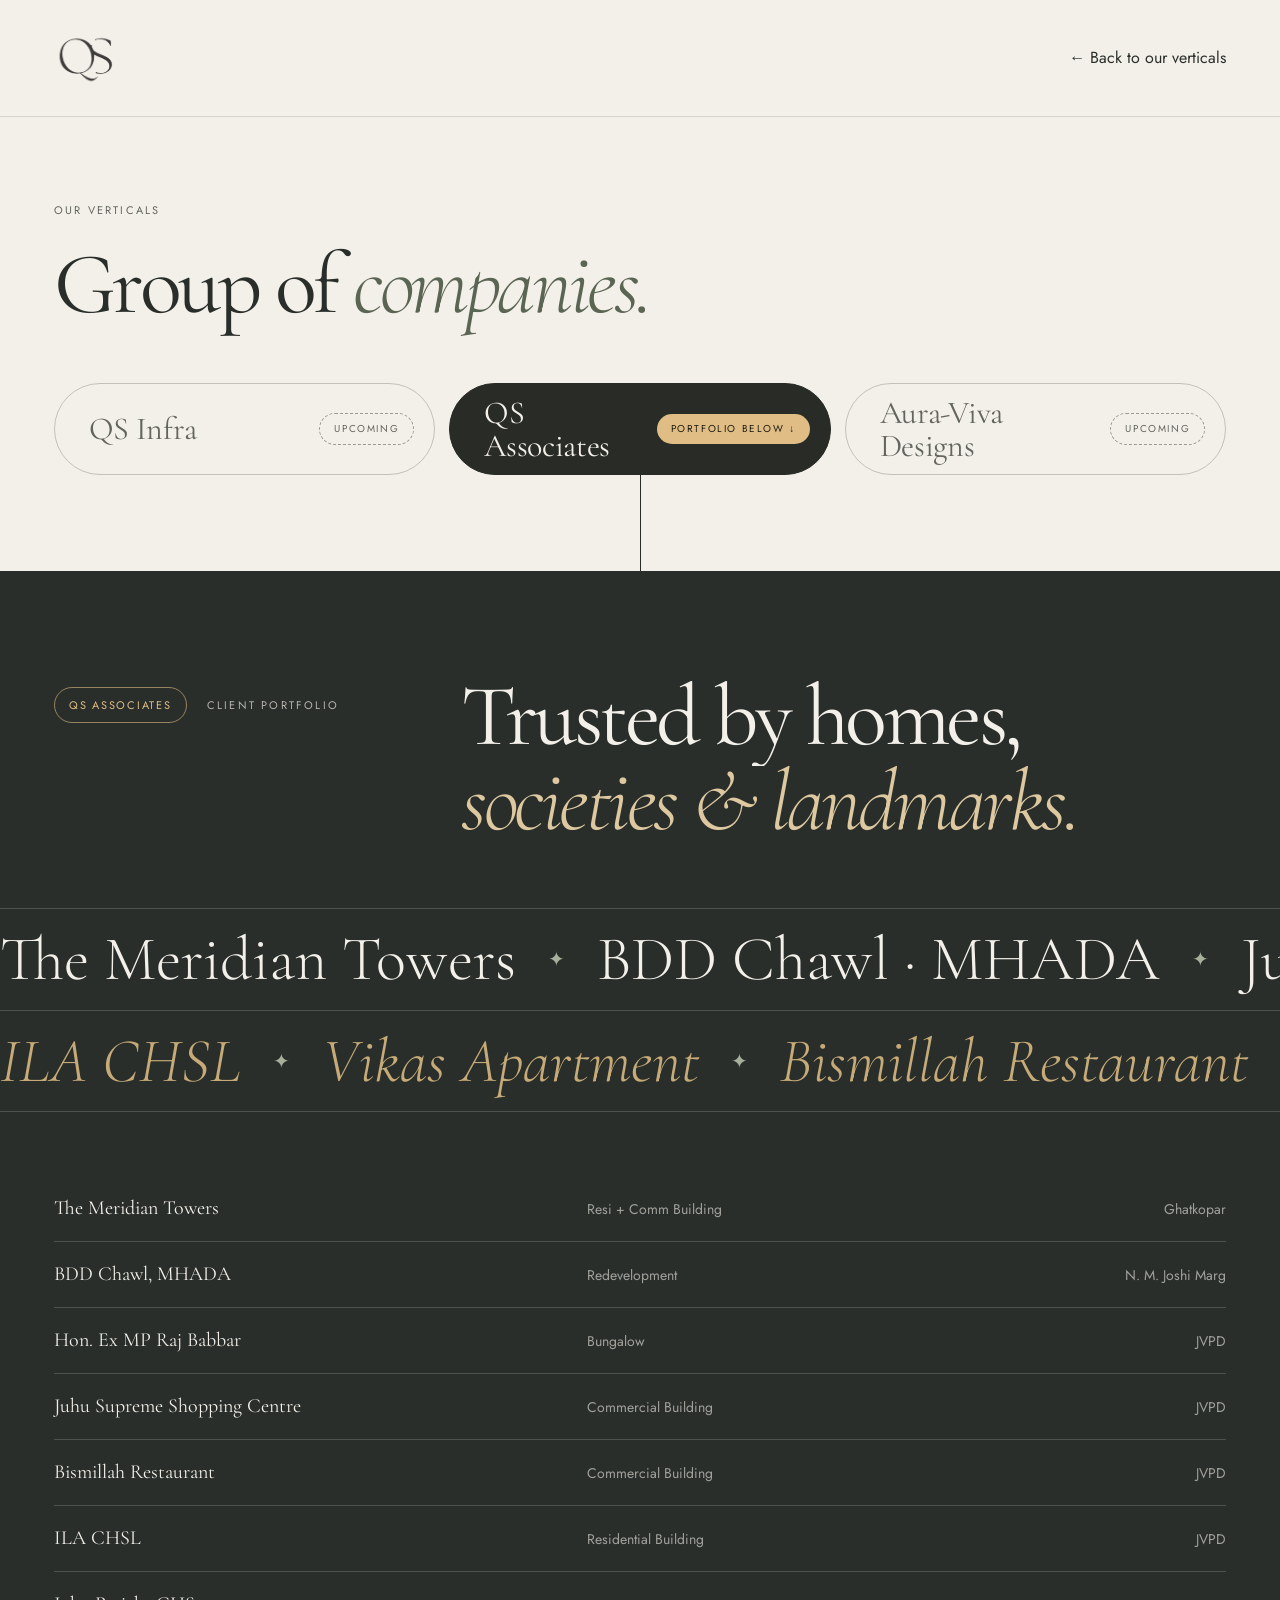
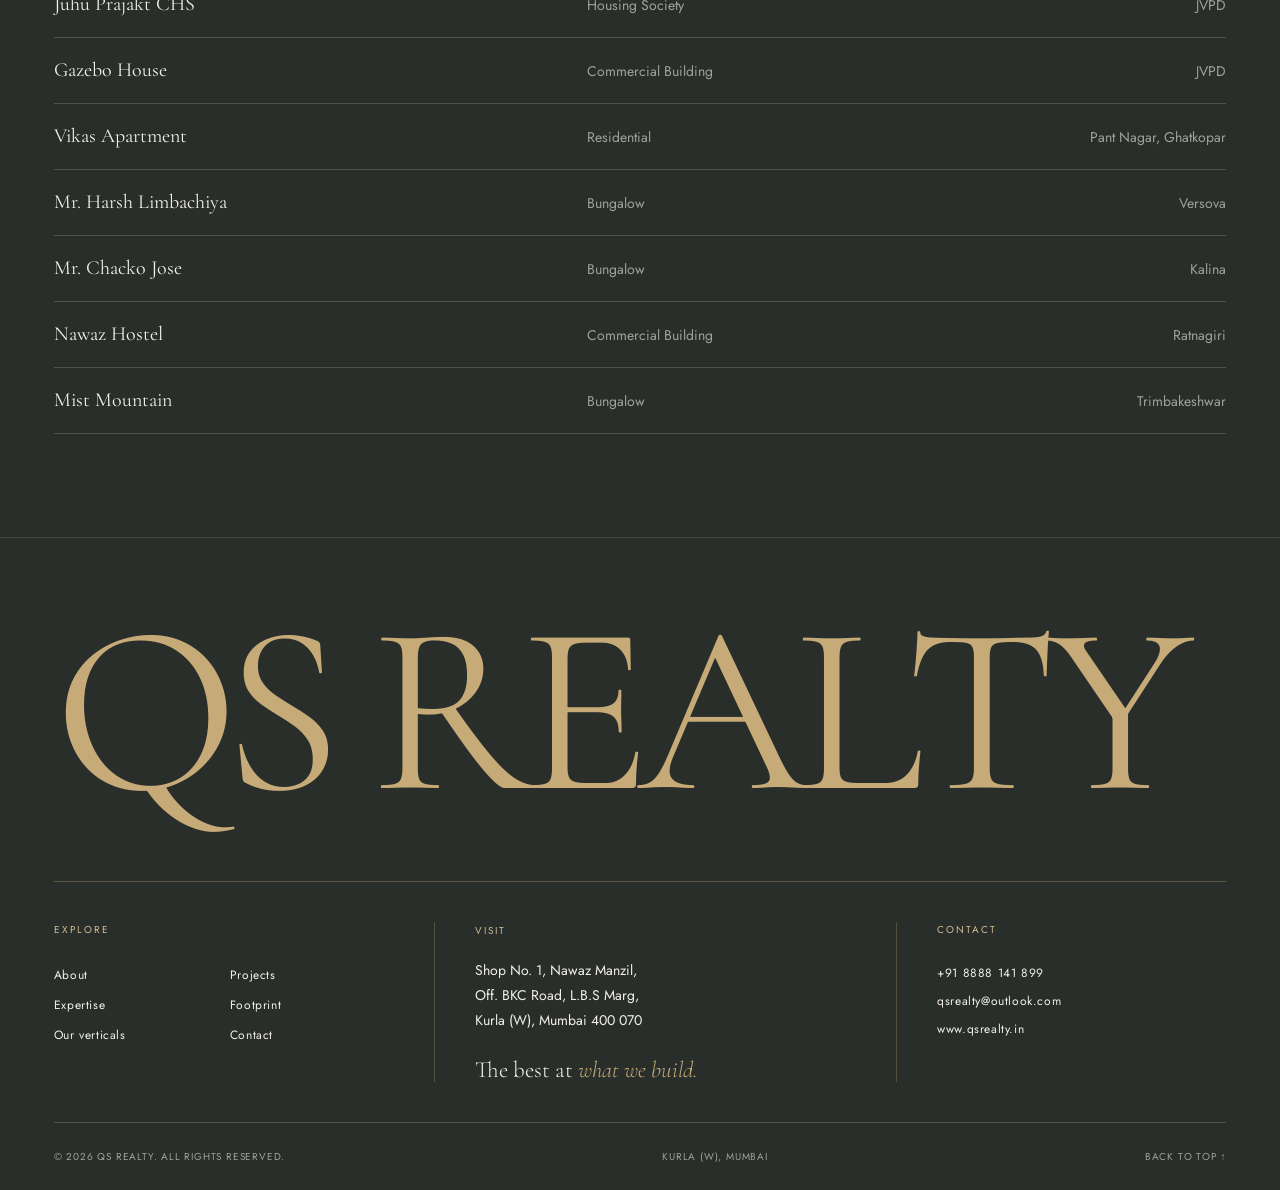
==== commit 5ebfafc4: "Reorder the navigation and lead the home page with About The navigation is now About, Projects, Expe" ====
--- a/group.html
+++ b/group.html
@@ -10,8 +10,8 @@
   <link rel="preconnect" href="https://fonts.googleapis.com" />
   <link rel="preconnect" href="https://fonts.gstatic.com" crossorigin />
   <link href="https://fonts.googleapis.com/css2?family=Cinzel:wght@400;500&family=Cormorant+Garamond:ital,wght@0,300;0,400;0,500;1,300;1,400&family=Jost:wght@300;400;500&display=swap" rel="stylesheet" />
-  <link rel="stylesheet" href="css/style.css?v=20261118-2" />
-  <link rel="stylesheet" href="css/premium.css?v=20261118-2" />
+  <link rel="stylesheet" href="css/style.css?v=20261118-3" />
+  <link rel="stylesheet" href="css/premium.css?v=20261118-4" />
 </head>
 <body class="premium-home page-group" id="top">
   <header class="group-header container">
@@ -80,11 +80,10 @@
         <div class="footer__visit"><p class="eyebrow">Visit</p><p>Shop No. 1, Nawaz Manzil,<br>Off. BKC Road, L.B.S Marg,<br>Kurla (W), Mumbai 400 070</p><p class="footer__tag">The best at <em>what we build.</em></p></div>
         <nav class="footer__nav" aria-label="Footer"><p class="eyebrow">Explore</p>
           <a href="index.html#about" class="link-u">About</a>
+          <a href="index.html#projects" class="link-u">Projects</a>
           <a href="index.html#services" class="link-u">Expertise</a>
-          <a href="index.html#projects" class="link-u">Projects</a>
           <a href="index.html#footprint" class="link-u">Footprint</a>
           <a href="index.html#verticals" class="link-u">Our verticals</a>
-          <a href="index.html#team" class="link-u">Team</a>
           <a href="index.html#contact" class="link-u">Contact</a>
         </nav>
         <div class="footer__contact"><p class="eyebrow">Contact</p>
--- a/css/style.css
+++ b/css/style.css
@@ -610,11 +610,7 @@
 .contact__title { font-family: var(--f-display); font-weight: 300; font-size: clamp(3rem, 1.2rem + 4.6vw, 6.5rem); line-height: 0.92; letter-spacing: -0.03em; }
 .contact__title em { color: var(--sage-deep); }
 .contact__title .line:nth-child(2) { padding-left: 0.8em; }
-.contact__details { display: grid; gap: var(--s-3); padding-top: var(--s-3); border-top: 1px solid var(--line); font-size: var(--fs-sm); line-height: 1.6; }
 .contact__visual .eyebrow { color: var(--graphite); }
-.contact__details .eyebrow { margin-bottom: 0.35rem; }
-.contact__directions { display: inline-block; margin-top: 0.4rem; color: var(--sage-deep); }
-@media (min-width: 640px) { .contact__details { grid-template-columns: 1.6fr 1fr 1fr; } }
 
 /* ---------- right: tabbed form panel ---------- */
 .contact__panel { display: flex; align-items: center; padding: var(--s-8) var(--gutter); }
@@ -787,7 +783,7 @@
 }
 @media (max-width: 799px) {
   /* comfortable tap targets for the text links people use most on phones */
-  .footer__nav a, .footer__contact a, .contact__details a { padding: 0.55rem 0; }
+  .footer__nav a, .footer__contact a { padding: 0.55rem 0; }
   .btn-arrow { min-height: 44px; }
   .consent { padding: 0.35rem 0; }
 }
--- a/css/premium.css
+++ b/css/premium.css
@@ -49,7 +49,6 @@
 .premium-home .hero__lead{font-size:15px;max-width:350px;line-height:1.65;grid-column:1;grid-row:1}
 .premium-home .scroll-cue{grid-column:2;grid-row:1;justify-self:center;font-size:10px;letter-spacing:.16em}
 .premium-home .hero__video-toggle{position:static;grid-column:3;grid-row:1;justify-self:end;border:1px solid #f3f0e97a;border-radius:50px;padding:12px 18px;font-size:11px;min-height:44px;background:transparent}
-.premium-home .intro{padding:0;background:var(--paper)}
 .collage{position:relative;height:100svh;min-height:720px;overflow:hidden;isolation:isolate}
 .collage__heading{position:absolute;top:9%;left:0;width:100%;text-align:center;z-index:2}
 .collage__heading .eyebrow{justify-content:center}
@@ -67,16 +66,11 @@
 .collage__statement p{font:400 clamp(45px,5.8vw,100px)/1.12 var(--f-display);letter-spacing:-.035em}
 .collage__statement em{color:var(--sage-deep)}
 .inline-image{display:inline-block;width:1.65em;height:.72em;vertical-align:baseline}
-.about-copy{display:grid;grid-template-columns:1fr 1.35fr;gap:10vw;padding-top:70px;padding-bottom:110px}
-.about-copy>div{max-width:650px}
-.about-copy>div>p:first-child{font:400 clamp(27px,2.5vw,42px)/1.3 var(--f-display)}
-.about-copy>div>p+p{margin-top:22px;color:var(--graphite);max-width:540px}
-.about-copy .btn-arrow{margin-top:25px}
 .premium-home .projects{padding-top:0;background:var(--paper)}
 .project-marquee{overflow:hidden;padding:25px 0 65px}
 .project-marquee>div{width:max-content;font:400 clamp(64px,10vw,180px)/1.15 var(--f-display);letter-spacing:-.045em;white-space:nowrap;transform:translateX(-8%)}
 .project-marquee em{color:var(--sage);margin-right:.6em}
-.projects-heading{display:grid;grid-template-columns:1fr 1.15fr 1fr;gap:30px;align-items:start;margin-bottom:65px}
+.projects-heading{display:grid;grid-template-columns:1fr minmax(0,300px);gap:30px;align-items:start;margin-bottom:65px}
 .projects-heading>p:last-child{align-self:end;font-size:14px;color:var(--graphite);max-width:300px}
 .projects-heading h2{font-size:clamp(50px,5.2vw,90px)}
 .project-stage{position:relative;padding-bottom:30px}
@@ -155,18 +149,16 @@
 .premium-home .counsel__list dd{font-size:12px}
 .premium-home .services{background:#ebe7df;padding:var(--section-y) 0}
 .premium-home .services>.container{display:block}
-.premium-home .ethos{background:var(--paper);color:var(--ink)}
+/* Ethos: an open page with no picture. Two soft tints sit inside the section and fade out before its edges. */
+.premium-home .ethos{background:radial-gradient(60% 70% at 100% 45%,#c6aa7733,transparent 70%),radial-gradient(50% 60% at 0 60%,#747b671c,transparent 70%),var(--paper);color:var(--ink)}
 .premium-home .ethos>.container{display:grid;grid-template-columns:minmax(0,1fr) minmax(0,1fr);gap:40px 8vw}
 .ethos-heading{grid-column:1}
-.ethos-heading .eyebrow{margin-bottom:25px}
 .premium-home .ethos__vision{grid-column:1;grid-row:2;display:block;border:0;padding:0}
 .premium-home .ethos .eyebrow{color:var(--graphite)}
 .premium-home .ethos__statement{font-size:24px;margin:15px 0 30px}
 .premium-home .ethos__statement em{color:var(--sage-deep)}
 .premium-home .ethos__mission-text{color:var(--graphite);font-size:14px;margin-top:15px}
 .premium-home .ethos__mission{padding-left:0;border:0}
-.ethos-photo{grid-column:2;grid-row:1/3;overflow:hidden;border-radius:5px;margin:0}
-.ethos-photo img{width:100%;height:100%;object-fit:cover;min-height:640px}
 .premium-home .ethos__grid{grid-column:1/-1;padding-top:30px}
 .premium-home .ethos__values-head{display:none}
 .premium-home .ethos__values{display:grid;grid-template-columns:repeat(3,1fr);gap:25px 45px}
@@ -199,8 +191,6 @@
 .premium-home .contact__visual-inner{padding:0;justify-content:flex-start;gap:35px}
 .premium-home .contact__title{font-size:clamp(60px,6vw,110px);font-weight:400}
 .premium-home .contact__title .line:nth-child(2){padding-left:0}
-.premium-home .contact__details{grid-template-columns:1fr 1fr;gap:25px}
-.premium-home .contact__details li:first-child{grid-column:1/-1}
 .premium-home .contact__panel{padding:0}
 .contact__map{display:block;width:100%;height:300px;border:0;border-radius:4px;margin-top:15px;background:var(--paper)}
 .premium-home .contact__visual-inner,.premium-home .contact__panel-inner{zoom:1}
@@ -233,10 +223,10 @@
 @media(max-width:1100px){
 .premium-home .numbers__grid{grid-template-columns:repeat(2,minmax(0,1fr))}
 .premium-home .header__nav{display:none}.premium-home .menu-toggle{display:grid}
-.projects-heading{grid-template-columns:1fr 1.5fr}.projects-heading>p:last-child{grid-column:2}
+.projects-heading>p:last-child{grid-column:2}
 .venture__copy{padding:30px}.venture h3{font-size:50px}
 .premium-home .team__grid{gap:35px}
-.premium-home .contact{gap:45px}.premium-home .contact__details{grid-template-columns:1fr}
+.premium-home .contact{gap:45px}
 }
 @media(max-width:767px){
 .premium-home{--section-y:80px;--gutter:22px}
@@ -262,9 +252,6 @@
 .collage__satellite--three{display:none}
 .collage__caption{bottom:100px;font-size:10px}
 .collage__statement{display:none}
-.about-copy{grid-template-columns:1fr;gap:25px;padding-top:0;padding-bottom:65px}
-.about-copy>div>p:first-child{font-size:30px}
-.about-copy>div>p+p{font-size:14px}
 .project-marquee{padding:10px 0 40px}
 .projects-heading{grid-template-columns:1fr;gap:22px;margin-bottom:35px}
 .projects-heading>p:last-child{grid-column:1;max-width:340px}
@@ -291,8 +278,7 @@
 .premium-home .team__crew{grid-template-columns:1fr 1fr;gap:15px}
 .premium-home .counsel__list{display:block}
 .premium-home .ethos>.container{grid-template-columns:minmax(0,1fr);gap:30px}
-.ethos-heading,.premium-home .ethos__vision,.ethos-photo,.premium-home .ethos__grid{grid-column:1;grid-row:auto}
-.ethos-photo{height:400px}.ethos-photo img{min-height:0}
+.ethos-heading,.premium-home .ethos__vision,.premium-home .ethos__grid{grid-column:1;grid-row:auto}
 .premium-home .ethos__values{grid-template-columns:minmax(0,1fr) minmax(0,1fr);gap:15px 25px}
 .premium-home .ethos__value-title{font-size:clamp(20px,6vw,25px)}
 .premium-home .footprint__grid{grid-template-columns:1fr;gap:35px}
@@ -334,10 +320,8 @@
 .collage__caption span{color:var(--ink)}
 .collage__statement p{font-family:var(--f-body);font-weight:300;font-size:clamp(42px,5vw,90px);line-height:1.2}
 .collage__statement em{font-family:var(--f-display);font-size:1.12em}
-.about-copy{padding-top:80px;padding-bottom:120px;border-bottom:1px solid var(--line);margin-bottom:70px}
-.about-copy>div>p:first-child{font-size:clamp(30px,3.2vw,52px);line-height:1.15}
 .project-marquee{padding-bottom:70px}
-.projects-heading{grid-template-columns:.75fr 1.35fr .8fr;gap:40px}
+.projects-heading{gap:40px}
 .projects-heading h2{font-size:clamp(60px,6vw,105px)}
 .venture{gap:12px;grid-template-columns:1fr 1fr}
 .venture__copy,.venture__image{border-radius:var(--photo-radius)}
@@ -365,7 +349,6 @@
 .premium-home .numbers::after{content:"";position:absolute;right:0;inset-block:0;width:20%;z-index:-1;background:linear-gradient(90deg,var(--charcoal),#292e2b30),url('../assets/img/editorial/travertine-entrance.webp') left center/cover;opacity:.6}
 .premium-home .numbers>.container{padding-right:12%}
 .premium-home .numbers .section-head{grid-template-columns:1.5fr .65fr;gap:28px 60px;margin-bottom:60px;align-items:end}
-.premium-home .numbers .section-head .eyebrow{grid-column:1/-1;color:#d1bc97}
 .premium-home .numbers .h2{font-size:clamp(60px,6.4vw,110px);line-height:.96}
 .numbers__note{font-size:16px;line-height:1.6;color:#d7d5cd;padding-bottom:8px}
 .premium-home .numbers__grid{grid-template-columns:repeat(6,minmax(0,1fr));gap:0;border-top:0}
@@ -404,21 +387,18 @@
 .premium-home .crew h3{font-size:clamp(25px,2.6vw,42px);line-height:1.1;letter-spacing:-.02em}
 .premium-home .crew p{font-size:11px;letter-spacing:.15em}
 .premium-home .services{background:#ede8df}
-.premium-home .ethos>.container{grid-template-columns:1.04fr .96fr;gap:30px 6vw;align-items:start}
+.premium-home .ethos>.container{grid-template-columns:1fr 1fr;gap:40px 7vw;align-items:end}
 .ethos-heading .h2{font-size:clamp(70px,7vw,120px)}
-.premium-home .ethos__vision{display:grid;grid-template-columns:1fr 1fr;gap:30px;padding-top:25px;border-top:1px solid var(--line)}
+.premium-home .ethos__vision{grid-column:2;grid-row:1;display:grid;grid-template-columns:1fr 1fr;gap:30px;padding-top:25px;border-top:1px solid var(--line)}
 .premium-home .ethos__vision-main,.premium-home .ethos__mission{gap:12px}
 .premium-home .ethos__statement,.premium-home .ethos__mission-text{font-family:var(--f-body);font-size:14px;font-weight:400;line-height:1.7;color:var(--graphite);margin:0}
 .premium-home .ethos__statement em{font-family:inherit;font-style:normal;color:inherit}
-.ethos-photo{grid-row:1/4;height:100%;border-radius:var(--photo-radius);min-height:760px}
-.ethos-photo img{min-height:0;height:100%;position:absolute;inset:0}
-.ethos-photo{position:relative;align-self:stretch}
-.premium-home .ethos__grid{grid-column:1;grid-row:3;padding:0}
-.premium-home .ethos__values{grid-template-columns:1fr 1fr;gap:0 30px;counter-reset:value}
-.premium-home .ethos__value{padding:20px 0 18px;counter-increment:value}
-.premium-home .ethos__value-title{font-size:28px;display:flex;gap:12px;align-items:baseline;margin:0}
+.premium-home .ethos__grid{grid-column:1/-1;grid-row:2;padding:26px 0 0}
+.premium-home .ethos__values{grid-template-columns:repeat(3,1fr);gap:0 46px;counter-reset:value}
+.premium-home .ethos__value{padding:26px 0 30px;counter-increment:value}
+.premium-home .ethos__value-title{font-size:34px;display:flex;gap:12px;align-items:baseline;margin:0}
 .premium-home .ethos__value-title::before{content:counter(value,decimal-leading-zero);font:400 10px var(--f-body);color:#846c46}
-.premium-home .ethos__value-desc{font-size:12px;line-height:1.6}
+.premium-home .ethos__value-desc{font-size:13.5px;line-height:1.6;max-width:34ch}
 .premium-home .footprint{background:var(--paper);border-top:1px solid var(--line)}
 .premium-home .footprint__grid{grid-template-columns:1fr 1.15fr;gap:5vw}
 .premium-home .footprint__copy{gap:22px}
@@ -431,7 +411,6 @@
 .premium-home .footprint__areas li small{font:400 10px var(--f-body);color:inherit}
 .premium-home .verticals{background:#606750;color:var(--paper)}
 .premium-home .verticals__intro{grid-template-columns:1fr auto;gap:25px;align-items:end}
-.premium-home .verticals__intro>.eyebrow{grid-column:1/-1;color:#e8dfce}
 .premium-home .verticals__intro h2{font-size:clamp(65px,6.8vw,120px);line-height:.96}
 .premium-home .verticals__intro h2 em{color:inherit;font-style:normal}
 .premium-home .verticals__all{color:#efe0c4;align-self:end;font-size:13px;margin-bottom:8px;white-space:nowrap}
@@ -449,7 +428,6 @@
 .premium-home .contact__visual-inner{gap:28px}
 .premium-home .contact__title{font-size:clamp(70px,7vw,120px);line-height:.94}
 .premium-home .contact__headline{gap:30px}
-.premium-home .contact__details{font-size:13px;gap:22px}
 .contact__map{border-radius:30px;height:300px;margin-top:0}
 .premium-home .ctabs{border:0;border-bottom:1px solid var(--line);border-radius:0;padding:0}
 .premium-home .ctabs__pill{top:auto;bottom:-1px;left:0;width:calc(100% / 3);height:2px;border-radius:0;background:#927347}
@@ -474,7 +452,7 @@
 @media(min-width:768px) and (max-width:1100px){
  .premium-home .team__grid{gap:30px;grid-template-columns:.8fr 1.3fr}.premium-home .team__title{font-size:60px}
  .premium-home .team__leaders{gap:14px}.premium-home .counsel__list{grid-template-columns:1fr}
- .premium-home .ethos>.container{gap:30px}.premium-home .ethos__vision{grid-template-columns:1fr;gap:20px}.ethos-photo{min-height:900px}
+ .premium-home .ethos>.container{gap:30px 5vw}.premium-home .ethos__vision{grid-template-columns:1fr;gap:20px}.premium-home .ethos__values{gap:0 28px}.premium-home .ethos__value-title{font-size:27px}
  .premium-home .verticals__intro{grid-template-columns:1fr}.premium-home .verticals__all{grid-column:1}
  .premium-home .vertical-card__wordmark{padding:20px 15px}.premium-home .vertical-card__link{padding-right:12px}
  .premium-home .footer__top{gap:25px}.premium-home .footer__visit,.premium-home .footer__contact{padding-left:25px}
@@ -487,7 +465,6 @@
  .collage{height:730px}.collage__heading{top:70px;left:22px}.collage__heading h2{font-size:55px;margin-top:20px}
  .collage__main{top:260px;left:12%;width:73%;height:305px}.collage__satellite--one{top:330px;left:-5%;width:30%;height:165px}
  .collage__satellite--two{top:200px;right:-7%;width:36%;height:240px}.collage__caption{bottom:45px;font-size:15px;line-height:1.6;padding-top:20px}.collage__caption span{display:block}
- .about-copy{padding-top:10px;padding-bottom:65px;margin-bottom:45px}.about-copy>div>p:first-child{font-size:32px}
  .project-marquee{padding-bottom:40px}.projects-heading{grid-template-columns:1fr;gap:22px}.projects-heading h2{font-size:56px}
  .venture,.venture--reverse{grid-template-columns:1fr;gap:10px}.venture__copy,.venture--reverse .venture__copy{min-height:390px;padding:28px}
  .venture h3,.venture:first-child h3{font-size:clamp(42px,10vw,60px);margin:18px 0}.venture__summary{font-size:14px}
@@ -502,14 +479,14 @@
  .premium-home .team__leaders{gap:14px}.premium-home .leader__portrait{border-radius:20px;aspect-ratio:4/5}.premium-home .leader__caption h3{font-size:27px}
  .premium-home .leader__caption p{font-size:9px;letter-spacing:.1em}.premium-home .counsel__list{grid-template-columns:1fr;gap:0}
  .premium-home .team__crew{gap:25px 20px;grid-template-columns:1fr 1fr;padding-top:28px}.premium-home .crew,.premium-home .crew:first-child{padding:0;border:0}.premium-home .crew h3{font-size:29px}.premium-home .crew p{font-size:9px}
- .premium-home .ethos>.container{grid-template-columns:minmax(0,1fr);gap:28px}.ethos-heading .h2{font-size:72px}.premium-home .ethos__vision{grid-template-columns:minmax(0,1fr) minmax(0,1fr);gap:20px}
+ .premium-home .ethos>.container{grid-template-columns:minmax(0,1fr);gap:28px}.ethos-heading .h2{font-size:72px}.premium-home .ethos{background:radial-gradient(130% 50% at 100% 42%,#c6aa772e,transparent 70%),var(--paper)}.premium-home .ethos__vision{grid-column:1;grid-row:auto;grid-template-columns:minmax(0,1fr) minmax(0,1fr);gap:20px}
  .premium-home .ethos__statement,.premium-home .ethos__mission-text{font-size:13px}.premium-home .ethos__grid{grid-column:1;grid-row:3}
- .ethos-photo{grid-column:1;grid-row:4;height:480px;min-height:0}.premium-home .ethos__values{grid-template-columns:minmax(0,1fr) minmax(0,1fr);gap:0 22px}.premium-home .ethos__value-title{font-size:clamp(19px,6vw,24px);gap:7px;flex-wrap:wrap}
+ .premium-home .ethos__values{grid-template-columns:minmax(0,1fr) minmax(0,1fr);gap:0 22px}.premium-home .ethos__value{padding:20px 0 18px}.premium-home .ethos__value-desc{font-size:12px}.premium-home .ethos__value-title{font-size:clamp(19px,6vw,24px);gap:7px;flex-wrap:wrap}
  .premium-home .footprint__grid{grid-template-columns:1fr;gap:35px}.premium-home .footprint__copy .h2{font-size:54px}.premium-home .footprint__areas button{font-size:29px}
  .premium-home .verticals__intro{grid-template-columns:1fr;gap:25px}.premium-home .verticals__intro h2{font-size:54px}.premium-home .verticals__all{grid-column:1}
  .premium-home .verticals__cards{grid-template-columns:1fr;gap:25px}.premium-home .vertical-card__wordmark{padding:23px}.premium-home .vertical-card__qs,.premium-home .vertical-card__name,.premium-home .vertical-card__aura{font-size:32px}
  .verticals__note{font-size:14px;line-height:1.6}.premium-home .contact{grid-template-columns:1fr;gap:50px}.premium-home .contact__visual{padding:0}.premium-home .contact__panel{padding:35px 0 0;border:0;border-top:1px solid var(--line)}
- .premium-home .contact__title{font-size:72px}.premium-home .contact__details{grid-template-columns:1fr 1fr;font-size:12px}.contact__map{height:280px;border-radius:24px}
+ .premium-home .contact__title{font-size:72px}.contact__map{height:280px;border-radius:24px}
  .premium-home .ctabs__tab{font-size:10px;letter-spacing:.04em}.premium-home .cform__heading{font-size:32px}.premium-home .cform__submit{width:100%;justify-content:space-between}
  .premium-home .footer__word{font-size:19vw;padding:20px 0 30px}.premium-home .footer__top{grid-template-columns:1fr 1fr;gap:35px 20px}
  .premium-home .footer__nav{grid-column:1/-1;grid-row:1;grid-template-columns:repeat(3,1fr)}.footer__visit{grid-column:1;grid-row:2;font-size:12px}
@@ -545,9 +522,7 @@
  .premium-home .contact{gap:28px}
  .premium-home .contact__panel{padding-top:24px}
  .premium-home .contact__title{font-size:clamp(56px,15vw,72px)}
- .premium-home .contact__details{font-size:14px;grid-template-columns:1fr;gap:18px}
  .contact__office{display:grid;gap:24px;min-width:0}
- .contact__office .eyebrow{color:var(--graphite)}
  .contact__map{height:240px}
  .premium-home .ctabs__tab{font-size:12px;letter-spacing:0;padding-inline:8px}
  .premium-home .footer__bottom{font-size:12px}
@@ -557,12 +532,7 @@
  .premium-home .menu__list a{font-size:32px}
 }
 
-/* The phone brand dissolve runs without waiting for the JavaScript bundle or video. */
-@keyframes mobile-brand-entry{from{opacity:1;visibility:visible}to{opacity:0;visibility:hidden}}
-@media(max-width:999px),(pointer:coarse){
- .premium-home .preloader{pointer-events:none;animation:mobile-brand-entry .65s ease-out forwards}
- .premium-home .preloader__count,.premium-home .preloader__rule{display:none}
-}
+/* Phones and tablets play the same loader as desktop (see playEntry in js/premium.js). */
 @media(max-width:767px){.premium-home .field--date input{color-scheme:light}}
 
 /* A shorter touch-driven version of the desktop image-to-type sequence. */
@@ -586,10 +556,6 @@
 }
 
 /* About statement (replaces image collage) */
-.about-statement{display:grid;place-items:center;text-align:center;min-height:min(78vh,820px);padding-top:clamp(70px,9vw,150px);padding-bottom:clamp(50px,7vw,110px)}
-.about-statement h2{font:300 clamp(34px,5vw,90px)/1.2 var(--f-body);letter-spacing:-.035em;color:var(--ink)}
-.about-statement em{font-family:var(--f-display);font-size:1.12em;color:var(--sage-deep)}
-@media (max-width:760px){.about-statement{min-height:0;padding-top:64px;padding-bottom:56px}.about-statement h2{font-size:clamp(30px,8.4vw,46px);line-height:1.22}}
 
 /* Projects: details always left, image always right. In the pinned version every card
    sits in the left slot and the script offsets the images to the right. */
@@ -613,7 +579,7 @@
 @media(min-width:1101px){.premium-home .header.is-top .brand__monogram{width:84px}.premium-home .header.is-top .brand__realty{font-size:35px}.premium-home .header.is-top .brand__box{gap:16px}}
 @media(min-width:1400px){.premium-home .header.is-top .brand__monogram{width:110px}.premium-home .header.is-top .brand__realty{font-size:46px}.premium-home .header.is-top .brand__box{gap:20px}}
 /* The section after the hero rises over it as a rounded sheet */
-.premium-home .intro{position:relative;z-index:2;margin-top:-34px;border-radius:34px 34px 0 0}
+.premium-home .team{position:relative;z-index:2;margin-top:-34px;border-radius:34px 34px 0 0;background:var(--paper)}
 .premium-home .hero__video{will-change:transform}
 /* Contact form: callback select, styled like the other fields */
 .field--select select{width:100%;appearance:none;-webkit-appearance:none;background:transparent url("data:image/svg+xml,%3Csvg xmlns='http://www.w3.org/2000/svg' viewBox='0 0 24 24' fill='none' stroke='%2362655e' stroke-width='1.6'%3E%3Cpath d='M6 9l6 6 6-6'/%3E%3C/svg%3E") no-repeat right 2px bottom .7rem/18px;border:0;border-bottom:1px solid #292e2b45;border-radius:0;color:var(--ink);font:inherit;font-size:var(--fs-md);padding:1.4rem 28px .6rem 0;min-height:3.05rem;outline:none;cursor:pointer;transition:border-color .4s}
@@ -697,7 +663,7 @@
 .fmap__credit{position:absolute;right:22px;bottom:13px;z-index:5;font:400 9px/1.2 var(--f-body);letter-spacing:.03em;color:var(--fmap-credit);transition:color .5s}
 .fmap__credit a{color:inherit}
 .fmap__credit a:hover{text-decoration:underline}
-@media(min-width:1000px){.premium-home .footprint__map{border-radius:80px 24px 80px 24px}.fmap__credit{right:30px;bottom:16px}}
+@media(min-width:1000px){.premium-home .footprint__map,.premium-home .contact__map.fmap{border-radius:80px 24px 80px 24px}.fmap__credit{right:30px;bottom:16px}}
 @media(max-width:767px){
  .premium-home .footprint__map{border-radius:22px}
  .fmap-pin__name{opacity:0;pointer-events:none;font-size:12px;padding:6px 10px}
@@ -752,3 +718,49 @@
  .group-status span{font-size:13px;padding:12px 16px;text-align:left}
 }
 .page-group .footer{border-top:1px solid #ffffff1f}
+/* Contact: wherever the heading and form sit side by side, the office map fills the left column
+   from under the heading to the bottom of the form. On phones it follows the form at a fixed height. */
+@media(min-width:768px){
+ .premium-home .contact__visual{display:flex}
+ .premium-home .contact__visual-inner{flex:1;min-width:0;height:auto}
+ .premium-home .contact__map{flex:1;height:auto;min-height:360px}
+}
+/* About copy, set under the team introduction */
+.team__about{display:grid;gap:14px;max-width:26rem;padding-top:clamp(22px,2vw,30px);border-top:1px solid var(--line)}
+.team__about p{font-size:15px;line-height:1.7;color:var(--graphite)}
+.team__about .team__about-lead{font:400 clamp(19px,1.45vw,25px)/1.36 var(--f-display);color:var(--ink)}
+/* Contact: the office map is drawn in the footprint map style, with the office pinned at its centre.
+   The picture is cropped to fill whatever space the column gives it, so the pin stays on the office. */
+.contact__map.fmap{position:relative;overflow:hidden;background:#272a23;box-shadow:0 34px 70px -42px #1f241c99;isolation:isolate}
+.contact__map .fmap__stage{position:absolute;inset:0;aspect-ratio:auto}
+.contact__map .fmap-pin{cursor:default}
+.fmap__directions{position:absolute;left:22px;bottom:18px;z-index:5;display:inline-flex;align-items:center;gap:10px;height:42px;padding:0 18px;border-radius:40px;background:#f4efe3;color:#23261f;font:400 12.5px/1 var(--f-body);letter-spacing:.04em;white-space:nowrap;box-shadow:0 8px 20px -10px #000a;transition:background .3s,color .3s}
+.fmap__directions span[aria-hidden]{color:#8a5f17;font-size:15px;transition:transform .4s var(--ease-out),color .3s}
+.fmap__directions:hover{background:#e3bf7c;color:#1f1b10}
+.fmap__directions:hover span[aria-hidden]{transform:translate(2px,-2px);color:#1f1b10}
+.fmap__directions:focus-visible{outline:2px solid #e3bf7c;outline-offset:3px}
+.fmap[data-map-mode=day] .fmap__directions{background:#292b26;color:#f3f0e9}
+.fmap[data-map-mode=day] .fmap__directions span[aria-hidden]{color:#dfbd85}
+.fmap[data-map-mode=day] .fmap__directions:hover{background:#3b3e36}
+@media(max-width:767px){
+ .contact__map.fmap{height:320px}
+ .contact__map .fmap-pin__name{opacity:1}
+ .fmap__directions{left:12px;top:12px;bottom:auto;height:44px;padding:0 16px}
+}
+/* Projects on phones: the pinned conveyor is stacked. The image slot sits above the details slot,
+   and the script moves the cards between the two (see projectMotion in js/premium.js). */
+@media(max-width:767px){
+ .project-stage.is-stacked .project-deck{height:calc(100svh - 96px);min-height:440px;border-radius:18px}
+ .project-stage.is-stacked .project-portal__slide{inset:0 0 auto 0;width:auto;height:calc(44% - 5px);border-radius:18px;will-change:transform,height}
+ .project-stage.is-stacked .venture .venture__copy{left:0;right:0;width:auto;top:calc(44% + 5px);bottom:0;min-height:0;border-radius:18px;padding:20px 22px;gap:12px}
+ .project-stage.is-stacked .venture h3,.project-stage.is-stacked .venture:first-child h3{font-size:clamp(30px,8.8vw,40px);margin:8px 0}
+ .project-stage.is-stacked .venture__bottom{display:grid;grid-template-columns:auto 1fr;align-items:center;gap:12px 10px}
+ .project-stage.is-stacked .venture__details{display:contents}
+ .project-stage.is-stacked .venture__details .venture__summary{grid-column:1/-1;grid-row:1;max-width:none;font-size:13.5px;line-height:1.55;display:-webkit-box;-webkit-box-orient:vertical;-webkit-line-clamp:3;overflow:hidden}
+ .project-stage.is-stacked .project-dots{grid-row:2;grid-column:1;gap:5px;align-self:center}
+ .project-stage.is-stacked .project-dots button{width:40px;height:40px}
+ .project-stage.is-stacked .venture__bottom .btn-arrow{grid-row:2;grid-column:2;justify-self:end;gap:10px;padding:0;letter-spacing:.02em}
+}
+@media(max-width:767px) and (max-height:640px){
+ .project-stage.is-stacked .venture__details .venture__summary{-webkit-line-clamp:2}
+}
